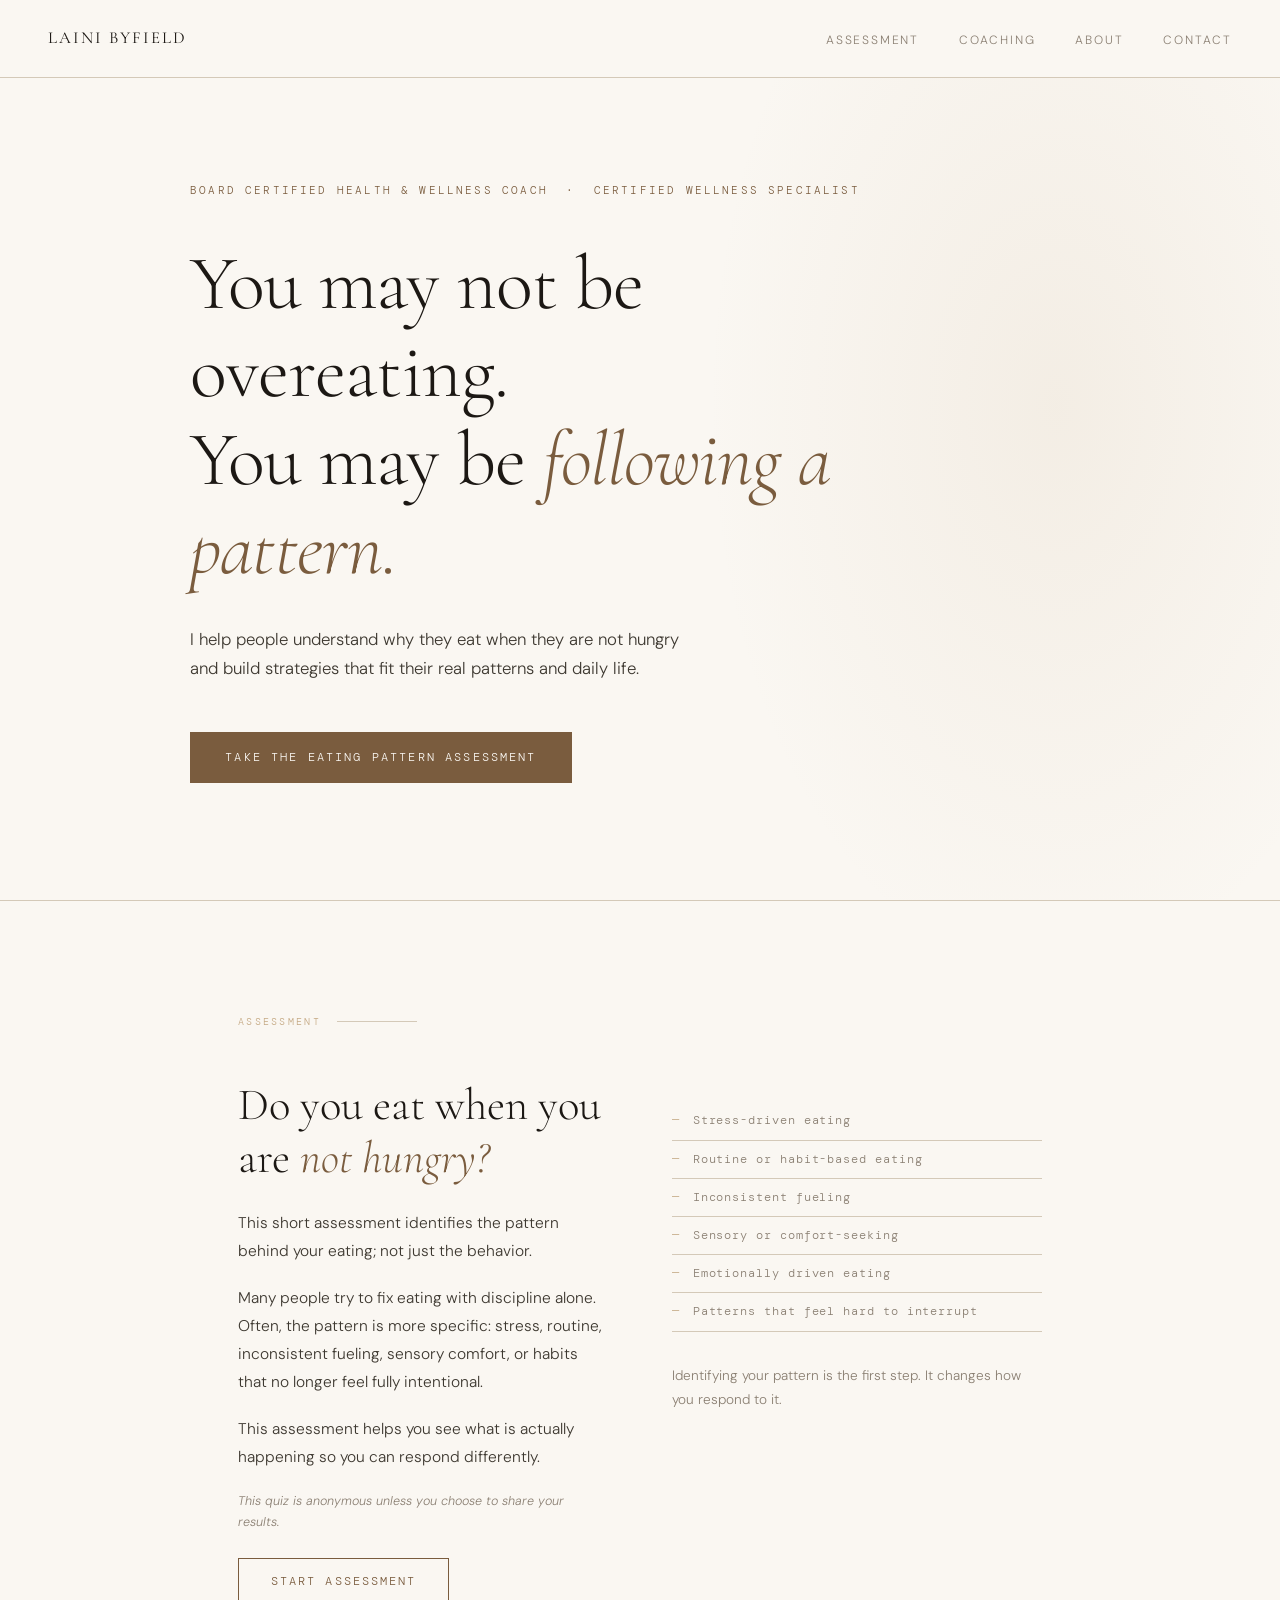
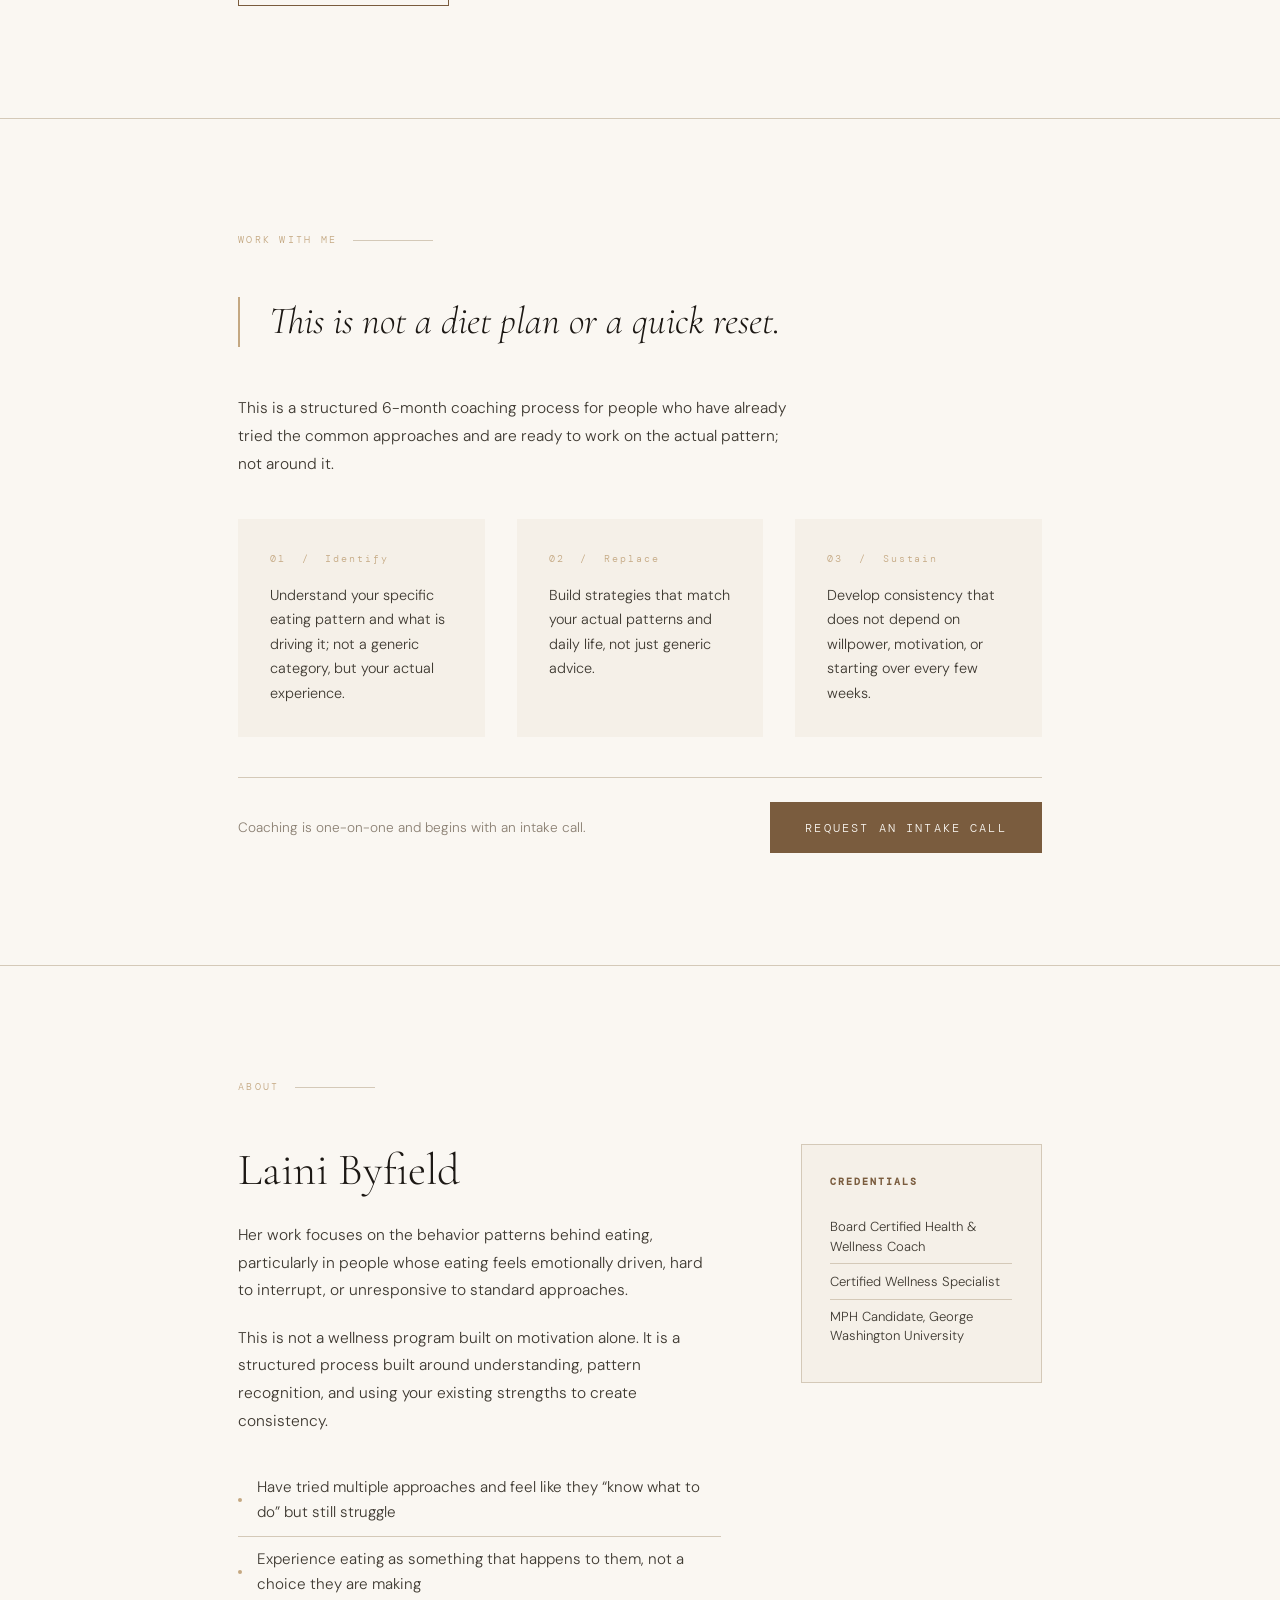
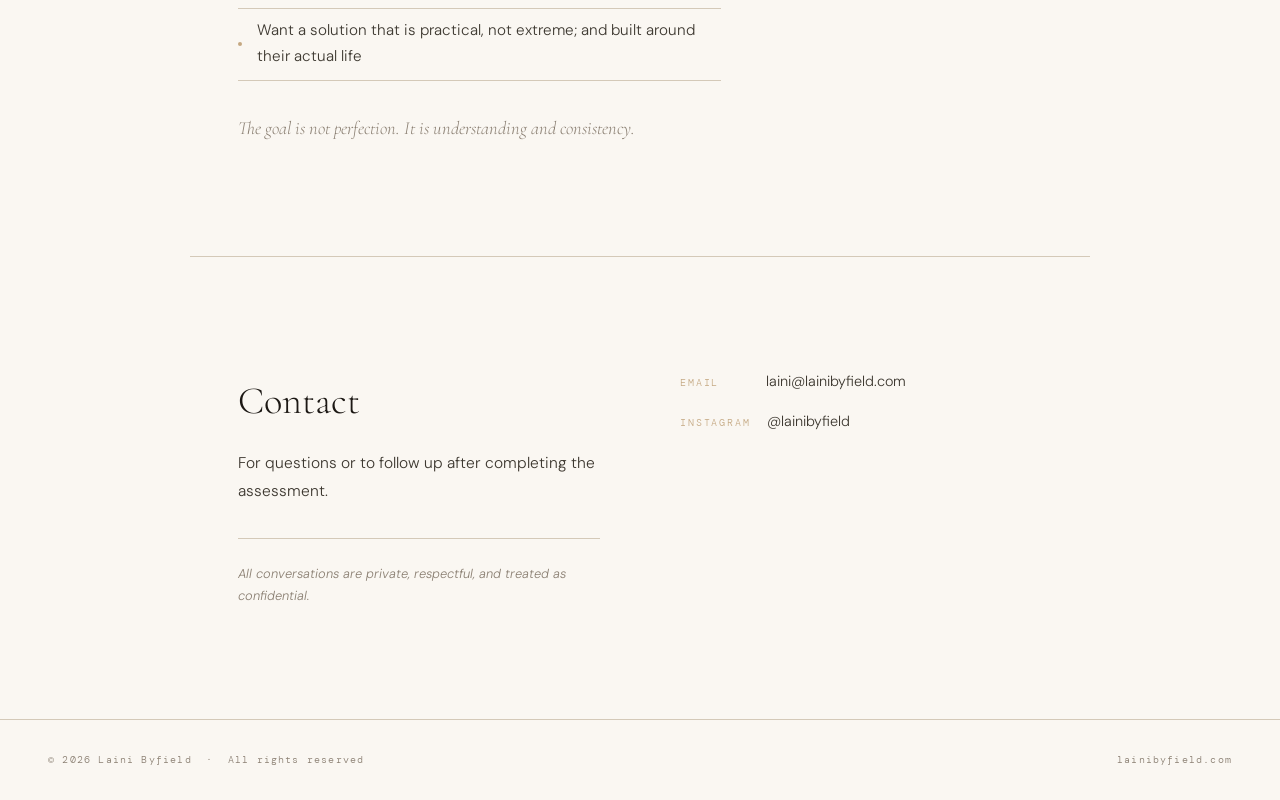
==== index.html @ c66b99de "Add files via upload" ====
<!DOCTYPE html>
<html lang="en">
<head>
  <meta charset="UTF-8" />
  <meta name="viewport" content="width=device-width, initial-scale=1.0" />
  <title>Laini Byfield | Health & Wellness Coaching</title>

  <link rel="preconnect" href="https://fonts.googleapis.com" />
  <link rel="preconnect" href="https://fonts.gstatic.com" crossorigin />
  <link href="https://fonts.googleapis.com/css2?family=Cormorant+Garamond:ital,wght@0,300;0,400;0,500;1,300;1,400&family=DM+Mono:wght@300;400&family=DM+Sans:wght@300;400;500&display=swap" rel="stylesheet" />

  <style>
    :root {
      --cream: #f5f0e8;
      --warm-white: #faf7f2;
      --ink: #1c1814;
      --ink-light: #3d3830;
      --muted: #8a7f72;
      --accent: #7a5c3e;
      --accent-light: #c4a882;
      --rule: #d4c9b8;
      --section-gap: 7rem;
    }

    *,
    *::before,
    *::after {
      box-sizing: border-box;
      margin: 0;
      padding: 0;
    }

    html {
      scroll-behavior: smooth;
    }

    body {
      background: var(--warm-white);
      color: var(--ink);
      font-family: 'DM Sans', sans-serif;
      font-weight: 300;
      line-height: 1.7;
      font-size: 16px;
      -webkit-font-smoothing: antialiased;
    }

    /* == NAV == */
    nav {
      position: fixed;
      top: 0;
      left: 0;
      right: 0;
      z-index: 100;
      padding: 1.5rem 3rem;
      display: flex;
      justify-content: space-between;
      align-items: center;
      background: var(--warm-white);
      border-bottom: 1px solid var(--rule);
      opacity: 0;
      animation: fadeDown 0.8s ease 0.2s forwards;
    }

    .nav-name {
      font-family: 'Cormorant Garamond', serif;
      font-size: 1.05rem;
      font-weight: 400;
      letter-spacing: 0.12em;
      text-transform: uppercase;
      color: var(--ink);
      text-decoration: none;
    }

    .nav-links {
      display: flex;
      gap: 2.5rem;
      list-style: none;
    }

    .nav-links a {
      font-size: 0.75rem;
      letter-spacing: 0.15em;
      text-transform: uppercase;
      color: var(--muted);
      text-decoration: none;
      transition: color 0.2s;
    }

    .nav-links a:hover {
      color: var(--ink);
    }

    /* == HERO == */
    .hero {
      min-height: 100vh;
      display: flex;
      align-items: center;
      padding: 10rem 3rem 6rem;
      position: relative;
      overflow: hidden;
    }

    .hero::before {
      content: '';
      position: absolute;
      top: -20%;
      right: -10%;
      width: 55%;
      height: 130%;
      background: radial-gradient(ellipse at center, rgba(196, 168, 130, 0.12) 0%, transparent 70%);
      pointer-events: none;
    }

    .hero-inner {
      max-width: 900px;
      margin: 0 auto;
      width: 100%;
    }

    .eyebrow {
      font-family: 'DM Mono', monospace;
      font-size: 0.68rem;
      letter-spacing: 0.2em;
      text-transform: uppercase;
      color: var(--accent);
      margin-bottom: 2.5rem;
      opacity: 0;
      animation: fadeUp 0.8s ease 0.4s forwards;
    }

    .hero h1 {
      font-family: 'Cormorant Garamond', serif;
      font-size: clamp(2.6rem, 6vw, 5rem);
      font-weight: 300;
      line-height: 1.15;
      letter-spacing: -0.01em;
      color: var(--ink);
      margin-bottom: 2rem;
      max-width: 680px;
      opacity: 0;
      animation: fadeUp 0.9s ease 0.55s forwards;
    }

    .hero h1 em {
      font-style: italic;
      color: var(--accent);
    }

    .hero-sub {
      font-size: 1.05rem;
      color: var(--ink-light);
      max-width: 520px;
      line-height: 1.75;
      margin-bottom: 3rem;
      opacity: 0;
      animation: fadeUp 0.9s ease 0.7s forwards;
    }

    .btn-primary {
      display: inline-block;
      padding: 0.95rem 2.2rem;
      background: var(--accent);
      color: var(--warm-white);
      text-decoration: none;
      font-size: 0.75rem;
      letter-spacing: 0.18em;
      text-transform: uppercase;
      font-family: 'DM Mono', monospace;
      transition: background 0.25s, transform 0.2s;
      opacity: 0;
      animation: fadeUp 0.9s ease 0.85s forwards;
    }

    .btn-primary:hover {
      background: var(--ink);
      transform: translateY(-1px);
    }

    /* == DIVIDER == */
    .rule {
      width: 100%;
      height: 1px;
      background: var(--rule);
    }

    /* == SECTIONS == */
    section {
      padding: var(--section-gap) 3rem;
      max-width: 900px;
      margin: 0 auto;
    }

    .section-label {
      font-family: 'DM Mono', monospace;
      font-size: 0.65rem;
      letter-spacing: 0.22em;
      text-transform: uppercase;
      color: var(--accent-light);
      margin-bottom: 3rem;
      display: flex;
      align-items: center;
      gap: 1rem;
    }

    .section-label::after {
      content: '';
      flex: 1;
      height: 1px;
      background: var(--rule);
      max-width: 80px;
    }

    /* == ASSESSMENT == */
    .assessment-grid {
      display: grid;
      grid-template-columns: 1fr 1fr;
      gap: 4rem;
      align-items: start;
    }

    .assessment-heading {
      font-family: 'Cormorant Garamond', serif;
      font-size: clamp(1.8rem, 3.5vw, 2.8rem);
      font-weight: 300;
      line-height: 1.2;
      color: var(--ink);
      margin-bottom: 1.5rem;
    }

    .assessment-heading em {
      font-style: italic;
      color: var(--accent);
    }

    .body-text {
      color: var(--ink-light);
      font-size: 0.97rem;
      line-height: 1.8;
      margin-bottom: 1.2rem;
    }

    .pattern-list {
      list-style: none;
      margin: 1.5rem 0 2rem;
    }

    .pattern-list li {
      font-family: 'DM Mono', monospace;
      font-size: 0.72rem;
      color: var(--muted);
      letter-spacing: 0.08em;
      padding: 0.55rem 0;
      border-bottom: 1px solid var(--rule);
      display: flex;
      align-items: center;
      gap: 0.8rem;
    }

    .pattern-list li::before {
      content: '—';
      color: var(--accent-light);
    }

    .note-small {
      font-size: 0.78rem;
      color: var(--muted);
      font-style: italic;
      margin-top: 1rem;
    }

    .btn-secondary {
      display: inline-block;
      padding: 0.85rem 2rem;
      border: 1px solid var(--accent);
      color: var(--accent);
      text-decoration: none;
      font-size: 0.72rem;
      letter-spacing: 0.18em;
      text-transform: uppercase;
      font-family: 'DM Mono', monospace;
      transition: all 0.25s;
      margin-top: 1.5rem;
    }

    .btn-secondary:hover {
      background: var(--accent);
      color: var(--warm-white);
    }

    /* == COACHING == */
    .coaching-intro {
      font-family: 'Cormorant Garamond', serif;
      font-size: clamp(1.6rem, 3vw, 2.4rem);
      font-weight: 300;
      font-style: italic;
      color: var(--ink);
      line-height: 1.3;
      margin-bottom: 3rem;
      max-width: 560px;
      border-left: 2px solid var(--accent-light);
      padding-left: 1.8rem;
    }

    .coaching-pillars {
      display: grid;
      grid-template-columns: repeat(3, 1fr);
      gap: 2rem;
      margin: 2.5rem 0;
    }

    .pillar {
      padding: 2rem;
      background: var(--cream);
      position: relative;
    }

    .pillar-num {
      font-family: 'DM Mono', monospace;
      font-size: 0.6rem;
      letter-spacing: 0.2em;
      color: var(--accent-light);
      margin-bottom: 1rem;
      display: block;
    }

    .pillar p {
      font-size: 0.9rem;
      color: var(--ink-light);
      line-height: 1.7;
    }

    .coaching-note {
      font-size: 0.85rem;
      color: var(--muted);
      border-top: 1px solid var(--rule);
      padding-top: 1.5rem;
      margin-top: 2.5rem;
      display: flex;
      justify-content: space-between;
      align-items: center;
      flex-wrap: wrap;
      gap: 1rem;
    }

    /* == ABOUT == */
    .about-grid {
      display: grid;
      grid-template-columns: 2fr 1fr;
      gap: 5rem;
      align-items: start;
    }

    .about-heading {
      font-family: 'Cormorant Garamond', serif;
      font-size: clamp(1.8rem, 3.5vw, 2.8rem);
      font-weight: 300;
      color: var(--ink);
      margin-bottom: 1.5rem;
      line-height: 1.2;
    }

    .credential-block {
      border: 1px solid var(--rule);
      padding: 1.8rem;
      background: var(--cream);
    }

    .credential-block h4 {
      font-family: 'DM Mono', monospace;
      font-size: 0.62rem;
      letter-spacing: 0.2em;
      text-transform: uppercase;
      color: var(--accent);
      margin-bottom: 1.2rem;
    }

    .credential-block ul {
      list-style: none;
    }

    .credential-block li {
      font-size: 0.82rem;
      color: var(--ink-light);
      padding: 0.45rem 0;
      border-bottom: 1px solid var(--rule);
      line-height: 1.5;
    }

    .credential-block li:last-child {
      border: none;
    }

    .who-list {
      margin: 1.8rem 0;
      list-style: none;
    }

    .who-list li {
      font-size: 0.95rem;
      color: var(--ink-light);
      padding: 0.6rem 0;
      border-bottom: 1px solid var(--rule);
      padding-left: 1.2rem;
      position: relative;
    }

    .who-list li::before {
      content: '';
      position: absolute;
      left: 0;
      top: 50%;
      transform: translateY(-50%);
      width: 4px;
      height: 4px;
      border-radius: 50%;
      background: var(--accent-light);
    }

    .closing-line {
      font-family: 'Cormorant Garamond', serif;
      font-size: 1.15rem;
      font-style: italic;
      color: var(--muted);
      margin-top: 2rem;
    }

    /* == CONTACT == */
    .contact-wrapper {
      max-width: 900px;
      margin: 0 auto;
      padding: var(--section-gap) 3rem;
      border-top: 1px solid var(--rule);
    }

    .contact-inner {
      display: grid;
      grid-template-columns: 1fr 1fr;
      gap: 5rem;
      align-items: start;
    }

    .contact-heading {
      font-family: 'Cormorant Garamond', serif;
      font-size: clamp(1.6rem, 3vw, 2.4rem);
      font-weight: 300;
      color: var(--ink);
      margin-bottom: 1rem;
    }

    .contact-links {
      display: flex;
      flex-direction: column;
      gap: 1rem;
    }

    .contact-item {
      display: flex;
      gap: 1rem;
      align-items: baseline;
    }

    .contact-label {
      font-family: 'DM Mono', monospace;
      font-size: 0.65rem;
      letter-spacing: 0.18em;
      color: var(--accent-light);
      min-width: 70px;
      text-transform: uppercase;
    }

    .contact-value {
      font-size: 0.9rem;
      color: var(--ink-light);
      text-decoration: none;
      transition: color 0.2s;
    }

    .contact-value:hover {
      color: var(--accent);
    }

    .privacy-note {
      font-size: 0.8rem;
      color: var(--muted);
      font-style: italic;
      margin-top: 2rem;
      padding-top: 1.5rem;
      border-top: 1px solid var(--rule);
    }

    /* == FOOTER == */
    footer {
      padding: 2rem 3rem;
      border-top: 1px solid var(--rule);
      display: flex;
      justify-content: space-between;
      align-items: center;
      max-width: 100%;
    }

    footer p {
      font-family: 'DM Mono', monospace;
      font-size: 0.62rem;
      letter-spacing: 0.12em;
      color: var(--muted);
    }

    /* == ANIMATIONS == */
    @keyframes fadeUp {
      from {
        opacity: 0;
        transform: translateY(18px);
      }
      to {
        opacity: 1;
        transform: translateY(0);
      }
    }

    @keyframes fadeDown {
      from {
        opacity: 0;
        transform: translateY(-8px);
      }
      to {
        opacity: 1;
        transform: translateY(0);
      }
    }

    .reveal {
      opacity: 0;
      transform: translateY(20px);
      transition: opacity 0.7s ease, transform 0.7s ease;
    }

    .reveal.visible {
      opacity: 1;
      transform: translateY(0);
    }

    /* == RESPONSIVE == */
    @media (max-width: 768px) {
      nav {
        padding: 1.2rem 1.5rem;
      }

      .nav-links {
        display: none;
      }

      .hero,
      section,
      .contact-wrapper {
        padding-left: 1.5rem;
        padding-right: 1.5rem;
      }

      .assessment-grid,
      .about-grid,
      .contact-inner {
        grid-template-columns: 1fr;
        gap: 2.5rem;
      }

      .coaching-pillars {
        grid-template-columns: 1fr;
      }

      footer {
        padding: 1.5rem;
        flex-direction: column;
        gap: 0.5rem;
        text-align: center;
      }
    }
  </style>
</head>
<body>
  <!-- NAV -->
  <nav>
    <a href="#" class="nav-name">Laini Byfield</a>
    <ul class="nav-links">
      <li><a href="#assessment">Assessment</a></li>
      <li><a href="#coaching">Coaching</a></li>
      <li><a href="#about">About</a></li>
      <li><a href="#contact">Contact</a></li>
    </ul>
  </nav>

  <!-- HERO -->
  <div class="hero">
    <div class="hero-inner">
      <p class="eyebrow">Board Certified Health &amp; Wellness Coach &nbsp;·&nbsp; Certified Wellness Specialist</p>
      <h1>You may not be overeating.<br />You may be <em>following a pattern.</em></h1>
      <p class="hero-sub">I help people understand why they eat when they are not hungry and build strategies that fit their real patterns and daily life.</p>
      <a href="/assessment.html" class="btn-primary">Take the Eating Pattern Assessment</a>
    </div>
  </div>

  <div class="rule"></div>

  <!-- ASSESSMENT -->
  <section id="assessment">
    <p class="section-label reveal">Assessment</p>
    <div class="assessment-grid">
      <div class="reveal">
        <h2 class="assessment-heading">Do you eat when you are <em>not hungry?</em></h2>
        <p class="body-text">This short assessment identifies the pattern behind your eating; not just the behavior.</p>
        <p class="body-text">Many people try to fix eating with discipline alone. Often, the pattern is more specific: stress, routine, inconsistent fueling, sensory comfort, or habits that no longer feel fully intentional.</p>
        <p class="body-text">This assessment helps you see what is actually happening so you can respond differently.</p>
        <p class="note-small">This quiz is anonymous unless you choose to share your results.</p>
        <a href="/assessment.html" class="btn-secondary">Start Assessment</a>
      </div>

      <div class="reveal">
        <ul class="pattern-list">
          <li>Stress-driven eating</li>
          <li>Routine or habit-based eating</li>
          <li>Inconsistent fueling</li>
          <li>Sensory or comfort-seeking</li>
          <li>Emotionally driven eating</li>
          <li>Patterns that feel hard to interrupt</li>
        </ul>
        <p class="body-text" style="font-size: 0.85rem; color: var(--muted);">
          Identifying your pattern is the first step. It changes how you respond to it.
        </p>
      </div>
    </div>
  </section>

  <div class="rule"></div>

  <!-- COACHING -->
  <section id="coaching">
    <p class="section-label reveal">Work With Me</p>
    <p class="coaching-intro reveal">This is not a diet plan or a quick reset.</p>
    <p class="body-text reveal" style="max-width: 560px;">
      This is a structured 6-month coaching process for people who have already tried the common approaches and are ready to work on the actual pattern; not around it.
    </p>

    <div class="coaching-pillars reveal">
      <div class="pillar">
        <span class="pillar-num">01 &nbsp;/&nbsp; Identify</span>
        <p>Understand your specific eating pattern and what is driving it; not a generic category, but your actual experience.</p>
      </div>
      <div class="pillar">
        <span class="pillar-num">02 &nbsp;/&nbsp; Replace</span>
        <p>Build strategies that match your actual patterns and daily life, not just generic advice.</p>
      </div>
      <div class="pillar">
        <span class="pillar-num">03 &nbsp;/&nbsp; Sustain</span>
        <p>Develop consistency that does not depend on willpower, motivation, or starting over every few weeks.</p>
      </div>
    </div>

    <div class="coaching-note reveal">
      <span>Coaching is one-on-one and begins with an intake call.</span>
      <a href="#contact" class="btn-primary" style="opacity: 1; animation: none;">Request an Intake Call</a>
    </div>
  </section>

  <div class="rule"></div>

  <!-- ABOUT -->
  <section id="about">
    <p class="section-label reveal">About</p>
    <div class="about-grid">
      <div class="reveal">
        <h2 class="about-heading">Laini Byfield</h2>
        <p class="body-text">
          Her work focuses on the behavior patterns behind eating, particularly in people whose eating feels emotionally driven, hard to interrupt, or unresponsive to standard approaches.
        </p>
        <p class="body-text">
          This is not a wellness program built on motivation alone. It is a structured process built around understanding, pattern recognition, and using your existing strengths to create consistency.
        </p>

        <ul class="who-list">
          <li>Have tried multiple approaches and feel like they &ldquo;know what to do&rdquo; but still struggle</li>
          <li>Experience eating as something that happens to them, not a choice they are making</li>
          <li>Want a solution that is practical, not extreme; and built around their actual life</li>
        </ul>

        <p class="closing-line">The goal is not perfection. It is understanding and consistency.</p>
      </div>

      <div class="reveal">
        <div class="credential-block">
          <h4>Credentials</h4>
          <ul>
            <li>Board Certified Health &amp; Wellness Coach</li>
            <li>Certified Wellness Specialist</li>
            <li>MPH Candidate, George Washington University</li>
          </ul>
        </div>
      </div>
    </div>
  </section>

  <!-- CONTACT -->
  <div class="contact-wrapper" id="contact">
    <div class="contact-inner">
      <div class="reveal">
        <h2 class="contact-heading">Contact</h2>
        <p class="body-text">For questions or to follow up after completing the assessment.</p>
        <p class="privacy-note">All conversations are private, respectful, and treated as confidential.</p>
      </div>

      <div class="reveal">
        <div class="contact-links">
          <div class="contact-item">
            <span class="contact-label">Email</span>
            <a href="mailto:laini@lainibyfield.com" class="contact-value">laini@lainibyfield.com</a>
          </div>
          <div class="contact-item">
            <span class="contact-label">Instagram</span>
            <a href="#" class="contact-value">@lainibyfield</a>
          </div>
        </div>
      </div>
    </div>
  </div>

  <!-- FOOTER -->
  <footer>
    <p>&copy; 2026 Laini Byfield &nbsp;·&nbsp; All rights reserved</p>
    <p>lainibyfield.com</p>
  </footer>

  <script>
    // Scroll reveal with fallback
    try {
      const observer = new IntersectionObserver(
        (entries) => {
          entries.forEach((entry) => {
            if (entry.isIntersecting) {
              entry.target.classList.add('visible');
              observer.unobserve(entry.target);
            }
          });
        },
        { threshold: 0.08, rootMargin: '0px 0px -40px 0px' }
      );

      document.querySelectorAll('.reveal').forEach((el) => observer.observe(el));

      setTimeout(() => {
        document.querySelectorAll('.reveal:not(.visible)').forEach((el) => {
          el.classList.add('visible');
        });
      }, 1000);
    } catch (e) {
      document.querySelectorAll('.reveal').forEach((el) => el.classList.add('visible'));
    }
  </script>
</body>
</html>
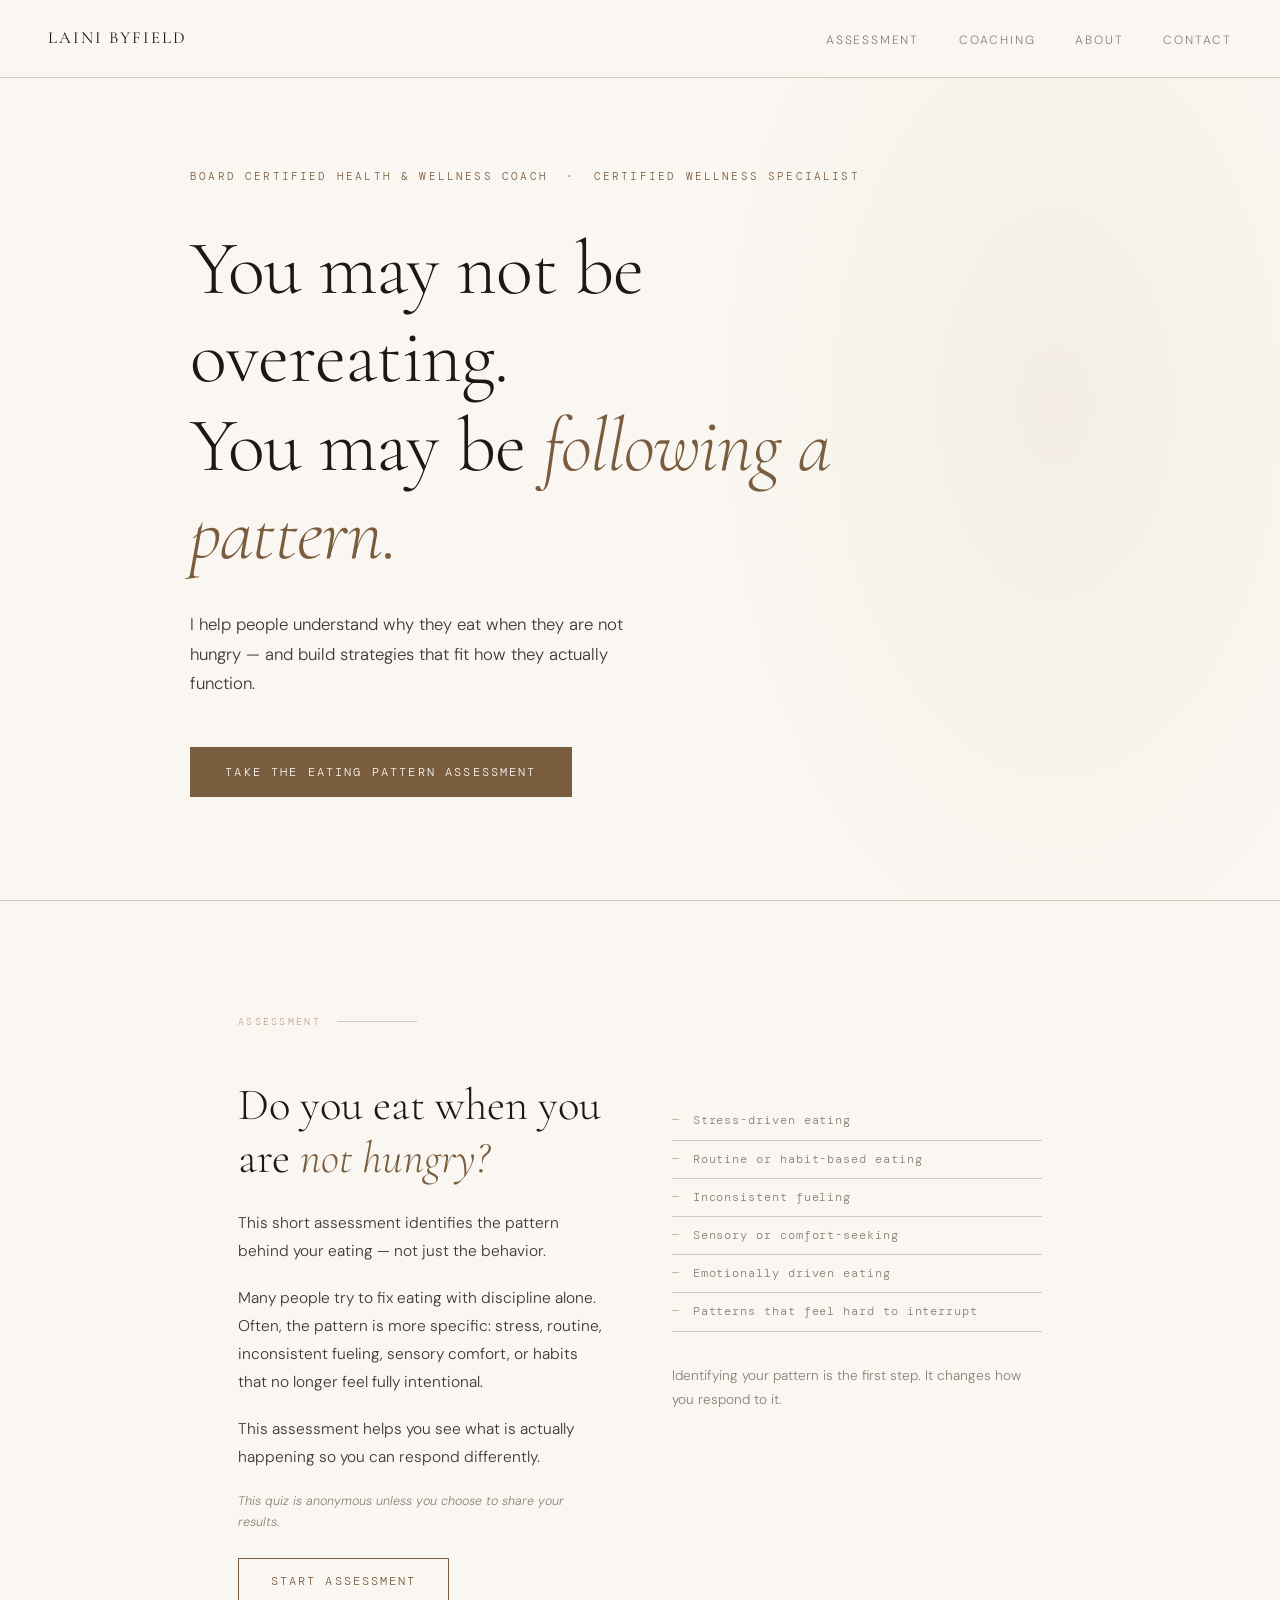
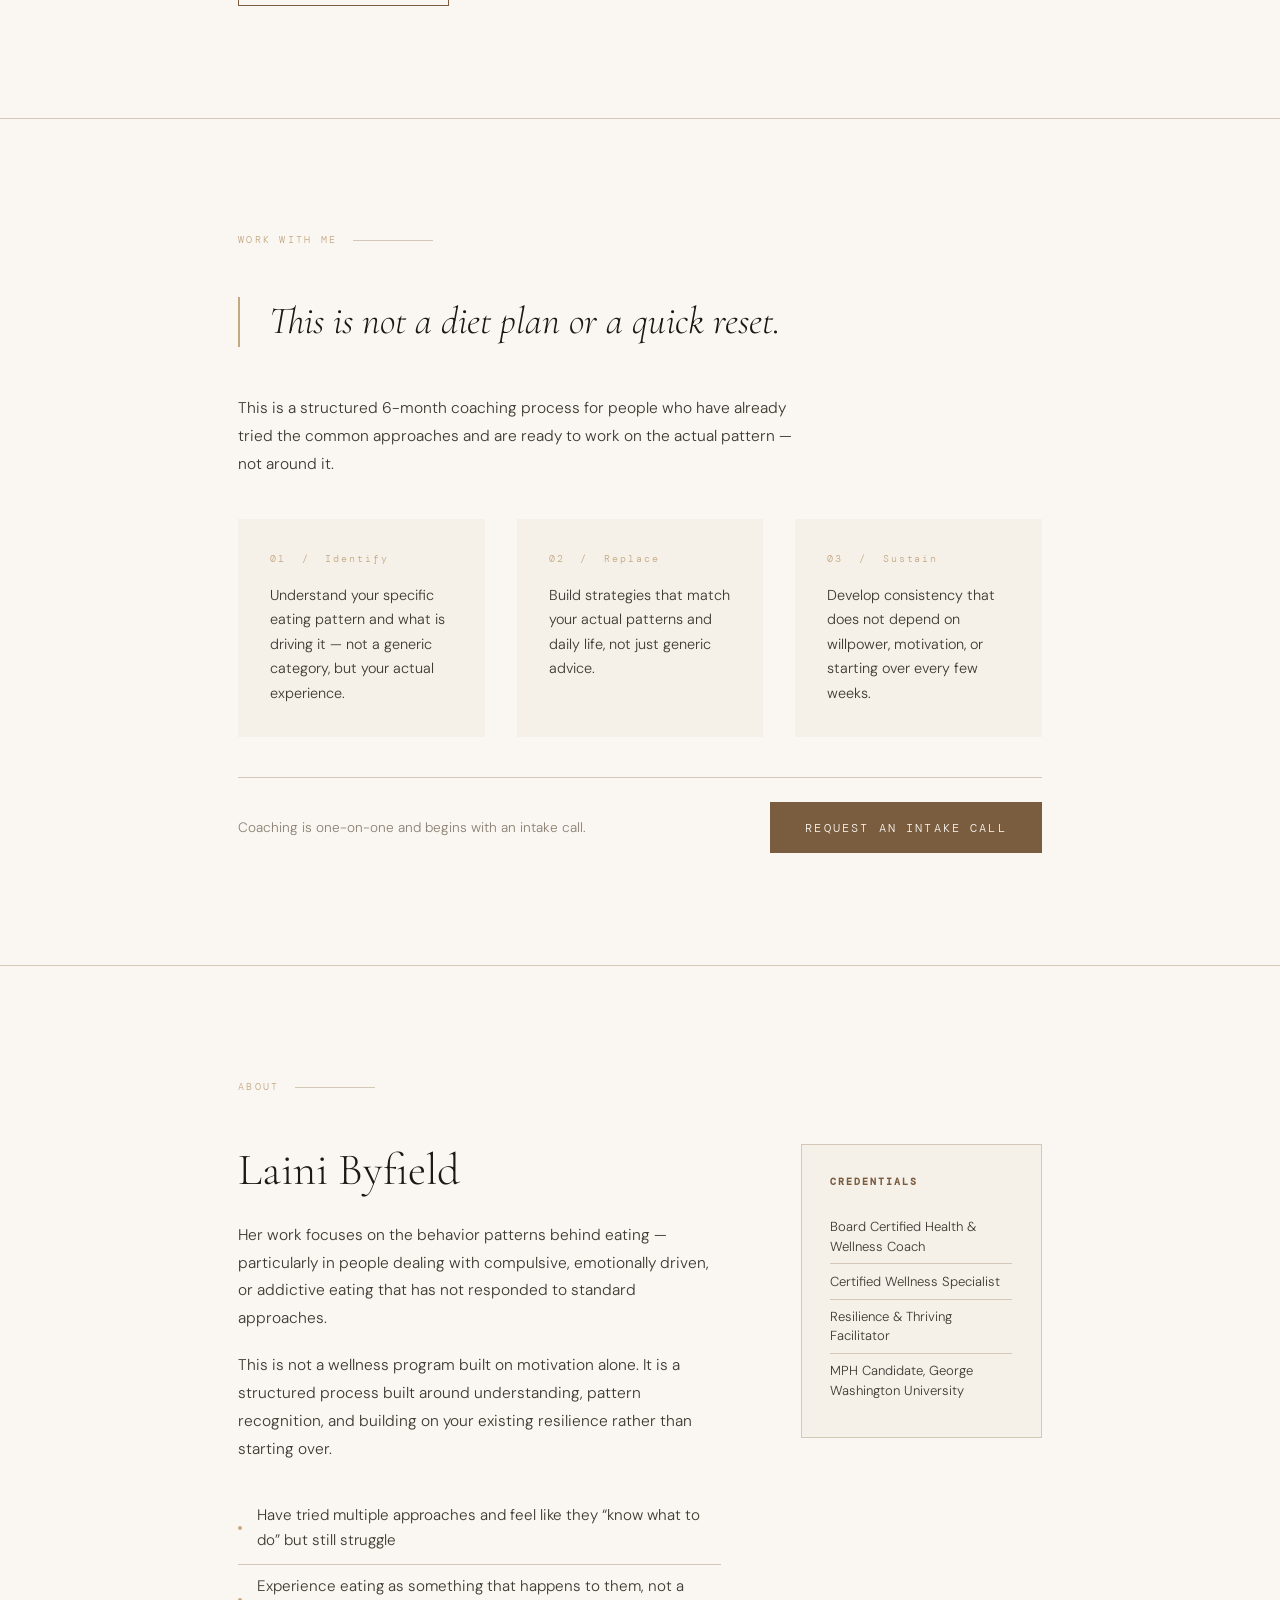
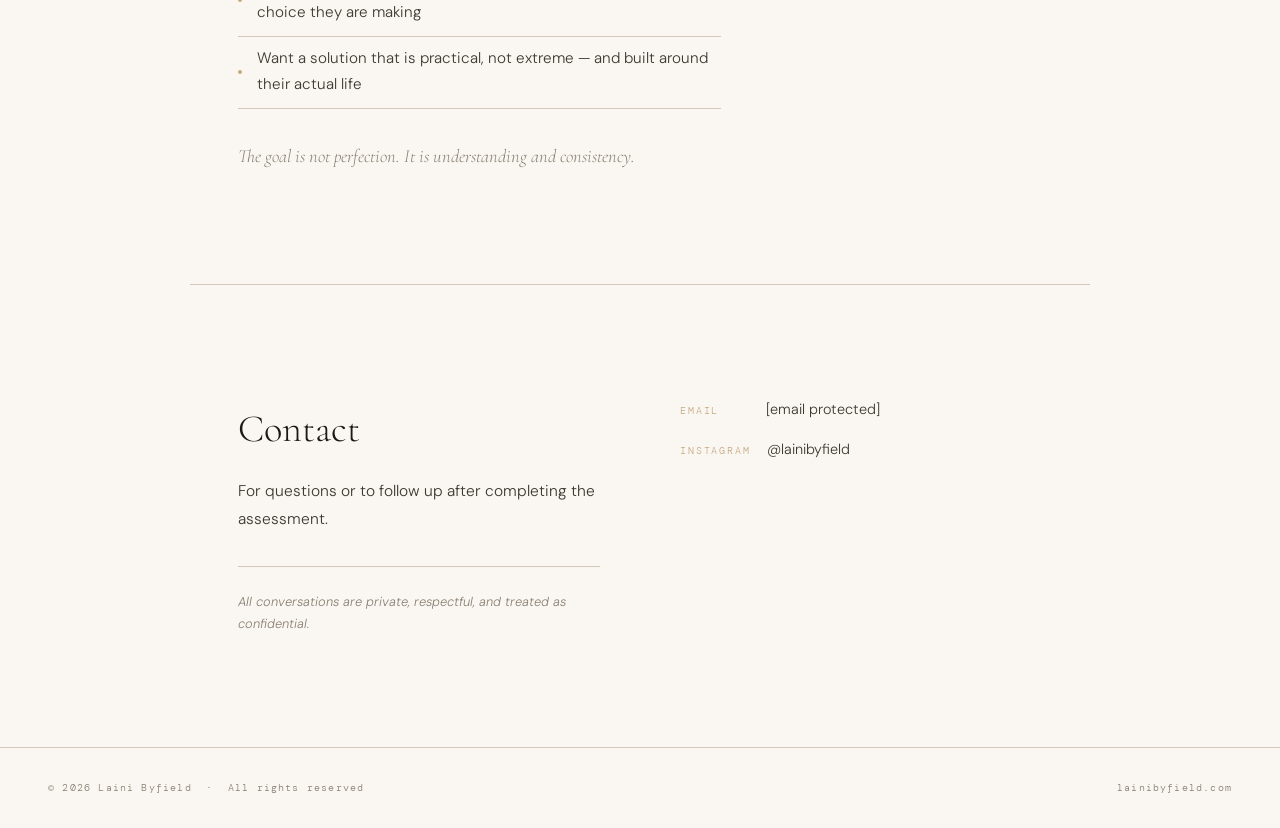
==== commit b6dede37: "Add files via upload" ====
--- a/index.html
+++ b/index.html
@@ -1,757 +1,684 @@
 <!DOCTYPE html>
 <html lang="en">
 <head>
-  <meta charset="UTF-8" />
-  <meta name="viewport" content="width=device-width, initial-scale=1.0" />
-  <title>Laini Byfield | Health & Wellness Coaching</title>
-
-  <link rel="preconnect" href="https://fonts.googleapis.com" />
-  <link rel="preconnect" href="https://fonts.gstatic.com" crossorigin />
-  <link href="https://fonts.googleapis.com/css2?family=Cormorant+Garamond:ital,wght@0,300;0,400;0,500;1,300;1,400&family=DM+Mono:wght@300;400&family=DM+Sans:wght@300;400;500&display=swap" rel="stylesheet" />
-
-  <style>
-    :root {
-      --cream: #f5f0e8;
-      --warm-white: #faf7f2;
-      --ink: #1c1814;
-      --ink-light: #3d3830;
-      --muted: #8a7f72;
-      --accent: #7a5c3e;
-      --accent-light: #c4a882;
-      --rule: #d4c9b8;
-      --section-gap: 7rem;
-    }
-
-    *,
-    *::before,
-    *::after {
-      box-sizing: border-box;
-      margin: 0;
-      padding: 0;
-    }
-
-    html {
-      scroll-behavior: smooth;
-    }
-
-    body {
-      background: var(--warm-white);
-      color: var(--ink);
-      font-family: 'DM Sans', sans-serif;
-      font-weight: 300;
-      line-height: 1.7;
-      font-size: 16px;
-      -webkit-font-smoothing: antialiased;
-    }
-
-    /* == NAV == */
-    nav {
-      position: fixed;
-      top: 0;
-      left: 0;
-      right: 0;
-      z-index: 100;
-      padding: 1.5rem 3rem;
-      display: flex;
-      justify-content: space-between;
-      align-items: center;
-      background: var(--warm-white);
-      border-bottom: 1px solid var(--rule);
-      opacity: 0;
-      animation: fadeDown 0.8s ease 0.2s forwards;
-    }
-
-    .nav-name {
-      font-family: 'Cormorant Garamond', serif;
-      font-size: 1.05rem;
-      font-weight: 400;
-      letter-spacing: 0.12em;
-      text-transform: uppercase;
-      color: var(--ink);
-      text-decoration: none;
-    }
-
-    .nav-links {
-      display: flex;
-      gap: 2.5rem;
-      list-style: none;
-    }
-
-    .nav-links a {
-      font-size: 0.75rem;
-      letter-spacing: 0.15em;
-      text-transform: uppercase;
-      color: var(--muted);
-      text-decoration: none;
-      transition: color 0.2s;
-    }
-
-    .nav-links a:hover {
-      color: var(--ink);
-    }
-
-    /* == HERO == */
-    .hero {
-      min-height: 100vh;
-      display: flex;
-      align-items: center;
-      padding: 10rem 3rem 6rem;
-      position: relative;
-      overflow: hidden;
-    }
-
-    .hero::before {
-      content: '';
-      position: absolute;
-      top: -20%;
-      right: -10%;
-      width: 55%;
-      height: 130%;
-      background: radial-gradient(ellipse at center, rgba(196, 168, 130, 0.12) 0%, transparent 70%);
-      pointer-events: none;
-    }
-
-    .hero-inner {
-      max-width: 900px;
-      margin: 0 auto;
-      width: 100%;
-    }
-
-    .eyebrow {
-      font-family: 'DM Mono', monospace;
-      font-size: 0.68rem;
-      letter-spacing: 0.2em;
-      text-transform: uppercase;
-      color: var(--accent);
-      margin-bottom: 2.5rem;
-      opacity: 0;
-      animation: fadeUp 0.8s ease 0.4s forwards;
-    }
-
-    .hero h1 {
-      font-family: 'Cormorant Garamond', serif;
-      font-size: clamp(2.6rem, 6vw, 5rem);
-      font-weight: 300;
-      line-height: 1.15;
-      letter-spacing: -0.01em;
-      color: var(--ink);
-      margin-bottom: 2rem;
-      max-width: 680px;
-      opacity: 0;
-      animation: fadeUp 0.9s ease 0.55s forwards;
-    }
-
-    .hero h1 em {
-      font-style: italic;
-      color: var(--accent);
-    }
-
-    .hero-sub {
-      font-size: 1.05rem;
-      color: var(--ink-light);
-      max-width: 520px;
-      line-height: 1.75;
-      margin-bottom: 3rem;
-      opacity: 0;
-      animation: fadeUp 0.9s ease 0.7s forwards;
-    }
-
-    .btn-primary {
-      display: inline-block;
-      padding: 0.95rem 2.2rem;
-      background: var(--accent);
-      color: var(--warm-white);
-      text-decoration: none;
-      font-size: 0.75rem;
-      letter-spacing: 0.18em;
-      text-transform: uppercase;
-      font-family: 'DM Mono', monospace;
-      transition: background 0.25s, transform 0.2s;
-      opacity: 0;
-      animation: fadeUp 0.9s ease 0.85s forwards;
-    }
-
-    .btn-primary:hover {
-      background: var(--ink);
-      transform: translateY(-1px);
-    }
-
-    /* == DIVIDER == */
-    .rule {
-      width: 100%;
-      height: 1px;
-      background: var(--rule);
-    }
-
-    /* == SECTIONS == */
-    section {
-      padding: var(--section-gap) 3rem;
-      max-width: 900px;
-      margin: 0 auto;
-    }
-
-    .section-label {
-      font-family: 'DM Mono', monospace;
-      font-size: 0.65rem;
-      letter-spacing: 0.22em;
-      text-transform: uppercase;
-      color: var(--accent-light);
-      margin-bottom: 3rem;
-      display: flex;
-      align-items: center;
-      gap: 1rem;
-    }
-
-    .section-label::after {
-      content: '';
-      flex: 1;
-      height: 1px;
-      background: var(--rule);
-      max-width: 80px;
-    }
-
-    /* == ASSESSMENT == */
-    .assessment-grid {
-      display: grid;
-      grid-template-columns: 1fr 1fr;
-      gap: 4rem;
-      align-items: start;
-    }
-
-    .assessment-heading {
-      font-family: 'Cormorant Garamond', serif;
-      font-size: clamp(1.8rem, 3.5vw, 2.8rem);
-      font-weight: 300;
-      line-height: 1.2;
-      color: var(--ink);
-      margin-bottom: 1.5rem;
-    }
-
-    .assessment-heading em {
-      font-style: italic;
-      color: var(--accent);
-    }
-
-    .body-text {
-      color: var(--ink-light);
-      font-size: 0.97rem;
-      line-height: 1.8;
-      margin-bottom: 1.2rem;
-    }
-
-    .pattern-list {
-      list-style: none;
-      margin: 1.5rem 0 2rem;
-    }
-
-    .pattern-list li {
-      font-family: 'DM Mono', monospace;
-      font-size: 0.72rem;
-      color: var(--muted);
-      letter-spacing: 0.08em;
-      padding: 0.55rem 0;
-      border-bottom: 1px solid var(--rule);
-      display: flex;
-      align-items: center;
-      gap: 0.8rem;
-    }
-
-    .pattern-list li::before {
-      content: '—';
-      color: var(--accent-light);
-    }
-
-    .note-small {
-      font-size: 0.78rem;
-      color: var(--muted);
-      font-style: italic;
-      margin-top: 1rem;
-    }
-
-    .btn-secondary {
-      display: inline-block;
-      padding: 0.85rem 2rem;
-      border: 1px solid var(--accent);
-      color: var(--accent);
-      text-decoration: none;
-      font-size: 0.72rem;
-      letter-spacing: 0.18em;
-      text-transform: uppercase;
-      font-family: 'DM Mono', monospace;
-      transition: all 0.25s;
-      margin-top: 1.5rem;
-    }
-
-    .btn-secondary:hover {
-      background: var(--accent);
-      color: var(--warm-white);
-    }
-
-    /* == COACHING == */
-    .coaching-intro {
-      font-family: 'Cormorant Garamond', serif;
-      font-size: clamp(1.6rem, 3vw, 2.4rem);
-      font-weight: 300;
-      font-style: italic;
-      color: var(--ink);
-      line-height: 1.3;
-      margin-bottom: 3rem;
-      max-width: 560px;
-      border-left: 2px solid var(--accent-light);
-      padding-left: 1.8rem;
-    }
-
-    .coaching-pillars {
-      display: grid;
-      grid-template-columns: repeat(3, 1fr);
-      gap: 2rem;
-      margin: 2.5rem 0;
-    }
-
-    .pillar {
-      padding: 2rem;
-      background: var(--cream);
-      position: relative;
-    }
-
-    .pillar-num {
-      font-family: 'DM Mono', monospace;
-      font-size: 0.6rem;
-      letter-spacing: 0.2em;
-      color: var(--accent-light);
-      margin-bottom: 1rem;
-      display: block;
-    }
-
-    .pillar p {
-      font-size: 0.9rem;
-      color: var(--ink-light);
-      line-height: 1.7;
-    }
-
-    .coaching-note {
-      font-size: 0.85rem;
-      color: var(--muted);
-      border-top: 1px solid var(--rule);
-      padding-top: 1.5rem;
-      margin-top: 2.5rem;
-      display: flex;
-      justify-content: space-between;
-      align-items: center;
-      flex-wrap: wrap;
-      gap: 1rem;
-    }
-
-    /* == ABOUT == */
-    .about-grid {
-      display: grid;
-      grid-template-columns: 2fr 1fr;
-      gap: 5rem;
-      align-items: start;
-    }
-
-    .about-heading {
-      font-family: 'Cormorant Garamond', serif;
-      font-size: clamp(1.8rem, 3.5vw, 2.8rem);
-      font-weight: 300;
-      color: var(--ink);
-      margin-bottom: 1.5rem;
-      line-height: 1.2;
-    }
-
-    .credential-block {
-      border: 1px solid var(--rule);
-      padding: 1.8rem;
-      background: var(--cream);
-    }
-
-    .credential-block h4 {
-      font-family: 'DM Mono', monospace;
-      font-size: 0.62rem;
-      letter-spacing: 0.2em;
-      text-transform: uppercase;
-      color: var(--accent);
-      margin-bottom: 1.2rem;
-    }
-
-    .credential-block ul {
-      list-style: none;
-    }
-
-    .credential-block li {
-      font-size: 0.82rem;
-      color: var(--ink-light);
-      padding: 0.45rem 0;
-      border-bottom: 1px solid var(--rule);
-      line-height: 1.5;
-    }
-
-    .credential-block li:last-child {
-      border: none;
-    }
-
-    .who-list {
-      margin: 1.8rem 0;
-      list-style: none;
-    }
-
-    .who-list li {
-      font-size: 0.95rem;
-      color: var(--ink-light);
-      padding: 0.6rem 0;
-      border-bottom: 1px solid var(--rule);
-      padding-left: 1.2rem;
-      position: relative;
-    }
-
-    .who-list li::before {
-      content: '';
-      position: absolute;
-      left: 0;
-      top: 50%;
-      transform: translateY(-50%);
-      width: 4px;
-      height: 4px;
-      border-radius: 50%;
-      background: var(--accent-light);
-    }
-
-    .closing-line {
-      font-family: 'Cormorant Garamond', serif;
-      font-size: 1.15rem;
-      font-style: italic;
-      color: var(--muted);
-      margin-top: 2rem;
-    }
-
-    /* == CONTACT == */
-    .contact-wrapper {
-      max-width: 900px;
-      margin: 0 auto;
-      padding: var(--section-gap) 3rem;
-      border-top: 1px solid var(--rule);
-    }
-
-    .contact-inner {
-      display: grid;
-      grid-template-columns: 1fr 1fr;
-      gap: 5rem;
-      align-items: start;
-    }
-
-    .contact-heading {
-      font-family: 'Cormorant Garamond', serif;
-      font-size: clamp(1.6rem, 3vw, 2.4rem);
-      font-weight: 300;
-      color: var(--ink);
-      margin-bottom: 1rem;
-    }
-
-    .contact-links {
-      display: flex;
-      flex-direction: column;
-      gap: 1rem;
-    }
-
-    .contact-item {
-      display: flex;
-      gap: 1rem;
-      align-items: baseline;
-    }
-
-    .contact-label {
-      font-family: 'DM Mono', monospace;
-      font-size: 0.65rem;
-      letter-spacing: 0.18em;
-      color: var(--accent-light);
-      min-width: 70px;
-      text-transform: uppercase;
-    }
-
-    .contact-value {
-      font-size: 0.9rem;
-      color: var(--ink-light);
-      text-decoration: none;
-      transition: color 0.2s;
-    }
-
-    .contact-value:hover {
-      color: var(--accent);
-    }
-
-    .privacy-note {
-      font-size: 0.8rem;
-      color: var(--muted);
-      font-style: italic;
-      margin-top: 2rem;
-      padding-top: 1.5rem;
-      border-top: 1px solid var(--rule);
-    }
-
-    /* == FOOTER == */
-    footer {
-      padding: 2rem 3rem;
-      border-top: 1px solid var(--rule);
-      display: flex;
-      justify-content: space-between;
-      align-items: center;
-      max-width: 100%;
-    }
-
-    footer p {
-      font-family: 'DM Mono', monospace;
-      font-size: 0.62rem;
-      letter-spacing: 0.12em;
-      color: var(--muted);
-    }
-
-    /* == ANIMATIONS == */
-    @keyframes fadeUp {
-      from {
-        opacity: 0;
-        transform: translateY(18px);
-      }
-      to {
-        opacity: 1;
-        transform: translateY(0);
-      }
-    }
-
-    @keyframes fadeDown {
-      from {
-        opacity: 0;
-        transform: translateY(-8px);
-      }
-      to {
-        opacity: 1;
-        transform: translateY(0);
-      }
-    }
-
-    .reveal {
-      opacity: 0;
-      transform: translateY(20px);
-      transition: opacity 0.7s ease, transform 0.7s ease;
-    }
-
-    .reveal.visible {
-      opacity: 1;
-      transform: translateY(0);
-    }
-
-    /* == RESPONSIVE == */
-    @media (max-width: 768px) {
-      nav {
-        padding: 1.2rem 1.5rem;
-      }
-
-      .nav-links {
-        display: none;
-      }
-
-      .hero,
-      section,
-      .contact-wrapper {
-        padding-left: 1.5rem;
-        padding-right: 1.5rem;
-      }
-
-      .assessment-grid,
-      .about-grid,
-      .contact-inner {
-        grid-template-columns: 1fr;
-        gap: 2.5rem;
-      }
-
-      .coaching-pillars {
-        grid-template-columns: 1fr;
-      }
-
-      footer {
-        padding: 1.5rem;
-        flex-direction: column;
-        gap: 0.5rem;
-        text-align: center;
-      }
-    }
-  </style>
+<meta charset="UTF-8">
+<meta name="viewport" content="width=device-width, initial-scale=1.0">
+<title>Laini Byfield | Health & Wellness Coaching</title>
+<link rel="preconnect" href="https://fonts.googleapis.com">
+<link rel="preconnect" href="https://fonts.gstatic.com" crossorigin>
+<link href="https://fonts.googleapis.com/css2?family=Cormorant+Garamond:ital,wght@0,300;0,400;0,500;1,300;1,400&family=DM+Mono:wght@300;400&family=DM+Sans:wght@300;400;500&display=swap" rel="stylesheet">
+<style>
+  :root {
+    --cream: #f5f0e8;
+    --warm-white: #faf7f2;
+    --ink: #1c1814;
+    --ink-light: #3d3830;
+    --muted: #8a7f72;
+    --accent: #7a5c3e;
+    --accent-light: #c4a882;
+    --rule: #d4c9b8;
+    --section-gap: 7rem;
+  }
+
+  *, *::before, *::after { box-sizing: border-box; margin: 0; padding: 0; }
+
+  html { scroll-behavior: smooth; }
+
+  body {
+    background: var(--warm-white);
+    color: var(--ink);
+    font-family: 'DM Sans', sans-serif;
+    font-weight: 300;
+    line-height: 1.7;
+    font-size: 16px;
+    -webkit-font-smoothing: antialiased;
+  }
+
+  /* == NAV == */
+  nav {
+    position: fixed;
+    top: 0; left: 0; right: 0;
+    z-index: 100;
+    padding: 1.5rem 3rem;
+    display: flex;
+    justify-content: space-between;
+    align-items: center;
+    background: var(--warm-white);
+    border-bottom: 1px solid var(--rule);
+    opacity: 0;
+    animation: fadeDown 0.8s ease 0.2s forwards;
+  }
+
+  .nav-name {
+    font-family: 'Cormorant Garamond', serif;
+    font-size: 1.05rem;
+    font-weight: 400;
+    letter-spacing: 0.12em;
+    text-transform: uppercase;
+    color: var(--ink);
+    text-decoration: none;
+  }
+
+  .nav-links {
+    display: flex;
+    gap: 2.5rem;
+    list-style: none;
+  }
+
+  .nav-links a {
+    font-size: 0.75rem;
+    letter-spacing: 0.15em;
+    text-transform: uppercase;
+    color: var(--muted);
+    text-decoration: none;
+    transition: color 0.2s;
+  }
+
+  .nav-links a:hover { color: var(--ink); }
+
+  /* == HERO == */
+  .hero {
+    min-height: 100vh;
+    display: flex;
+    align-items: center;
+    padding: 10rem 3rem 6rem;
+    position: relative;
+    overflow: hidden;
+  }
+
+  .hero::before {
+    content: '';
+    position: absolute;
+    top: -20%; right: -10%;
+    width: 55%;
+    height: 130%;
+    background: radial-gradient(ellipse at center, rgba(196,168,130,0.12) 0%, transparent 70%);
+    pointer-events: none;
+  }
+
+  .hero-inner {
+    max-width: 900px;
+    margin: 0 auto;
+    width: 100%;
+  }
+
+  .eyebrow {
+    font-family: 'DM Mono', monospace;
+    font-size: 0.68rem;
+    letter-spacing: 0.2em;
+    text-transform: uppercase;
+    color: var(--accent);
+    margin-bottom: 2.5rem;
+    opacity: 0;
+    animation: fadeUp 0.8s ease 0.4s forwards;
+  }
+
+  .hero h1 {
+    font-family: 'Cormorant Garamond', serif;
+    font-size: clamp(2.6rem, 6vw, 5rem);
+    font-weight: 300;
+    line-height: 1.15;
+    letter-spacing: -0.01em;
+    color: var(--ink);
+    margin-bottom: 2rem;
+    max-width: 680px;
+    opacity: 0;
+    animation: fadeUp 0.9s ease 0.55s forwards;
+  }
+
+  .hero h1 em {
+    font-style: italic;
+    color: var(--accent);
+  }
+
+  .hero-sub {
+    font-size: 1.05rem;
+    color: var(--ink-light);
+    max-width: 480px;
+    line-height: 1.75;
+    margin-bottom: 3rem;
+    opacity: 0;
+    animation: fadeUp 0.9s ease 0.7s forwards;
+  }
+
+  .btn-primary {
+    display: inline-block;
+    padding: 0.95rem 2.2rem;
+    background: var(--accent);
+    color: var(--warm-white);
+    text-decoration: none;
+    font-size: 0.75rem;
+    letter-spacing: 0.18em;
+    text-transform: uppercase;
+    font-family: 'DM Mono', monospace;
+    transition: background 0.25s, transform 0.2s;
+    opacity: 0;
+    animation: fadeUp 0.9s ease 0.85s forwards;
+  }
+
+  .btn-primary:hover {
+    background: var(--ink);
+    transform: translateY(-1px);
+  }
+
+  /* == DIVIDER == */
+  .rule {
+    width: 100%;
+    height: 1px;
+    background: var(--rule);
+  }
+
+  /* == SECTIONS == */
+  section {
+    padding: var(--section-gap) 3rem;
+    max-width: 900px;
+    margin: 0 auto;
+  }
+
+  .section-label {
+    font-family: 'DM Mono', monospace;
+    font-size: 0.65rem;
+    letter-spacing: 0.22em;
+    text-transform: uppercase;
+    color: var(--accent-light);
+    margin-bottom: 3rem;
+    display: flex;
+    align-items: center;
+    gap: 1rem;
+  }
+
+  .section-label::after {
+    content: '';
+    flex: 1;
+    height: 1px;
+    background: var(--rule);
+    max-width: 80px;
+  }
+
+  /* == ASSESSMENT == */
+  .assessment-grid {
+    display: grid;
+    grid-template-columns: 1fr 1fr;
+    gap: 4rem;
+    align-items: start;
+  }
+
+  .assessment-heading {
+    font-family: 'Cormorant Garamond', serif;
+    font-size: clamp(1.8rem, 3.5vw, 2.8rem);
+    font-weight: 300;
+    line-height: 1.2;
+    color: var(--ink);
+    margin-bottom: 1.5rem;
+  }
+
+  .assessment-heading em {
+    font-style: italic;
+    color: var(--accent);
+  }
+
+  .body-text {
+    color: var(--ink-light);
+    font-size: 0.97rem;
+    line-height: 1.8;
+    margin-bottom: 1.2rem;
+  }
+
+  .pattern-list {
+    list-style: none;
+    margin: 1.5rem 0 2rem;
+  }
+
+  .pattern-list li {
+    font-family: 'DM Mono', monospace;
+    font-size: 0.72rem;
+    color: var(--muted);
+    letter-spacing: 0.08em;
+    padding: 0.55rem 0;
+    border-bottom: 1px solid var(--rule);
+    display: flex;
+    align-items: center;
+    gap: 0.8rem;
+  }
+
+  .pattern-list li::before {
+    content: '—';
+    color: var(--accent-light);
+  }
+
+  .note-small {
+    font-size: 0.78rem;
+    color: var(--muted);
+    font-style: italic;
+    margin-top: 1rem;
+  }
+
+  .btn-secondary {
+    display: inline-block;
+    padding: 0.85rem 2rem;
+    border: 1px solid var(--accent);
+    color: var(--accent);
+    text-decoration: none;
+    font-size: 0.72rem;
+    letter-spacing: 0.18em;
+    text-transform: uppercase;
+    font-family: 'DM Mono', monospace;
+    transition: all 0.25s;
+    margin-top: 1.5rem;
+  }
+
+  .btn-secondary:hover {
+    background: var(--accent);
+    color: var(--warm-white);
+  }
+
+  /* == COACHING == */
+  .coaching-intro {
+    font-family: 'Cormorant Garamond', serif;
+    font-size: clamp(1.6rem, 3vw, 2.4rem);
+    font-weight: 300;
+    font-style: italic;
+    color: var(--ink);
+    line-height: 1.3;
+    margin-bottom: 3rem;
+    max-width: 560px;
+    border-left: 2px solid var(--accent-light);
+    padding-left: 1.8rem;
+  }
+
+  .coaching-pillars {
+    display: grid;
+    grid-template-columns: repeat(3, 1fr);
+    gap: 2rem;
+    margin: 2.5rem 0;
+  }
+
+  .pillar {
+    padding: 2rem;
+    background: var(--cream);
+    position: relative;
+  }
+
+  .pillar-num {
+    font-family: 'DM Mono', monospace;
+    font-size: 0.6rem;
+    letter-spacing: 0.2em;
+    color: var(--accent-light);
+    margin-bottom: 1rem;
+    display: block;
+  }
+
+  .pillar p {
+    font-size: 0.9rem;
+    color: var(--ink-light);
+    line-height: 1.7;
+  }
+
+  .coaching-note {
+    font-size: 0.85rem;
+    color: var(--muted);
+    border-top: 1px solid var(--rule);
+    padding-top: 1.5rem;
+    margin-top: 2.5rem;
+    display: flex;
+    justify-content: space-between;
+    align-items: center;
+    flex-wrap: wrap;
+    gap: 1rem;
+  }
+
+  /* == ABOUT == */
+  .about-grid {
+    display: grid;
+    grid-template-columns: 2fr 1fr;
+    gap: 5rem;
+    align-items: start;
+  }
+
+  .about-heading {
+    font-family: 'Cormorant Garamond', serif;
+    font-size: clamp(1.8rem, 3.5vw, 2.8rem);
+    font-weight: 300;
+    color: var(--ink);
+    margin-bottom: 1.5rem;
+    line-height: 1.2;
+  }
+
+  .credential-block {
+    border: 1px solid var(--rule);
+    padding: 1.8rem;
+    background: var(--cream);
+  }
+
+  .credential-block h4 {
+    font-family: 'DM Mono', monospace;
+    font-size: 0.62rem;
+    letter-spacing: 0.2em;
+    text-transform: uppercase;
+    color: var(--accent);
+    margin-bottom: 1.2rem;
+  }
+
+  .credential-block ul {
+    list-style: none;
+  }
+
+  .credential-block li {
+    font-size: 0.82rem;
+    color: var(--ink-light);
+    padding: 0.45rem 0;
+    border-bottom: 1px solid var(--rule);
+    line-height: 1.5;
+  }
+
+  .credential-block li:last-child { border: none; }
+
+  .who-list {
+    margin: 1.8rem 0;
+    list-style: none;
+  }
+
+  .who-list li {
+    font-size: 0.95rem;
+    color: var(--ink-light);
+    padding: 0.6rem 0;
+    border-bottom: 1px solid var(--rule);
+    padding-left: 1.2rem;
+    position: relative;
+  }
+
+  .who-list li::before {
+    content: '';
+    position: absolute;
+    left: 0; top: 50%;
+    transform: translateY(-50%);
+    width: 4px; height: 4px;
+    border-radius: 50%;
+    background: var(--accent-light);
+  }
+
+  .closing-line {
+    font-family: 'Cormorant Garamond', serif;
+    font-size: 1.15rem;
+    font-style: italic;
+    color: var(--muted);
+    margin-top: 2rem;
+  }
+
+  /* == CONTACT == */
+  .contact-wrapper {
+    max-width: 900px;
+    margin: 0 auto;
+    padding: var(--section-gap) 3rem;
+    border-top: 1px solid var(--rule);
+  }
+
+  .contact-inner {
+    display: grid;
+    grid-template-columns: 1fr 1fr;
+    gap: 5rem;
+    align-items: start;
+  }
+
+  .contact-heading {
+    font-family: 'Cormorant Garamond', serif;
+    font-size: clamp(1.6rem, 3vw, 2.4rem);
+    font-weight: 300;
+    color: var(--ink);
+    margin-bottom: 1rem;
+  }
+
+  .contact-links {
+    display: flex;
+    flex-direction: column;
+    gap: 1rem;
+  }
+
+  .contact-item {
+    display: flex;
+    gap: 1rem;
+    align-items: baseline;
+  }
+
+  .contact-label {
+    font-family: 'DM Mono', monospace;
+    font-size: 0.65rem;
+    letter-spacing: 0.18em;
+    color: var(--accent-light);
+    min-width: 70px;
+    text-transform: uppercase;
+  }
+
+  .contact-value {
+    font-size: 0.9rem;
+    color: var(--ink-light);
+    text-decoration: none;
+    transition: color 0.2s;
+  }
+
+  .contact-value:hover { color: var(--accent); }
+
+  .privacy-note {
+    font-size: 0.8rem;
+    color: var(--muted);
+    font-style: italic;
+    margin-top: 2rem;
+    padding-top: 1.5rem;
+    border-top: 1px solid var(--rule);
+  }
+
+  /* == FOOTER == */
+  footer {
+    padding: 2rem 3rem;
+    border-top: 1px solid var(--rule);
+    display: flex;
+    justify-content: space-between;
+    align-items: center;
+    max-width: 100%;
+  }
+
+  footer p {
+    font-family: 'DM Mono', monospace;
+    font-size: 0.62rem;
+    letter-spacing: 0.12em;
+    color: var(--muted);
+  }
+
+  /* == ANIMATIONS == */
+  @keyframes fadeUp {
+    from { opacity: 0; transform: translateY(18px); }
+    to   { opacity: 1; transform: translateY(0); }
+  }
+
+  @keyframes fadeDown {
+    from { opacity: 0; transform: translateY(-8px); }
+    to   { opacity: 1; transform: translateY(0); }
+  }
+
+  .reveal {
+    opacity: 0;
+    transform: translateY(20px);
+    transition: opacity 0.7s ease, transform 0.7s ease;
+  }
+
+  .reveal.visible {
+    opacity: 1;
+    transform: translateY(0);
+  }
+
+  /* == RESPONSIVE == */
+  @media (max-width: 768px) {
+    nav { padding: 1.2rem 1.5rem; }
+    .nav-links { display: none; }
+    .hero, section, .contact-wrapper { padding-left: 1.5rem; padding-right: 1.5rem; }
+    .assessment-grid, .about-grid, .contact-inner { grid-template-columns: 1fr; gap: 2.5rem; }
+    .coaching-pillars { grid-template-columns: 1fr; }
+    footer { padding: 1.5rem; flex-direction: column; gap: 0.5rem; text-align: center; }
+  }
+</style>
 </head>
 <body>
-  <!-- NAV -->
-  <nav>
-    <a href="#" class="nav-name">Laini Byfield</a>
-    <ul class="nav-links">
-      <li><a href="#assessment">Assessment</a></li>
-      <li><a href="#coaching">Coaching</a></li>
-      <li><a href="#about">About</a></li>
-      <li><a href="#contact">Contact</a></li>
-    </ul>
-  </nav>
-
-  <!-- HERO -->
-  <div class="hero">
-    <div class="hero-inner">
-      <p class="eyebrow">Board Certified Health &amp; Wellness Coach &nbsp;·&nbsp; Certified Wellness Specialist</p>
-      <h1>You may not be overeating.<br />You may be <em>following a pattern.</em></h1>
-      <p class="hero-sub">I help people understand why they eat when they are not hungry and build strategies that fit their real patterns and daily life.</p>
-      <a href="/assessment.html" class="btn-primary">Take the Eating Pattern Assessment</a>
-    </div>
+
+<!-- NAV -->
+<nav>
+  <a href="#" class="nav-name">Laini Byfield</a>
+  <ul class="nav-links">
+    <li><a href="#assessment">Assessment</a></li>
+    <li><a href="#coaching">Coaching</a></li>
+    <li><a href="#about">About</a></li>
+    <li><a href="#contact">Contact</a></li>
+  </ul>
+</nav>
+
+<!-- HERO -->
+<div class="hero">
+  <div class="hero-inner">
+    <p class="eyebrow">Board Certified Health & Wellness Coach &nbsp;·&nbsp; Certified Wellness Specialist</p>
+    <h1>You may not be overeating.<br>You may be <em>following a pattern.</em></h1>
+    <p class="hero-sub">I help people understand why they eat when they are not hungry — and build strategies that fit how they actually function.</p>
+    <a href="#assessment" class="btn-primary">Take the Eating Pattern Assessment</a>
   </div>
-
-  <div class="rule"></div>
-
-  <!-- ASSESSMENT -->
-  <section id="assessment">
-    <p class="section-label reveal">Assessment</p>
-    <div class="assessment-grid">
-      <div class="reveal">
-        <h2 class="assessment-heading">Do you eat when you are <em>not hungry?</em></h2>
-        <p class="body-text">This short assessment identifies the pattern behind your eating; not just the behavior.</p>
-        <p class="body-text">Many people try to fix eating with discipline alone. Often, the pattern is more specific: stress, routine, inconsistent fueling, sensory comfort, or habits that no longer feel fully intentional.</p>
-        <p class="body-text">This assessment helps you see what is actually happening so you can respond differently.</p>
-        <p class="note-small">This quiz is anonymous unless you choose to share your results.</p>
-        <a href="/assessment.html" class="btn-secondary">Start Assessment</a>
+</div>
+
+<div class="rule"></div>
+
+<!-- ASSESSMENT -->
+<section id="assessment">
+  <p class="section-label reveal">Assessment</p>
+  <div class="assessment-grid">
+    <div class="reveal">
+      <h2 class="assessment-heading">Do you eat when you are <em>not hungry?</em></h2>
+      <p class="body-text">This short assessment identifies the pattern behind your eating — not just the behavior.</p>
+      <p class="body-text">Many people try to fix eating with discipline alone. Often, the pattern is more specific: stress, routine, inconsistent fueling, sensory comfort, or habits that no longer feel fully intentional.</p>
+      <p class="body-text">This assessment helps you see what is actually happening so you can respond differently.</p>
+      <p class="note-small">This quiz is anonymous unless you choose to share your results.</p>
+      <a href="#" class="btn-secondary">Start Assessment</a>
+    </div>
+    <div class="reveal">
+      <ul class="pattern-list">
+        <li>Stress-driven eating</li>
+        <li>Routine or habit-based eating</li>
+        <li>Inconsistent fueling</li>
+        <li>Sensory or comfort-seeking</li>
+        <li>Emotionally driven eating</li>
+        <li>Patterns that feel hard to interrupt</li>
+      </ul>
+      <p class="body-text" style="font-size:0.85rem; color: var(--muted);">Identifying your pattern is the first step. It changes how you respond to it.</p>
+    </div>
+  </div>
+</section>
+
+<div class="rule"></div>
+
+<!-- COACHING -->
+<section id="coaching">
+  <p class="section-label reveal">Work With Me</p>
+  <p class="coaching-intro reveal">This is not a diet plan or a quick reset.</p>
+  <p class="body-text reveal" style="max-width: 560px;">This is a structured 6-month coaching process for people who have already tried the common approaches and are ready to work on the actual pattern — not around it.</p>
+  <div class="coaching-pillars reveal">
+    <div class="pillar">
+      <span class="pillar-num">01 &nbsp;/&nbsp; Identify</span>
+      <p>Understand your specific eating pattern and what is driving it — not a generic category, but your actual experience.</p>
+    </div>
+    <div class="pillar">
+      <span class="pillar-num">02 &nbsp;/&nbsp; Replace</span>
+      <p>Build strategies that match your actual patterns and daily life, not just generic advice.</p>
+    </div>
+    <div class="pillar">
+      <span class="pillar-num">03 &nbsp;/&nbsp; Sustain</span>
+      <p>Develop consistency that does not depend on willpower, motivation, or starting over every few weeks.</p>
+    </div>
+  </div>
+  <div class="coaching-note reveal">
+    <span>Coaching is one-on-one and begins with an intake call.</span>
+    <a href="#contact" class="btn-primary" style="opacity:1; animation:none;">Request an Intake Call</a>
+  </div>
+</section>
+
+<div class="rule"></div>
+
+<!-- ABOUT -->
+<section id="about">
+  <p class="section-label reveal">About</p>
+  <div class="about-grid">
+    <div class="reveal">
+      <h2 class="about-heading">Laini Byfield</h2>
+      <p class="body-text">Her work focuses on the behavior patterns behind eating — particularly in people dealing with compulsive, emotionally driven, or addictive eating that has not responded to standard approaches.</p>
+      <p class="body-text">This is not a wellness program built on motivation alone. It is a structured process built around understanding, pattern recognition, and building on your existing resilience rather than starting over.</p>
+      <ul class="who-list">
+        <li>Have tried multiple approaches and feel like they &ldquo;know what to do&rdquo; but still struggle</li>
+        <li>Experience eating as something that happens to them, not a choice they are making</li>
+        <li>Want a solution that is practical, not extreme — and built around their actual life</li>
+      </ul>
+      <p class="closing-line">The goal is not perfection. It is understanding and consistency.</p>
+    </div>
+    <div class="reveal">
+      <div class="credential-block">
+        <h4>Credentials</h4>
+        <ul>
+          <li>Board Certified Health &amp; Wellness Coach</li>
+          <li>Certified Wellness Specialist</li>
+          <li>Resilience &amp; Thriving Facilitator</li>
+          <li>MPH Candidate, George Washington University</li>
+        </ul>
       </div>
-
-      <div class="reveal">
-        <ul class="pattern-list">
-          <li>Stress-driven eating</li>
-          <li>Routine or habit-based eating</li>
-          <li>Inconsistent fueling</li>
-          <li>Sensory or comfort-seeking</li>
-          <li>Emotionally driven eating</li>
-          <li>Patterns that feel hard to interrupt</li>
-        </ul>
-        <p class="body-text" style="font-size: 0.85rem; color: var(--muted);">
-          Identifying your pattern is the first step. It changes how you respond to it.
-        </p>
-      </div>
-    </div>
-  </section>
-
-  <div class="rule"></div>
-
-  <!-- COACHING -->
-  <section id="coaching">
-    <p class="section-label reveal">Work With Me</p>
-    <p class="coaching-intro reveal">This is not a diet plan or a quick reset.</p>
-    <p class="body-text reveal" style="max-width: 560px;">
-      This is a structured 6-month coaching process for people who have already tried the common approaches and are ready to work on the actual pattern; not around it.
-    </p>
-
-    <div class="coaching-pillars reveal">
-      <div class="pillar">
-        <span class="pillar-num">01 &nbsp;/&nbsp; Identify</span>
-        <p>Understand your specific eating pattern and what is driving it; not a generic category, but your actual experience.</p>
-      </div>
-      <div class="pillar">
-        <span class="pillar-num">02 &nbsp;/&nbsp; Replace</span>
-        <p>Build strategies that match your actual patterns and daily life, not just generic advice.</p>
-      </div>
-      <div class="pillar">
-        <span class="pillar-num">03 &nbsp;/&nbsp; Sustain</span>
-        <p>Develop consistency that does not depend on willpower, motivation, or starting over every few weeks.</p>
-      </div>
-    </div>
-
-    <div class="coaching-note reveal">
-      <span>Coaching is one-on-one and begins with an intake call.</span>
-      <a href="#contact" class="btn-primary" style="opacity: 1; animation: none;">Request an Intake Call</a>
-    </div>
-  </section>
-
-  <div class="rule"></div>
-
-  <!-- ABOUT -->
-  <section id="about">
-    <p class="section-label reveal">About</p>
-    <div class="about-grid">
-      <div class="reveal">
-        <h2 class="about-heading">Laini Byfield</h2>
-        <p class="body-text">
-          Her work focuses on the behavior patterns behind eating, particularly in people whose eating feels emotionally driven, hard to interrupt, or unresponsive to standard approaches.
-        </p>
-        <p class="body-text">
-          This is not a wellness program built on motivation alone. It is a structured process built around understanding, pattern recognition, and using your existing strengths to create consistency.
-        </p>
-
-        <ul class="who-list">
-          <li>Have tried multiple approaches and feel like they &ldquo;know what to do&rdquo; but still struggle</li>
-          <li>Experience eating as something that happens to them, not a choice they are making</li>
-          <li>Want a solution that is practical, not extreme; and built around their actual life</li>
-        </ul>
-
-        <p class="closing-line">The goal is not perfection. It is understanding and consistency.</p>
-      </div>
-
-      <div class="reveal">
-        <div class="credential-block">
-          <h4>Credentials</h4>
-          <ul>
-            <li>Board Certified Health &amp; Wellness Coach</li>
-            <li>Certified Wellness Specialist</li>
-            <li>MPH Candidate, George Washington University</li>
-          </ul>
+    </div>
+  </div>
+</section>
+
+<!-- CONTACT -->
+<div class="contact-wrapper" id="contact">
+  <div class="contact-inner">
+    <div class="reveal">
+      <h2 class="contact-heading">Contact</h2>
+      <p class="body-text">For questions or to follow up after completing the assessment.</p>
+      <p class="privacy-note">All conversations are private, respectful, and treated as confidential.</p>
+    </div>
+    <div class="reveal">
+      <div class="contact-links">
+        <div class="contact-item">
+          <span class="contact-label">Email</span>
+          <a href="/cdn-cgi/l/email-protection#81ede0e8efe8c1ede0e8efe8e3f8e7e8e4ede5afe2eeec" class="contact-value"><span class="__cf_email__" data-cfemail="6408050d0a0d2408050d0a0d061d020d0108004a070b09">[email&#160;protected]</span></a>
+        </div>
+        <div class="contact-item">
+          <span class="contact-label">Instagram</span>
+          <a href="#" class="contact-value">@lainibyfield</a>
         </div>
       </div>
     </div>
-  </section>
-
-  <!-- CONTACT -->
-  <div class="contact-wrapper" id="contact">
-    <div class="contact-inner">
-      <div class="reveal">
-        <h2 class="contact-heading">Contact</h2>
-        <p class="body-text">For questions or to follow up after completing the assessment.</p>
-        <p class="privacy-note">All conversations are private, respectful, and treated as confidential.</p>
-      </div>
-
-      <div class="reveal">
-        <div class="contact-links">
-          <div class="contact-item">
-            <span class="contact-label">Email</span>
-            <a href="mailto:laini@lainibyfield.com" class="contact-value">laini@lainibyfield.com</a>
-          </div>
-          <div class="contact-item">
-            <span class="contact-label">Instagram</span>
-            <a href="#" class="contact-value">@lainibyfield</a>
-          </div>
-        </div>
-      </div>
-    </div>
   </div>
-
-  <!-- FOOTER -->
-  <footer>
-    <p>&copy; 2026 Laini Byfield &nbsp;·&nbsp; All rights reserved</p>
-    <p>lainibyfield.com</p>
-  </footer>
-
-  <script>
-    // Scroll reveal with fallback
-    try {
-      const observer = new IntersectionObserver(
-        (entries) => {
-          entries.forEach((entry) => {
-            if (entry.isIntersecting) {
-              entry.target.classList.add('visible');
-              observer.unobserve(entry.target);
-            }
-          });
-        },
-        { threshold: 0.08, rootMargin: '0px 0px -40px 0px' }
-      );
-
-      document.querySelectorAll('.reveal').forEach((el) => observer.observe(el));
-
-      setTimeout(() => {
-        document.querySelectorAll('.reveal:not(.visible)').forEach((el) => {
-          el.classList.add('visible');
-        });
-      }, 1000);
-    } catch (e) {
-      document.querySelectorAll('.reveal').forEach((el) => el.classList.add('visible'));
-    }
-  </script>
+</div>
+
+<!-- FOOTER -->
+<footer>
+  <p>&copy; 2026 Laini Byfield &nbsp;·&nbsp; All rights reserved</p>
+  <p>lainibyfield.com</p>
+</footer>
+
+<script>
+  // Scroll reveal - with fallback to show all if observer fails
+  try {
+    const observer = new IntersectionObserver((entries) => {
+      entries.forEach(e => {
+        if (e.isIntersecting) {
+          e.target.classList.add('visible');
+          observer.unobserve(e.target);
+        }
+      });
+    }, { threshold: 0.08, rootMargin: '0px 0px -40px 0px' });
+
+    document.querySelectorAll('.reveal').forEach(el => observer.observe(el));
+
+    // Fallback: if nothing becomes visible within 1s, show everything
+    setTimeout(() => {
+      document.querySelectorAll('.reveal:not(.visible)').forEach(el => {
+        el.classList.add('visible');
+      });
+    }, 1000);
+  } catch(e) {
+    // If IntersectionObserver fails entirely, just show all sections
+    document.querySelectorAll('.reveal').forEach(el => el.classList.add('visible'));
+  }
+</script>
 </body>
 </html>
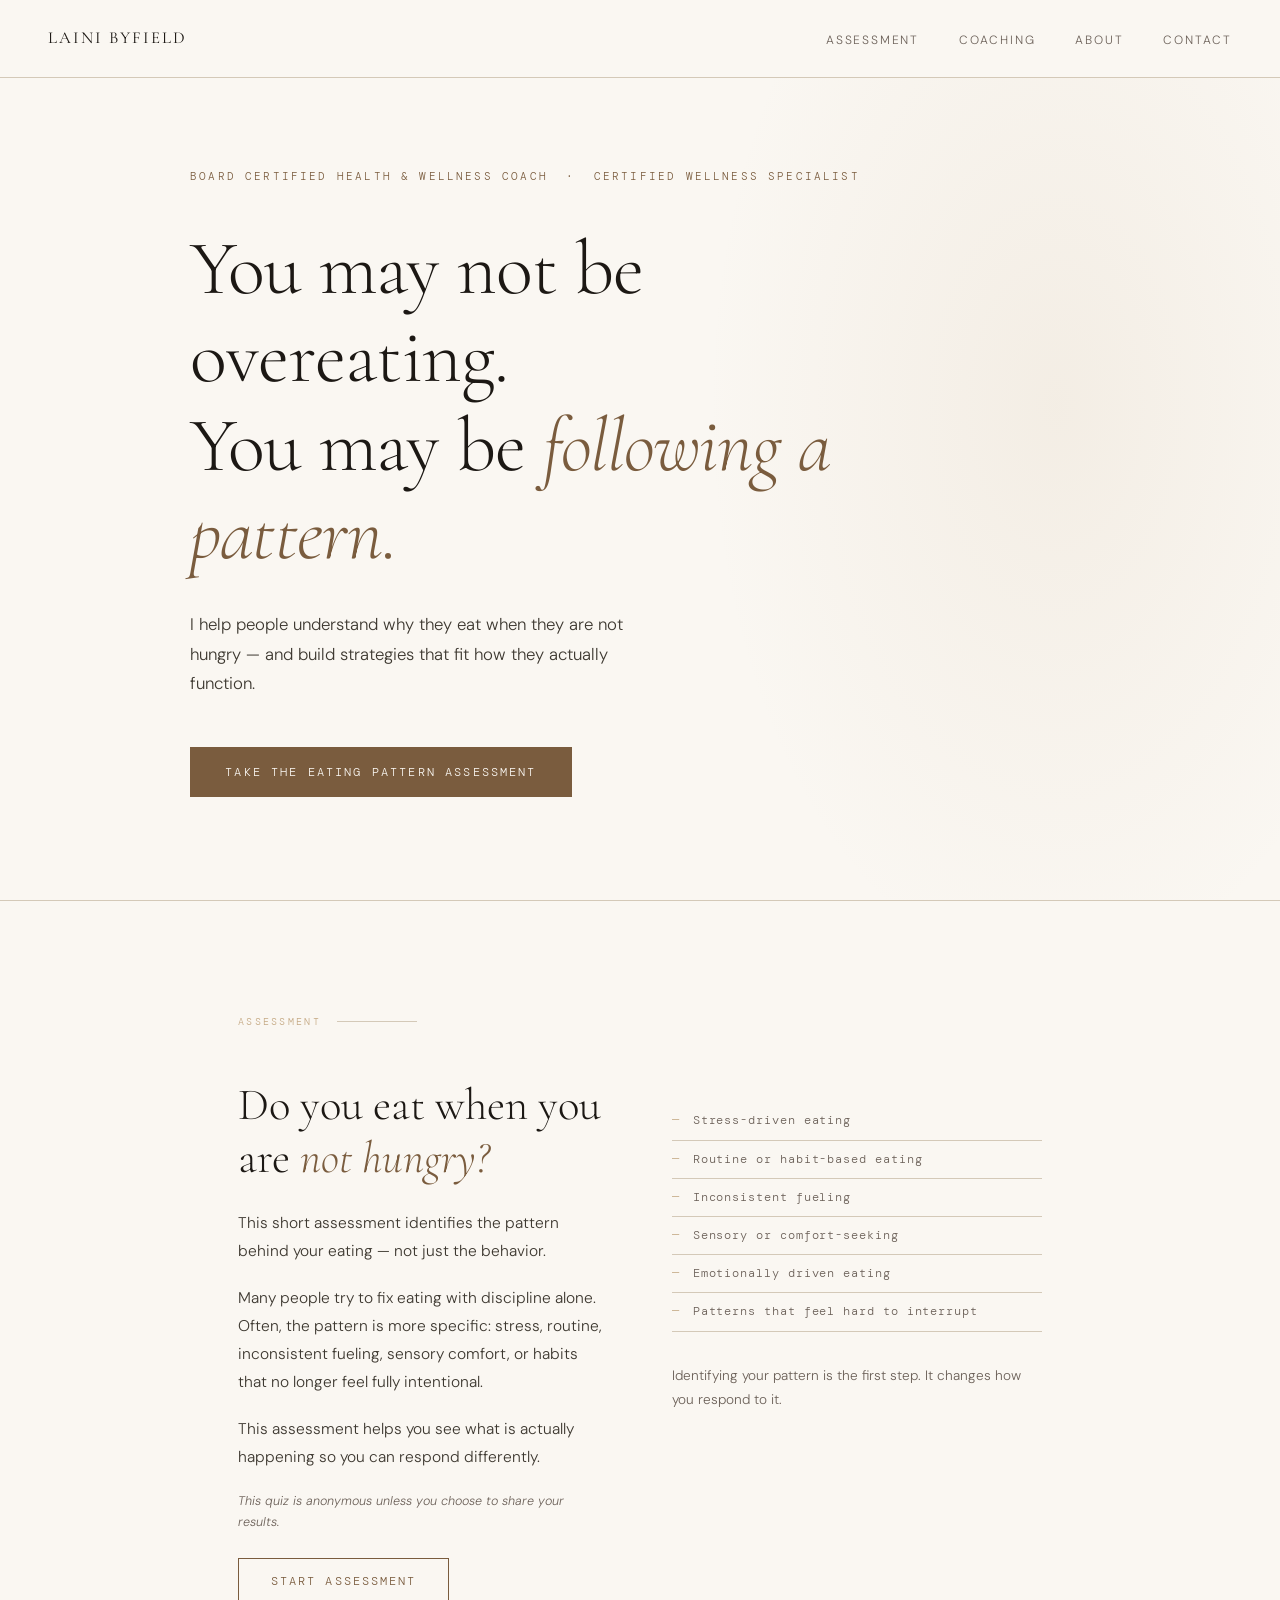
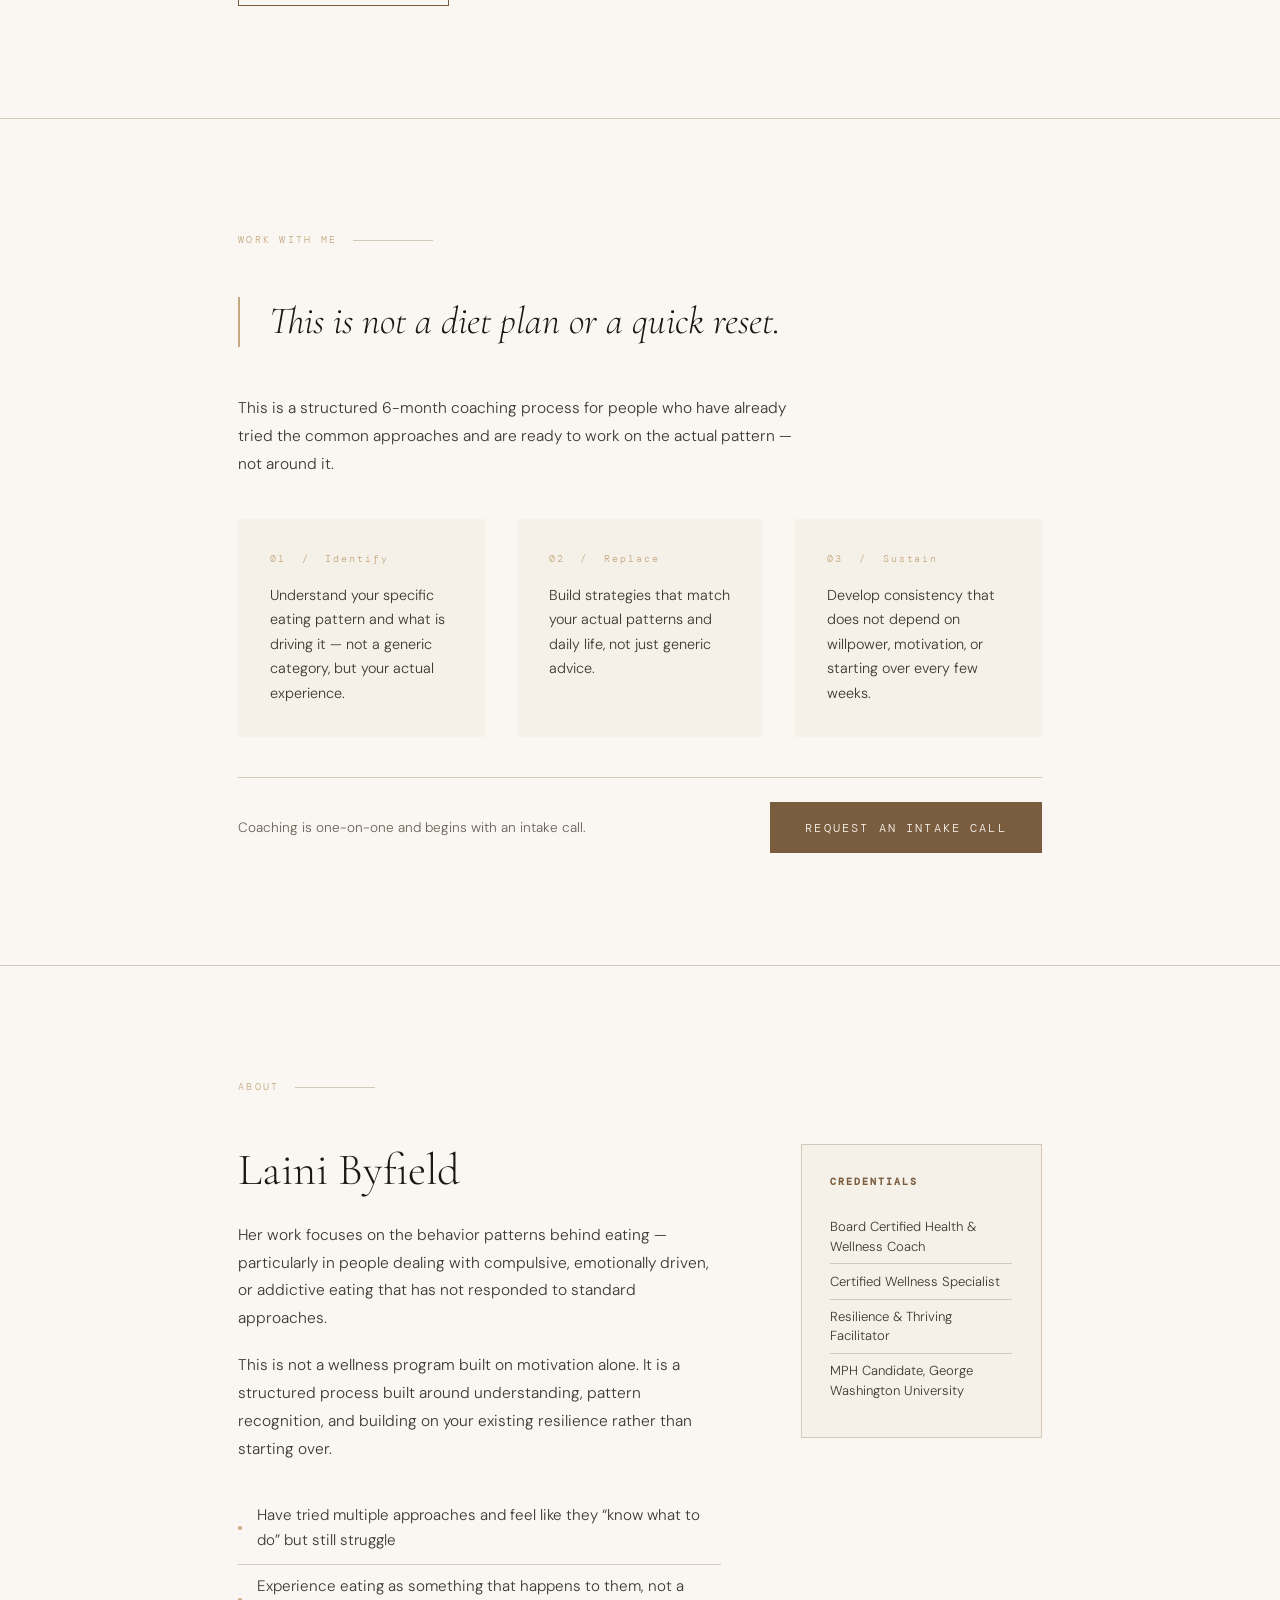
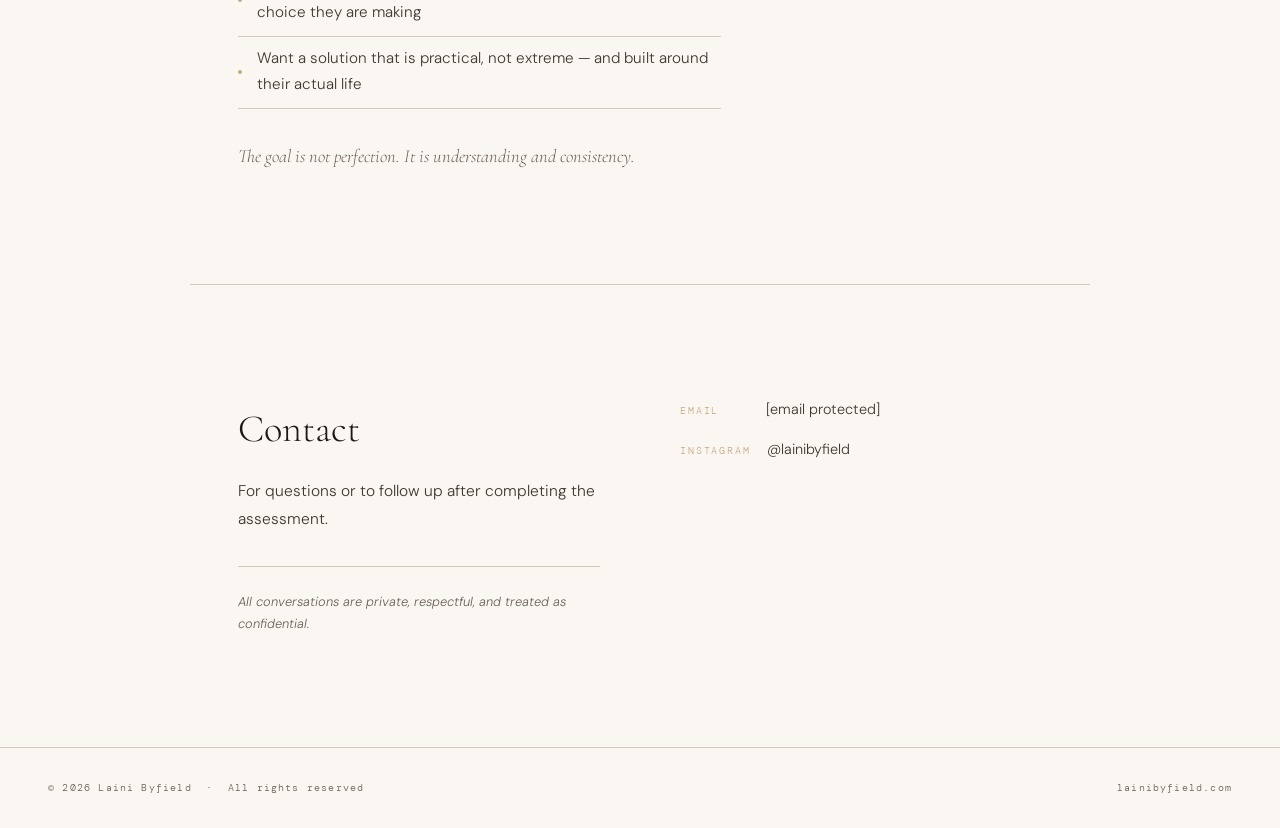
==== commit e8f6f68b: "Add files via upload" ====
--- a/index.html
+++ b/index.html
@@ -13,7 +13,7 @@
     --warm-white: #faf7f2;
     --ink: #1c1814;
     --ink-light: #3d3830;
-    --muted: #8a7f72;
+    --muted: #6b6058;
     --accent: #7a5c3e;
     --accent-light: #c4a882;
     --rule: #d4c9b8;
@@ -523,7 +523,7 @@
 <nav>
   <a href="#" class="nav-name">Laini Byfield</a>
   <ul class="nav-links">
-    <li><a href="#assessment">Assessment</a></li>
+    <li><a href="assessment.html">Assessment</a></li>
     <li><a href="#coaching">Coaching</a></li>
     <li><a href="#about">About</a></li>
     <li><a href="#contact">Contact</a></li>
@@ -536,7 +536,7 @@
     <p class="eyebrow">Board Certified Health & Wellness Coach &nbsp;·&nbsp; Certified Wellness Specialist</p>
     <h1>You may not be overeating.<br>You may be <em>following a pattern.</em></h1>
     <p class="hero-sub">I help people understand why they eat when they are not hungry — and build strategies that fit how they actually function.</p>
-    <a href="#assessment" class="btn-primary">Take the Eating Pattern Assessment</a>
+    <a href="assessment.html" class="btn-primary">Take the Eating Pattern Assessment</a>
   </div>
 </div>
 
@@ -552,7 +552,7 @@
       <p class="body-text">Many people try to fix eating with discipline alone. Often, the pattern is more specific: stress, routine, inconsistent fueling, sensory comfort, or habits that no longer feel fully intentional.</p>
       <p class="body-text">This assessment helps you see what is actually happening so you can respond differently.</p>
       <p class="note-small">This quiz is anonymous unless you choose to share your results.</p>
-      <a href="#" class="btn-secondary">Start Assessment</a>
+      <a href="assessment.html" class="btn-secondary">Start Assessment</a>
     </div>
     <div class="reveal">
       <ul class="pattern-list">
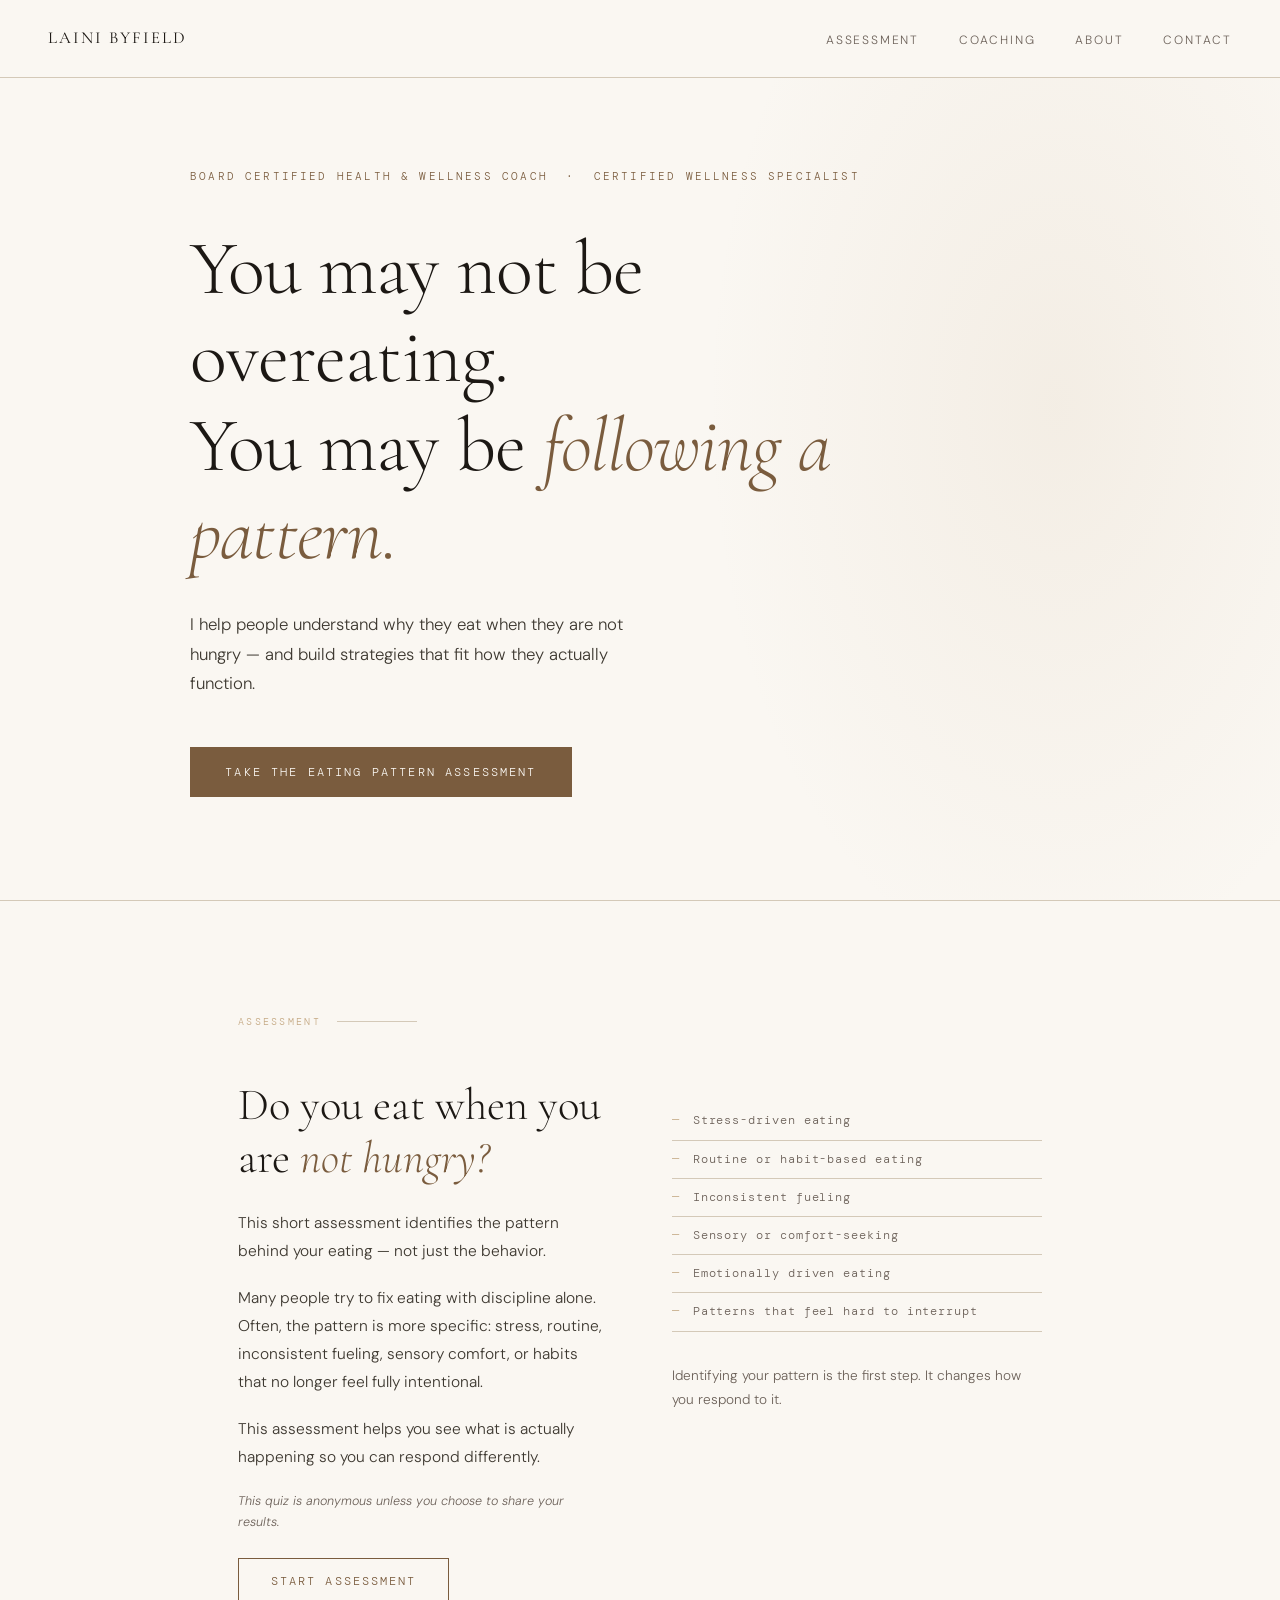
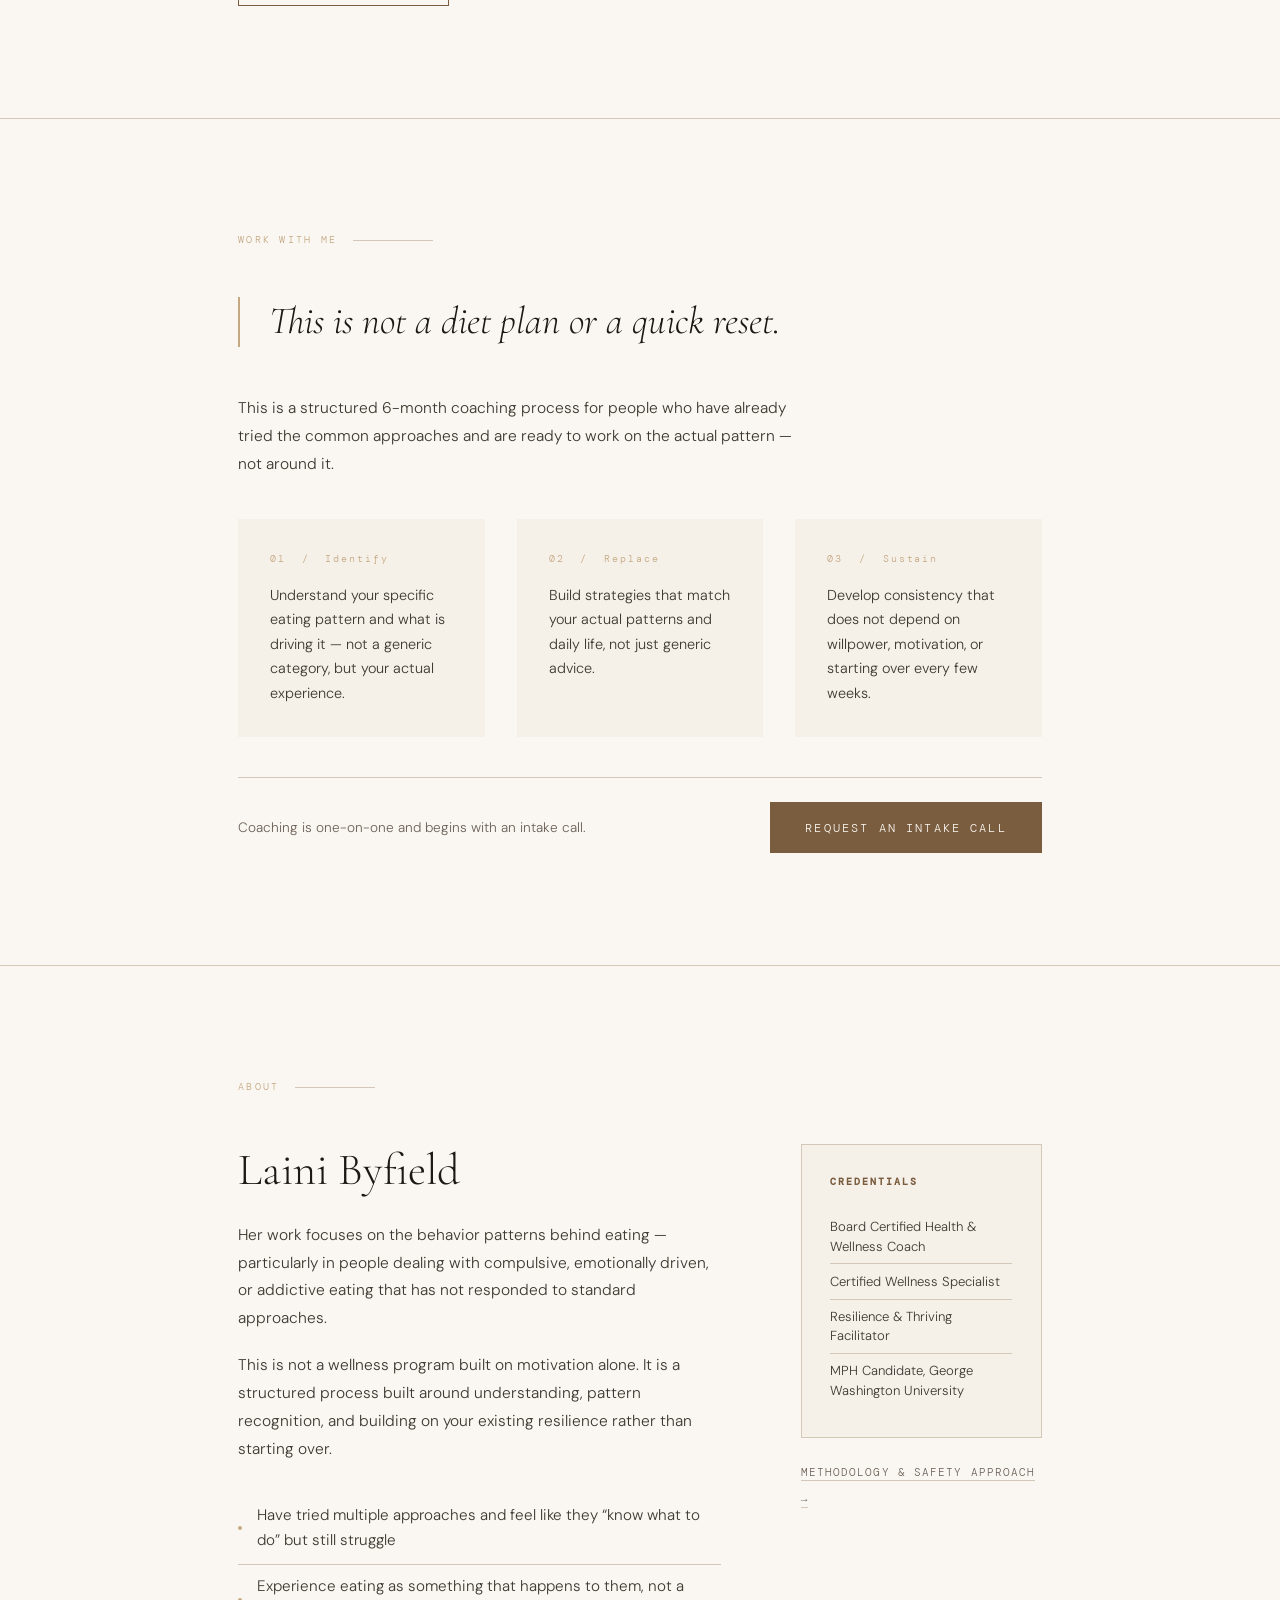
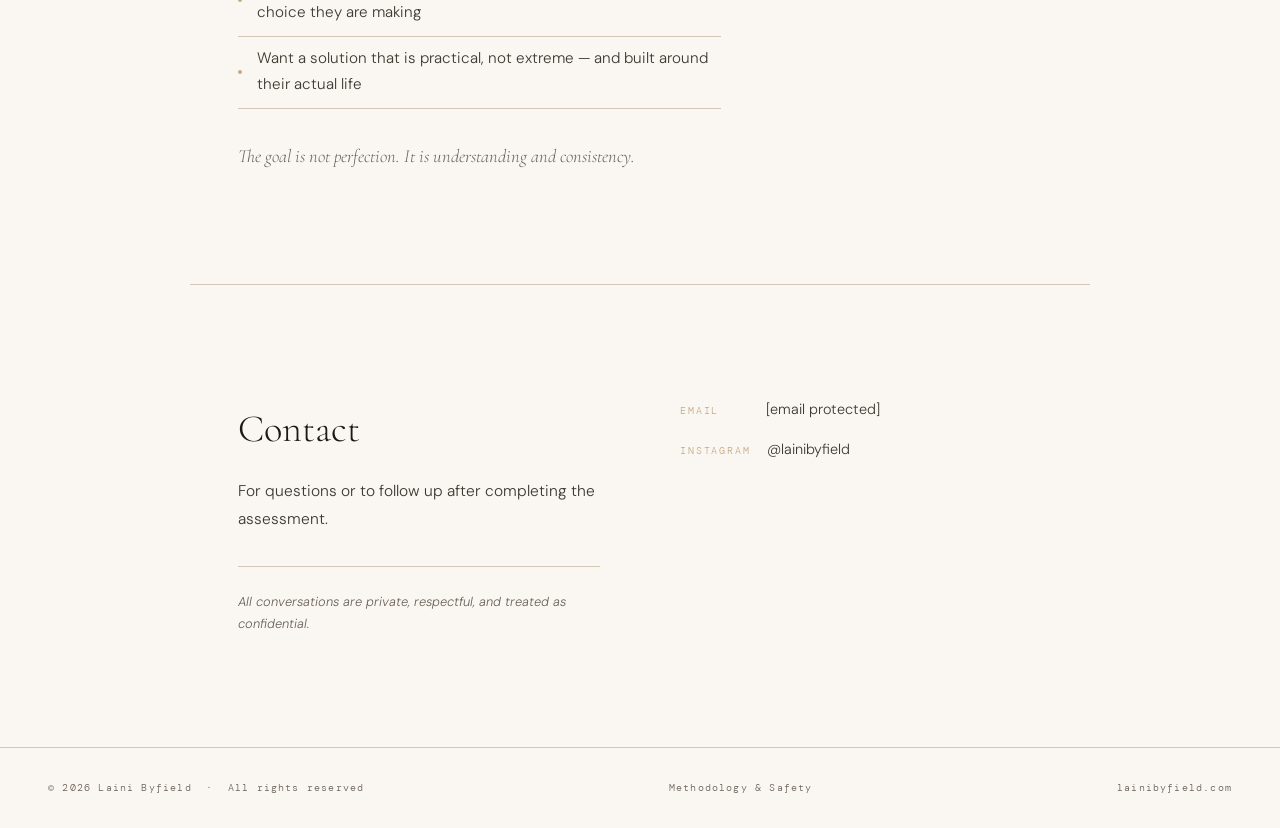
==== commit 235fc25c: "Add files via upload" ====
--- a/index.html
+++ b/index.html
@@ -1,7 +1,10 @@
 <!DOCTYPE html>
 <html lang="en">
 <head>
-<meta charset="UTF-8">
+  <link rel="icon" type="image/x-icon" href="[data-uri]">
+  <link rel="icon" type="image/png" sizes="32x32" href="[data-uri]">
+  <link rel="apple-touch-icon" href="[data-uri]">
+  <meta charset="UTF-8">
 <meta name="viewport" content="width=device-width, initial-scale=1.0">
 <title>Laini Byfield | Health & Wellness Coaching</title>
 <link rel="preconnect" href="https://fonts.googleapis.com">
@@ -622,6 +625,9 @@
           <li>MPH Candidate, George Washington University</li>
         </ul>
       </div>
+      <p style="margin-top:1.2rem;">
+        <a href="methodology.html" style="font-family:'DM Mono',monospace;font-size:0.68rem;letter-spacing:0.1em;text-transform:uppercase;color:var(--muted);text-decoration:none;border-bottom:1px solid var(--rule);padding-bottom:1px;">Methodology &amp; Safety Approach &rarr;</a>
+      </p>
     </div>
   </div>
 </section>
@@ -652,6 +658,7 @@
 <!-- FOOTER -->
 <footer>
   <p>&copy; 2026 Laini Byfield &nbsp;·&nbsp; All rights reserved</p>
+  <p><a href="methodology.html" style="font-family:'DM Mono',monospace;font-size:0.62rem;letter-spacing:0.12em;color:var(--muted);text-decoration:none;">Methodology &amp; Safety</a></p>
   <p>lainibyfield.com</p>
 </footer>
 
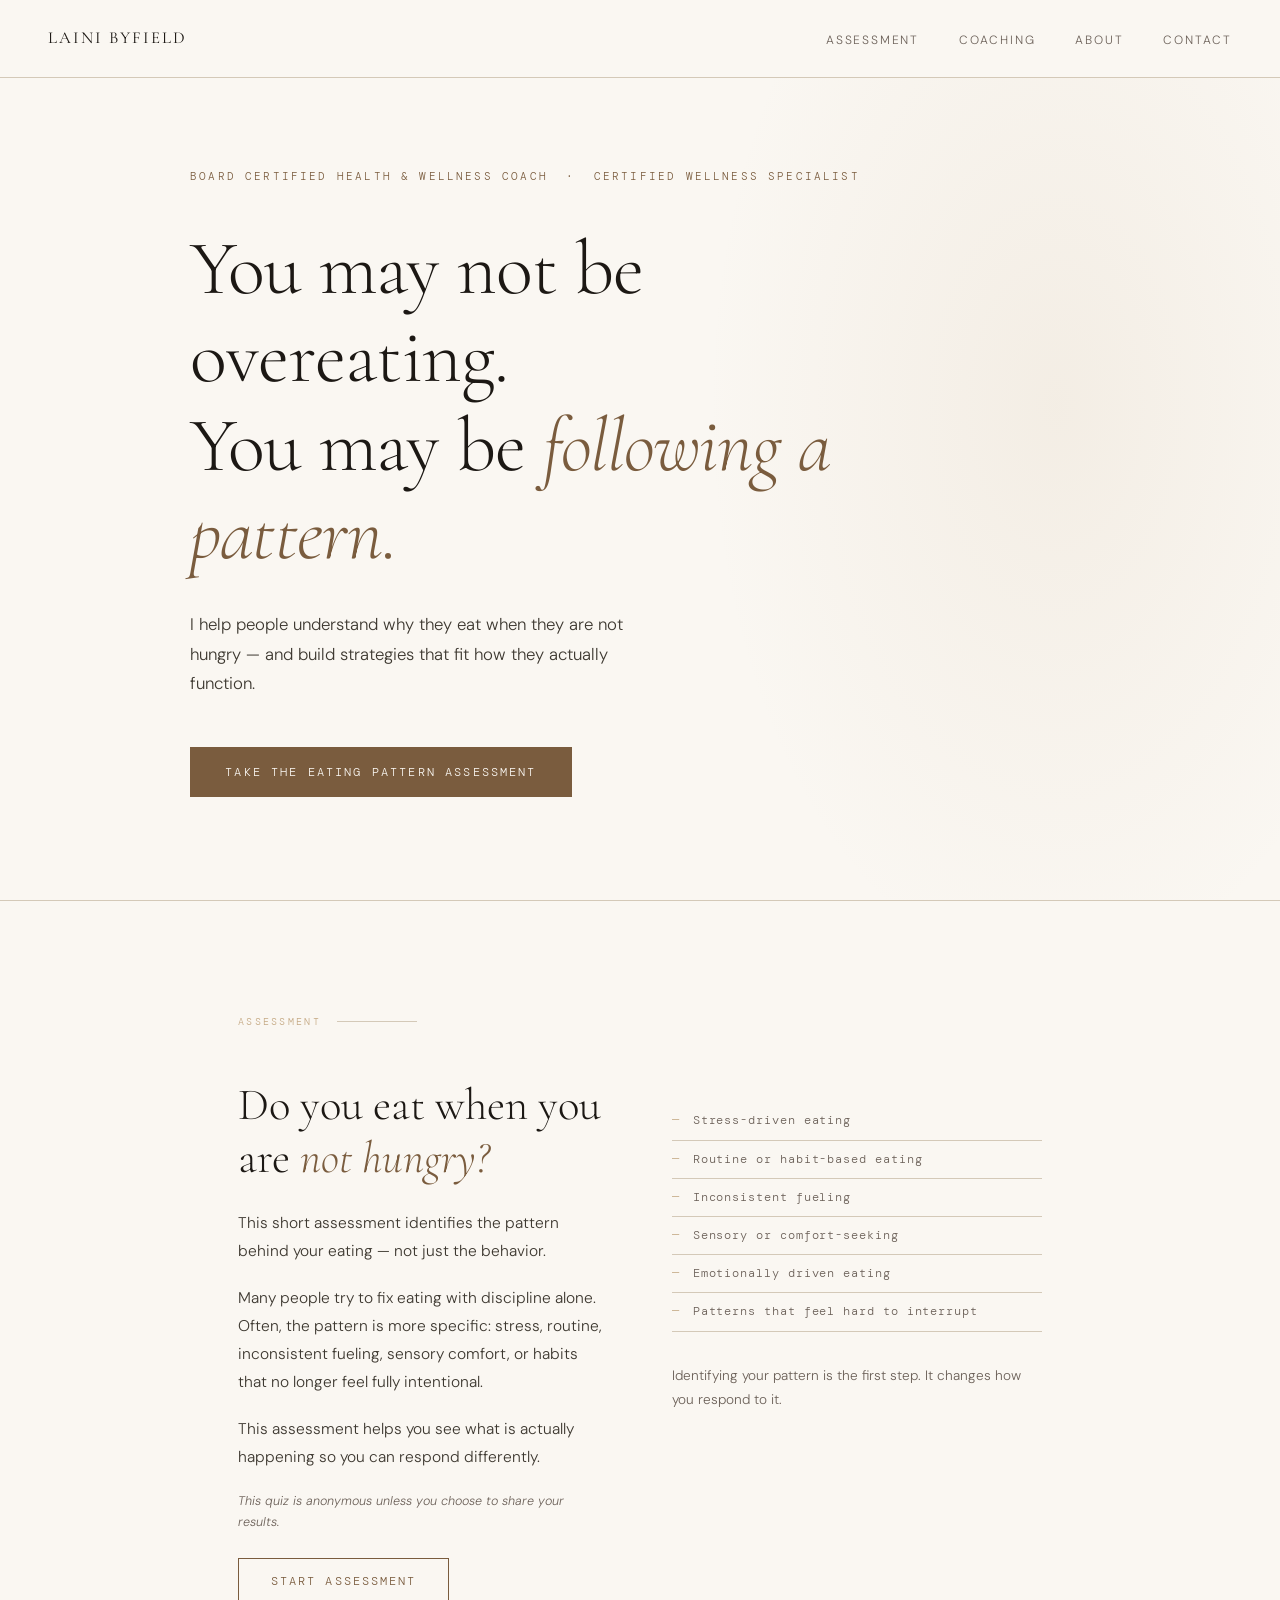
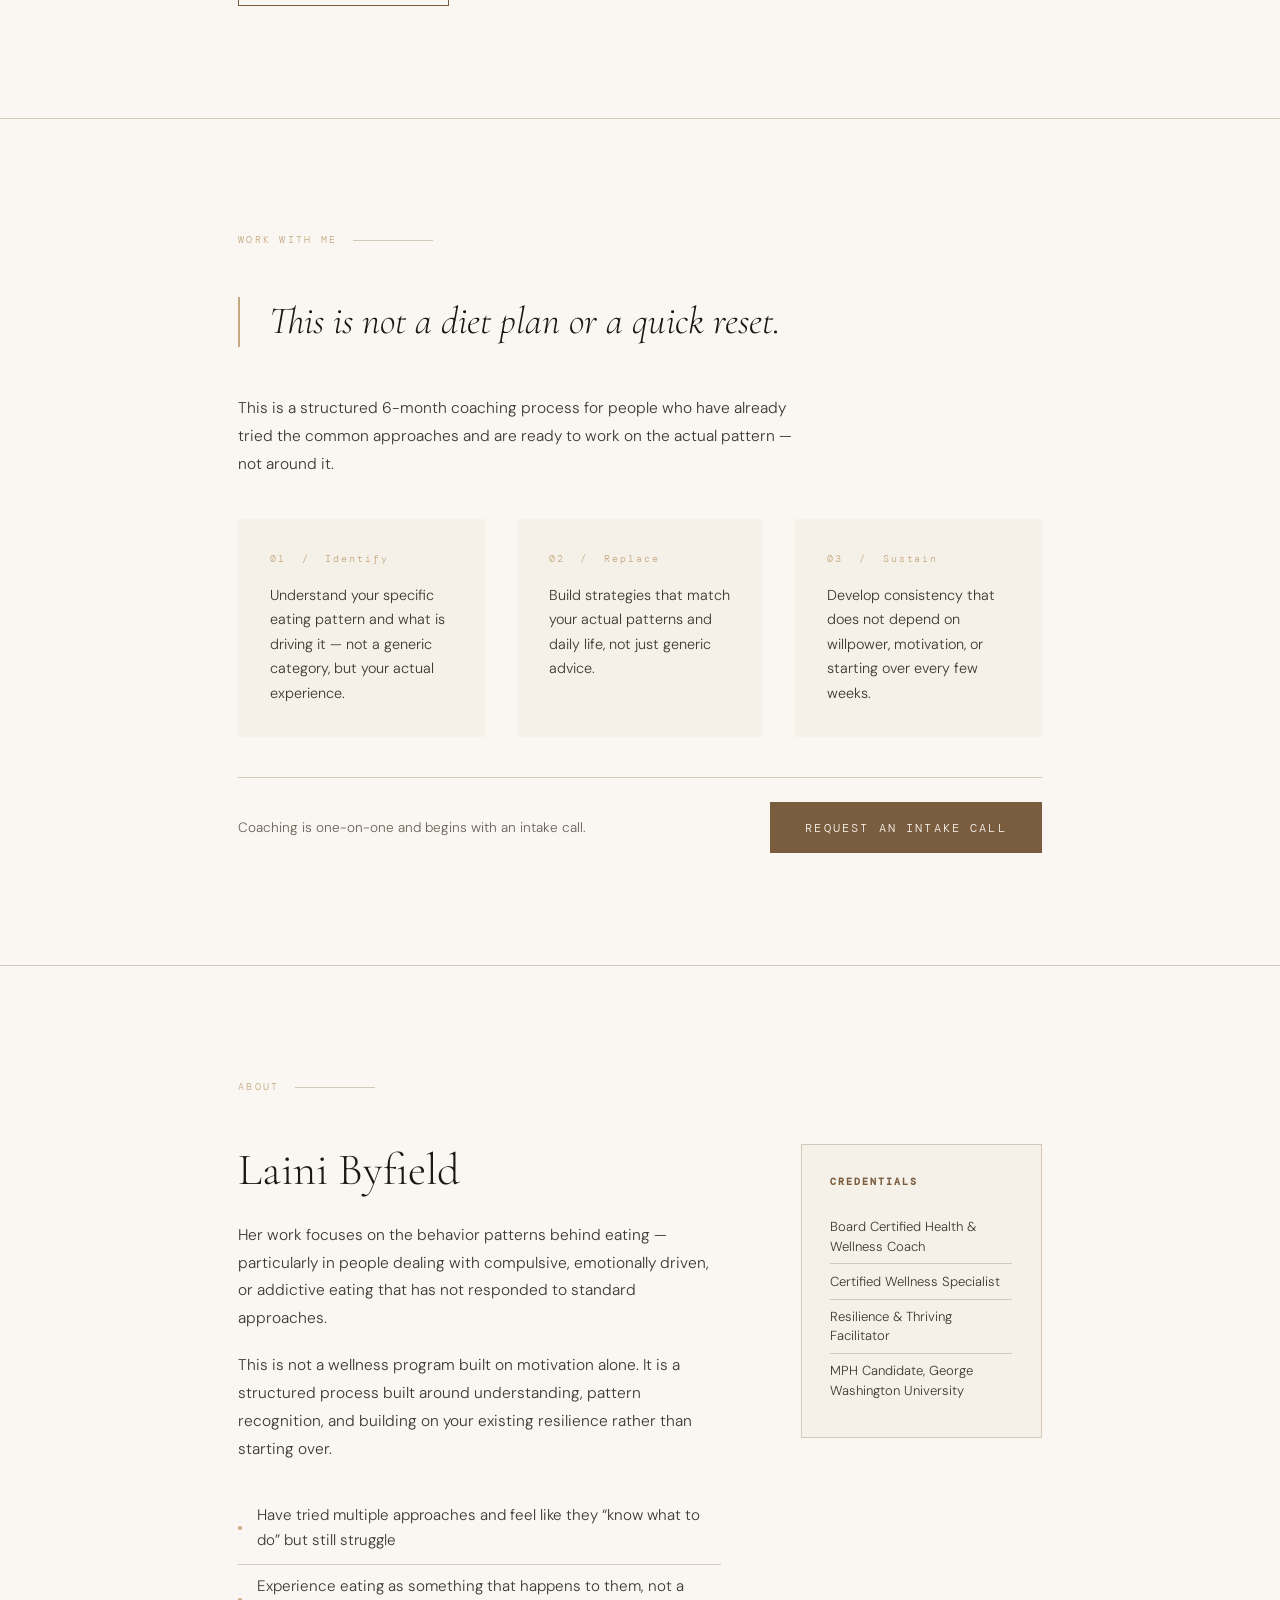
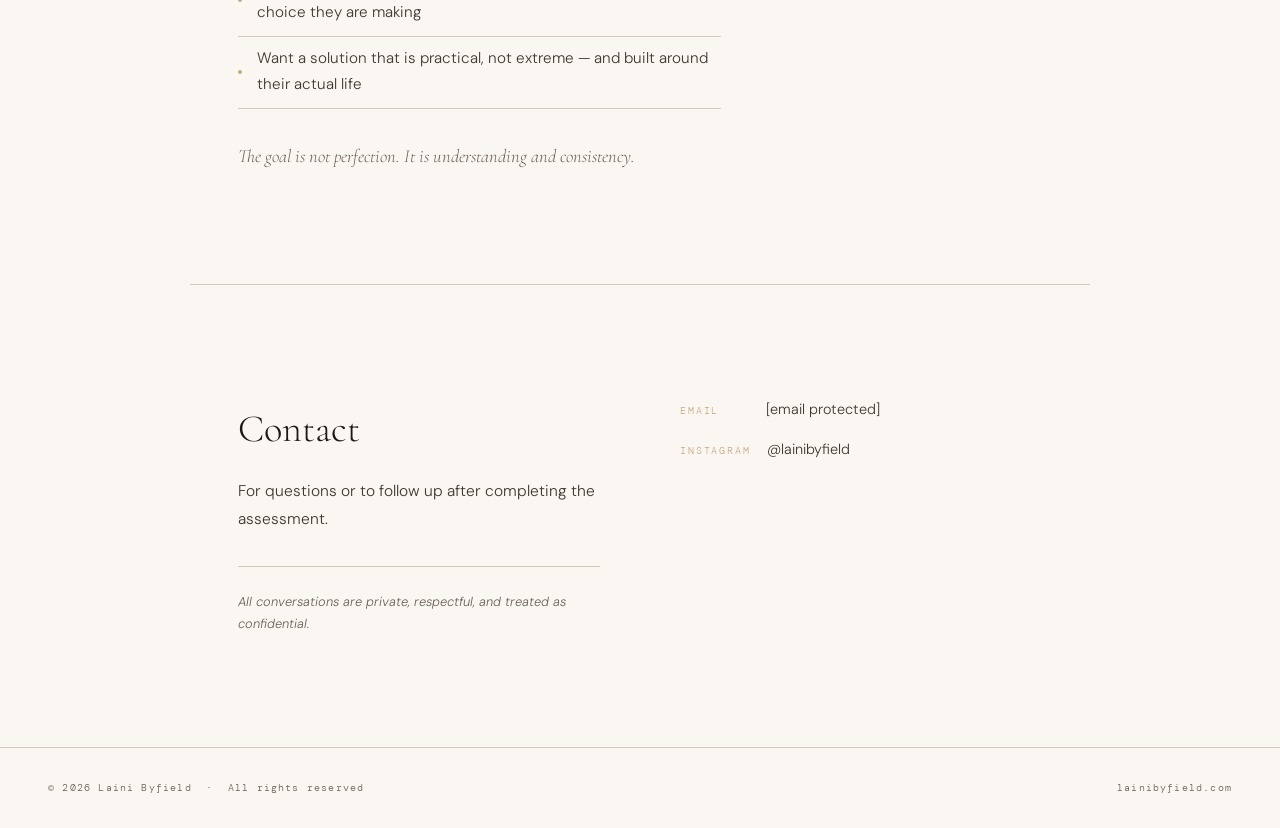
==== commit 0776f0d8: "Add files via upload" ====
--- a/index.html
+++ b/index.html
@@ -625,9 +625,7 @@
           <li>MPH Candidate, George Washington University</li>
         </ul>
       </div>
-      <p style="margin-top:1.2rem;">
-        <a href="methodology.html" style="font-family:'DM Mono',monospace;font-size:0.68rem;letter-spacing:0.1em;text-transform:uppercase;color:var(--muted);text-decoration:none;border-bottom:1px solid var(--rule);padding-bottom:1px;">Methodology &amp; Safety Approach &rarr;</a>
-      </p>
+
     </div>
   </div>
 </section>
@@ -658,7 +656,7 @@
 <!-- FOOTER -->
 <footer>
   <p>&copy; 2026 Laini Byfield &nbsp;·&nbsp; All rights reserved</p>
-  <p><a href="methodology.html" style="font-family:'DM Mono',monospace;font-size:0.62rem;letter-spacing:0.12em;color:var(--muted);text-decoration:none;">Methodology &amp; Safety</a></p>
+
   <p>lainibyfield.com</p>
 </footer>
 
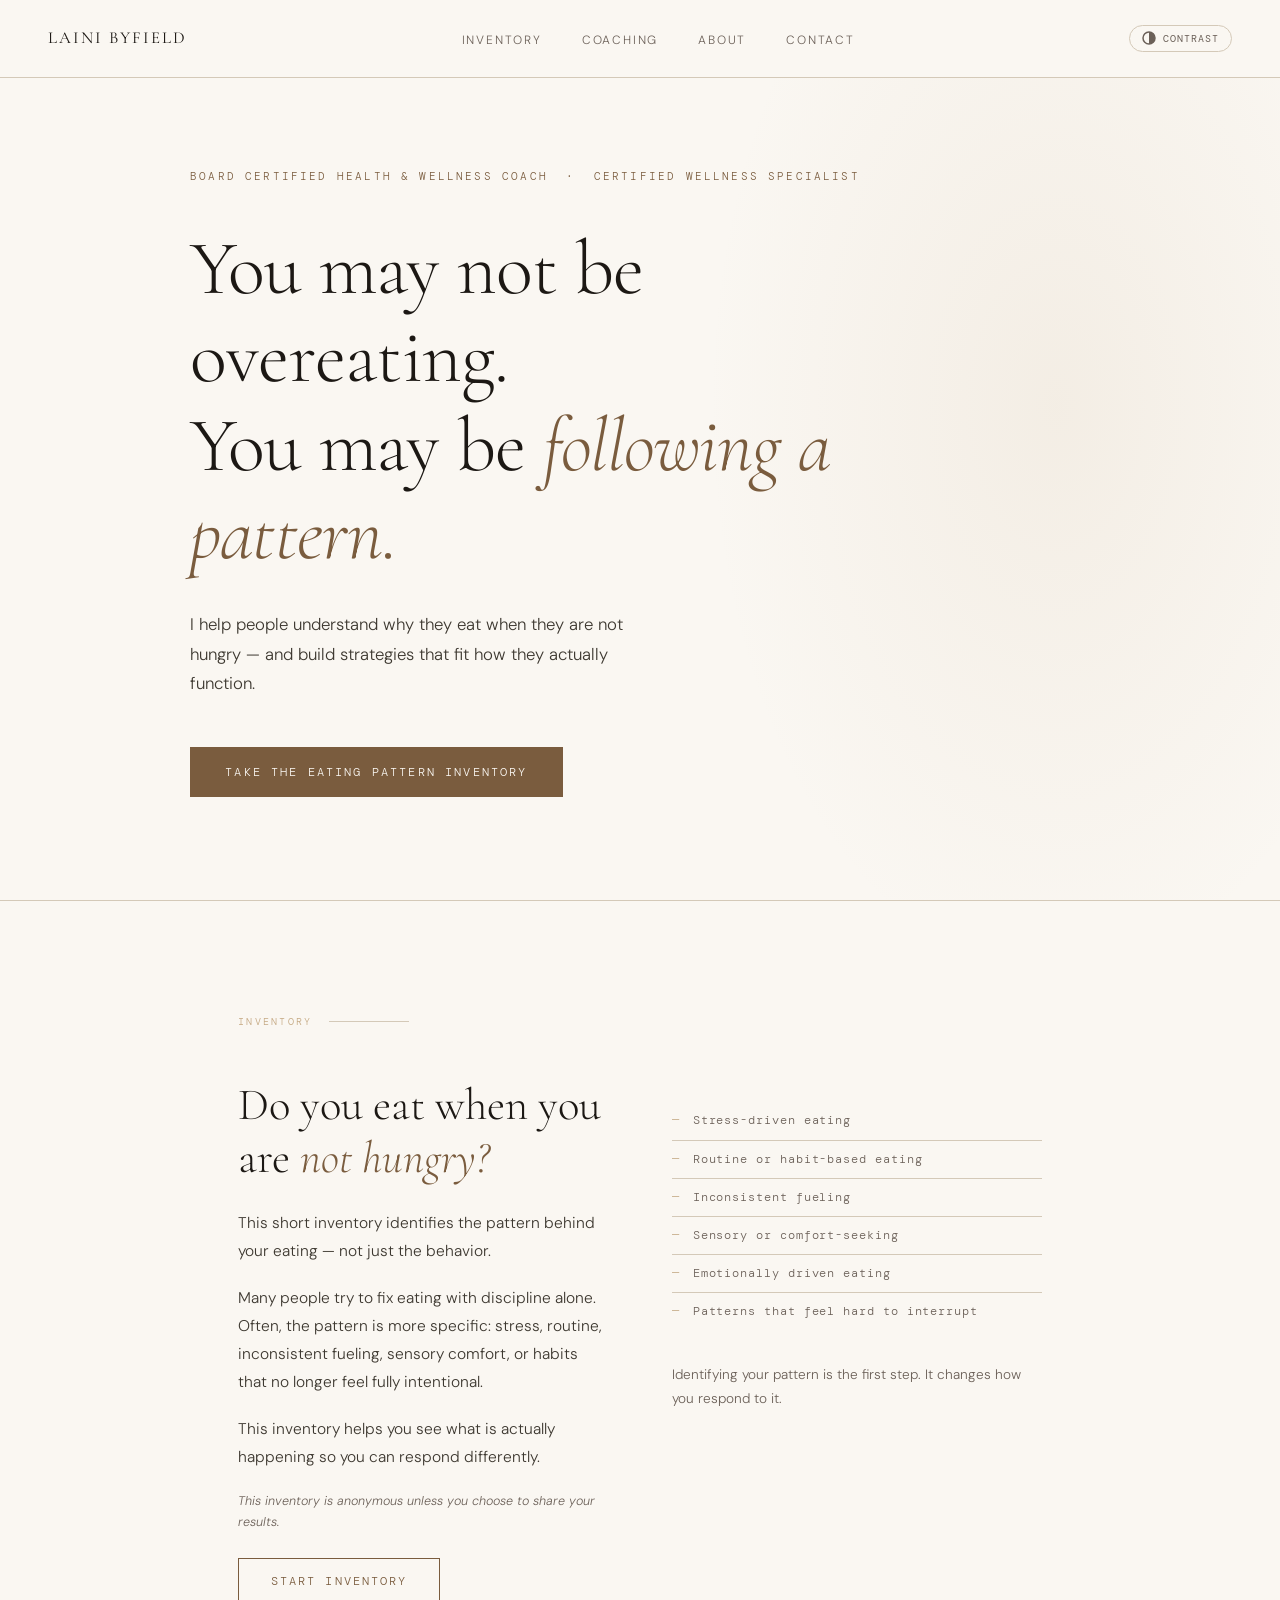
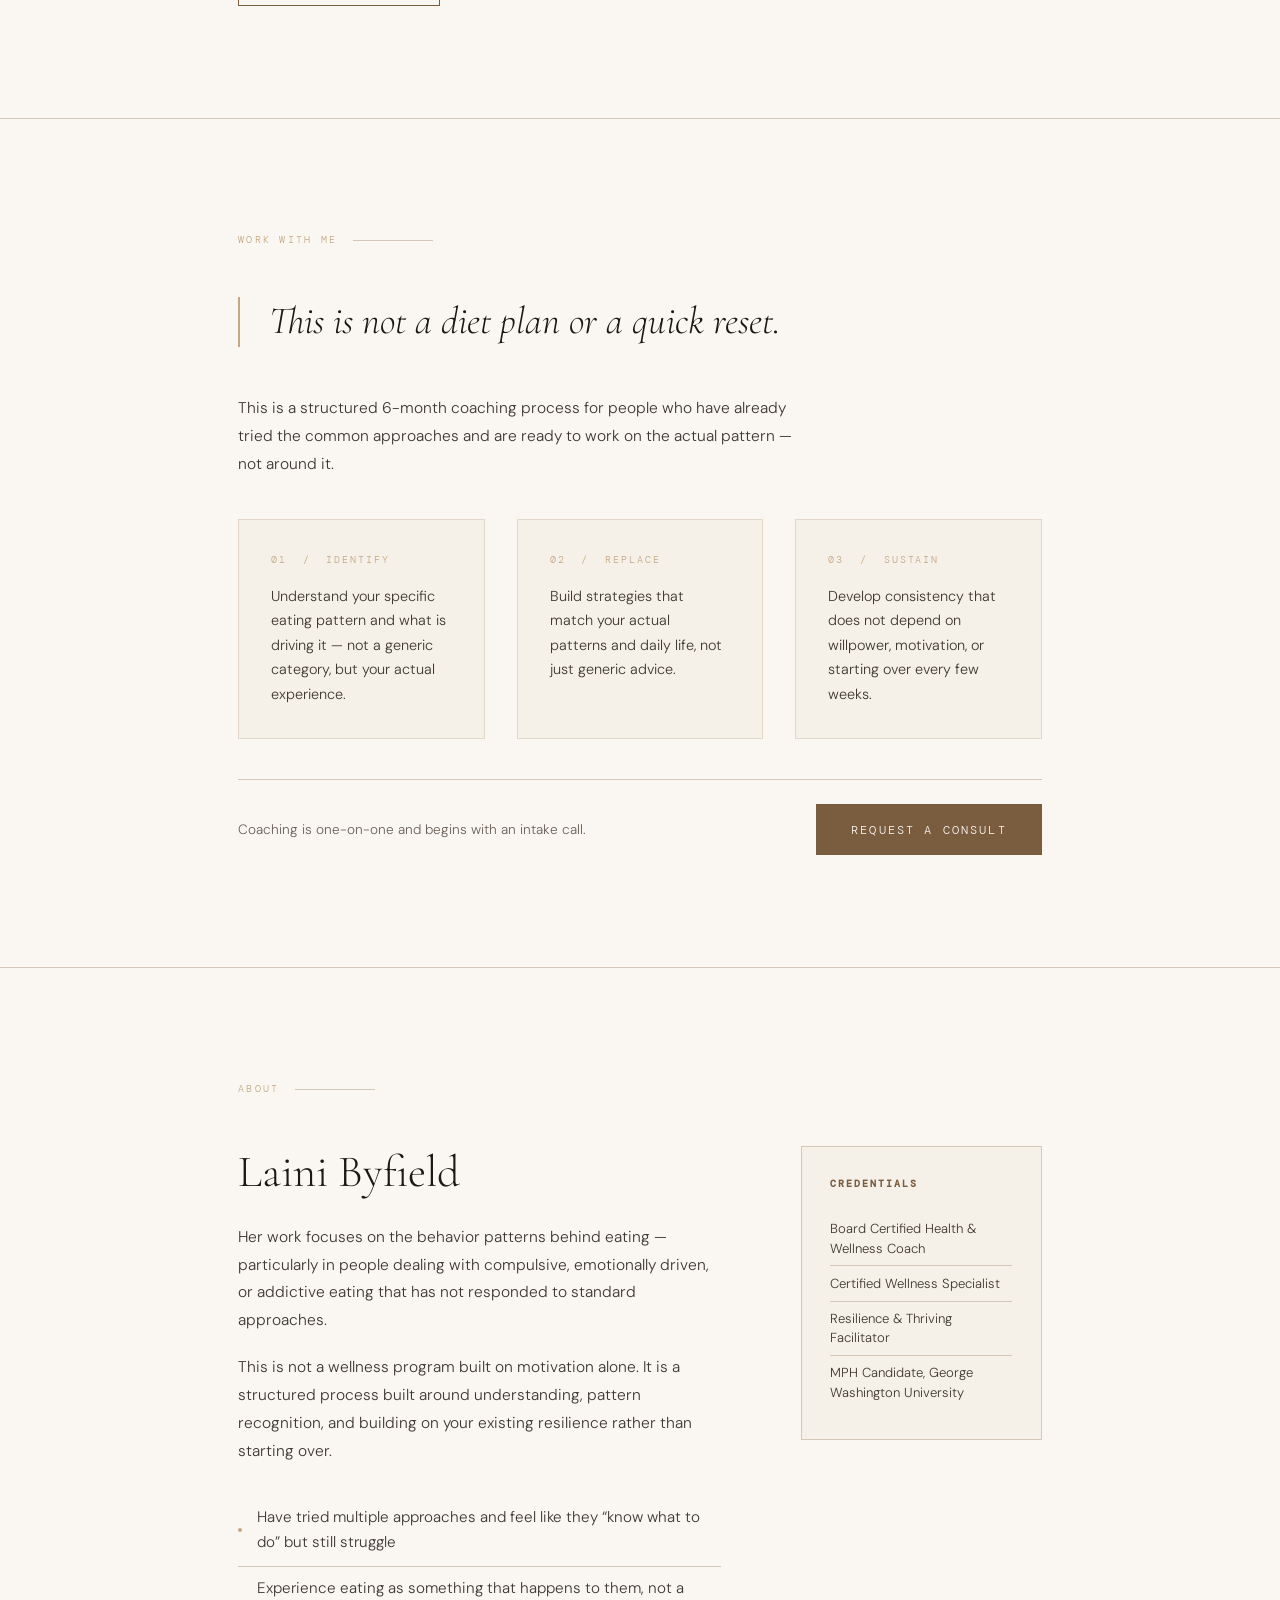
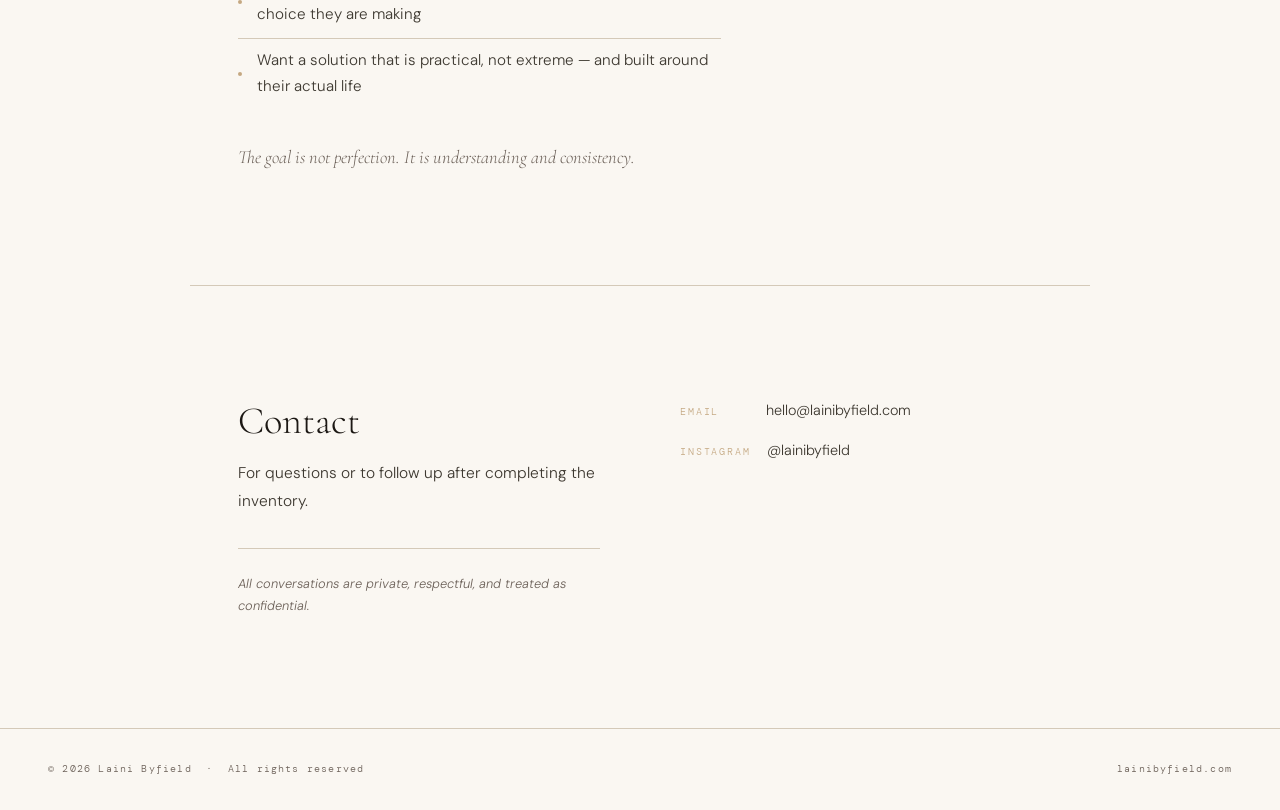
==== commit 4b658695: "Add files via upload" ====
--- a/index.html
+++ b/index.html
@@ -1,561 +1,604 @@
 <!DOCTYPE html>
 <html lang="en">
 <head>
-  <link rel="icon" type="image/x-icon" href="[data-uri]">
-  <link rel="icon" type="image/png" sizes="32x32" href="[data-uri]">
-  <link rel="apple-touch-icon" href="[data-uri]">
-  <meta charset="UTF-8">
+<link rel="icon" type="image/x-icon" href="[data-uri]">
+
+<link rel="icon" type="image/png" sizes="32x32" href="[data-uri]">
+
+<link rel="apple-touch-icon" href="[data-uri]">
+
+<meta charset="UTF-8">
 <meta name="viewport" content="width=device-width, initial-scale=1.0">
 <title>Laini Byfield | Health & Wellness Coaching</title>
 <link rel="preconnect" href="https://fonts.googleapis.com">
 <link rel="preconnect" href="https://fonts.gstatic.com" crossorigin>
 <link href="https://fonts.googleapis.com/css2?family=Cormorant+Garamond:ital,wght@0,300;0,400;0,500;1,300;1,400&family=DM+Mono:wght@300;400&family=DM+Sans:wght@300;400;500&display=swap" rel="stylesheet">
+<link rel="stylesheet" href="assets/css/site.css">
+
 <style>
-  :root {
-    --cream: #f5f0e8;
-    --warm-white: #faf7f2;
-    --ink: #1c1814;
-    --ink-light: #3d3830;
-    --muted: #6b6058;
-    --accent: #7a5c3e;
-    --accent-light: #c4a882;
-    --rule: #d4c9b8;
-    --section-gap: 7rem;
-  }
-
-  *, *::before, *::after { box-sizing: border-box; margin: 0; padding: 0; }
-
-  html { scroll-behavior: smooth; }
-
-  body {
-    background: var(--warm-white);
-    color: var(--ink);
-    font-family: 'DM Sans', sans-serif;
-    font-weight: 300;
-    line-height: 1.7;
-    font-size: 16px;
-    -webkit-font-smoothing: antialiased;
-  }
-
-  /* == NAV == */
-  nav {
-    position: fixed;
-    top: 0; left: 0; right: 0;
-    z-index: 100;
-    padding: 1.5rem 3rem;
-    display: flex;
-    justify-content: space-between;
-    align-items: center;
-    background: var(--warm-white);
-    border-bottom: 1px solid var(--rule);
-    opacity: 0;
-    animation: fadeDown 0.8s ease 0.2s forwards;
-  }
-
-  .nav-name {
-    font-family: 'Cormorant Garamond', serif;
-    font-size: 1.05rem;
-    font-weight: 400;
-    letter-spacing: 0.12em;
-    text-transform: uppercase;
-    color: var(--ink);
-    text-decoration: none;
-  }
-
-  .nav-links {
-    display: flex;
-    gap: 2.5rem;
-    list-style: none;
-  }
-
-  .nav-links a {
-    font-size: 0.75rem;
-    letter-spacing: 0.15em;
-    text-transform: uppercase;
-    color: var(--muted);
-    text-decoration: none;
-    transition: color 0.2s;
-  }
-
-  .nav-links a:hover { color: var(--ink); }
-
-  /* == HERO == */
-  .hero {
-    min-height: 100vh;
-    display: flex;
-    align-items: center;
-    padding: 10rem 3rem 6rem;
-    position: relative;
-    overflow: hidden;
-  }
-
-  .hero::before {
-    content: '';
-    position: absolute;
-    top: -20%; right: -10%;
-    width: 55%;
-    height: 130%;
-    background: radial-gradient(ellipse at center, rgba(196,168,130,0.12) 0%, transparent 70%);
-    pointer-events: none;
-  }
-
-  .hero-inner {
-    max-width: 900px;
-    margin: 0 auto;
-    width: 100%;
-  }
-
-  .eyebrow {
-    font-family: 'DM Mono', monospace;
-    font-size: 0.68rem;
-    letter-spacing: 0.2em;
-    text-transform: uppercase;
-    color: var(--accent);
-    margin-bottom: 2.5rem;
-    opacity: 0;
-    animation: fadeUp 0.8s ease 0.4s forwards;
-  }
-
-  .hero h1 {
-    font-family: 'Cormorant Garamond', serif;
-    font-size: clamp(2.6rem, 6vw, 5rem);
-    font-weight: 300;
-    line-height: 1.15;
-    letter-spacing: -0.01em;
-    color: var(--ink);
-    margin-bottom: 2rem;
-    max-width: 680px;
-    opacity: 0;
-    animation: fadeUp 0.9s ease 0.55s forwards;
-  }
-
-  .hero h1 em {
-    font-style: italic;
-    color: var(--accent);
-  }
-
-  .hero-sub {
-    font-size: 1.05rem;
-    color: var(--ink-light);
-    max-width: 480px;
-    line-height: 1.75;
-    margin-bottom: 3rem;
-    opacity: 0;
-    animation: fadeUp 0.9s ease 0.7s forwards;
-  }
-
-  .btn-primary {
-    display: inline-block;
-    padding: 0.95rem 2.2rem;
-    background: var(--accent);
-    color: var(--warm-white);
-    text-decoration: none;
-    font-size: 0.75rem;
-    letter-spacing: 0.18em;
-    text-transform: uppercase;
-    font-family: 'DM Mono', monospace;
-    transition: background 0.25s, transform 0.2s;
-    opacity: 0;
-    animation: fadeUp 0.9s ease 0.85s forwards;
-  }
-
-  .btn-primary:hover {
-    background: var(--ink);
-    transform: translateY(-1px);
-  }
-
-  /* == DIVIDER == */
-  .rule {
-    width: 100%;
-    height: 1px;
-    background: var(--rule);
-  }
-
-  /* == SECTIONS == */
-  section {
-    padding: var(--section-gap) 3rem;
-    max-width: 900px;
-    margin: 0 auto;
-  }
-
-  .section-label {
-    font-family: 'DM Mono', monospace;
-    font-size: 0.65rem;
-    letter-spacing: 0.22em;
-    text-transform: uppercase;
-    color: var(--accent-light);
-    margin-bottom: 3rem;
-    display: flex;
-    align-items: center;
-    gap: 1rem;
-  }
-
-  .section-label::after {
-    content: '';
-    flex: 1;
-    height: 1px;
-    background: var(--rule);
-    max-width: 80px;
-  }
-
-  /* == ASSESSMENT == */
-  .assessment-grid {
-    display: grid;
-    grid-template-columns: 1fr 1fr;
-    gap: 4rem;
-    align-items: start;
-  }
-
-  .assessment-heading {
-    font-family: 'Cormorant Garamond', serif;
-    font-size: clamp(1.8rem, 3.5vw, 2.8rem);
-    font-weight: 300;
-    line-height: 1.2;
-    color: var(--ink);
-    margin-bottom: 1.5rem;
-  }
-
-  .assessment-heading em {
-    font-style: italic;
-    color: var(--accent);
-  }
-
-  .body-text {
-    color: var(--ink-light);
-    font-size: 0.97rem;
-    line-height: 1.8;
-    margin-bottom: 1.2rem;
-  }
-
-  .pattern-list {
-    list-style: none;
-    margin: 1.5rem 0 2rem;
-  }
-
-  .pattern-list li {
-    font-family: 'DM Mono', monospace;
-    font-size: 0.72rem;
-    color: var(--muted);
-    letter-spacing: 0.08em;
-    padding: 0.55rem 0;
-    border-bottom: 1px solid var(--rule);
-    display: flex;
-    align-items: center;
-    gap: 0.8rem;
-  }
-
-  .pattern-list li::before {
-    content: '—';
-    color: var(--accent-light);
-  }
-
-  .note-small {
-    font-size: 0.78rem;
-    color: var(--muted);
-    font-style: italic;
-    margin-top: 1rem;
-  }
-
-  .btn-secondary {
-    display: inline-block;
-    padding: 0.85rem 2rem;
-    border: 1px solid var(--accent);
-    color: var(--accent);
-    text-decoration: none;
-    font-size: 0.72rem;
-    letter-spacing: 0.18em;
-    text-transform: uppercase;
-    font-family: 'DM Mono', monospace;
-    transition: all 0.25s;
-    margin-top: 1.5rem;
-  }
-
-  .btn-secondary:hover {
-    background: var(--accent);
-    color: var(--warm-white);
-  }
-
-  /* == COACHING == */
-  .coaching-intro {
-    font-family: 'Cormorant Garamond', serif;
-    font-size: clamp(1.6rem, 3vw, 2.4rem);
-    font-weight: 300;
-    font-style: italic;
-    color: var(--ink);
-    line-height: 1.3;
-    margin-bottom: 3rem;
-    max-width: 560px;
-    border-left: 2px solid var(--accent-light);
-    padding-left: 1.8rem;
-  }
-
-  .coaching-pillars {
-    display: grid;
-    grid-template-columns: repeat(3, 1fr);
-    gap: 2rem;
-    margin: 2.5rem 0;
-  }
-
-  .pillar {
-    padding: 2rem;
-    background: var(--cream);
-    position: relative;
-  }
-
-  .pillar-num {
-    font-family: 'DM Mono', monospace;
-    font-size: 0.6rem;
-    letter-spacing: 0.2em;
-    color: var(--accent-light);
-    margin-bottom: 1rem;
-    display: block;
-  }
-
-  .pillar p {
-    font-size: 0.9rem;
-    color: var(--ink-light);
-    line-height: 1.7;
-  }
-
-  .coaching-note {
-    font-size: 0.85rem;
-    color: var(--muted);
-    border-top: 1px solid var(--rule);
-    padding-top: 1.5rem;
-    margin-top: 2.5rem;
-    display: flex;
-    justify-content: space-between;
-    align-items: center;
-    flex-wrap: wrap;
-    gap: 1rem;
-  }
-
-  /* == ABOUT == */
-  .about-grid {
-    display: grid;
-    grid-template-columns: 2fr 1fr;
-    gap: 5rem;
-    align-items: start;
-  }
-
-  .about-heading {
-    font-family: 'Cormorant Garamond', serif;
-    font-size: clamp(1.8rem, 3.5vw, 2.8rem);
-    font-weight: 300;
-    color: var(--ink);
-    margin-bottom: 1.5rem;
-    line-height: 1.2;
-  }
-
-  .credential-block {
-    border: 1px solid var(--rule);
-    padding: 1.8rem;
-    background: var(--cream);
-  }
-
-  .credential-block h4 {
-    font-family: 'DM Mono', monospace;
-    font-size: 0.62rem;
-    letter-spacing: 0.2em;
-    text-transform: uppercase;
-    color: var(--accent);
-    margin-bottom: 1.2rem;
-  }
-
-  .credential-block ul {
-    list-style: none;
-  }
-
-  .credential-block li {
-    font-size: 0.82rem;
-    color: var(--ink-light);
-    padding: 0.45rem 0;
-    border-bottom: 1px solid var(--rule);
-    line-height: 1.5;
-  }
-
-  .credential-block li:last-child { border: none; }
-
-  .who-list {
-    margin: 1.8rem 0;
-    list-style: none;
-  }
-
-  .who-list li {
-    font-size: 0.95rem;
-    color: var(--ink-light);
-    padding: 0.6rem 0;
-    border-bottom: 1px solid var(--rule);
-    padding-left: 1.2rem;
-    position: relative;
-  }
-
-  .who-list li::before {
-    content: '';
-    position: absolute;
-    left: 0; top: 50%;
-    transform: translateY(-50%);
-    width: 4px; height: 4px;
-    border-radius: 50%;
-    background: var(--accent-light);
-  }
-
-  .closing-line {
-    font-family: 'Cormorant Garamond', serif;
-    font-size: 1.15rem;
-    font-style: italic;
-    color: var(--muted);
-    margin-top: 2rem;
-  }
-
-  /* == CONTACT == */
-  .contact-wrapper {
-    max-width: 900px;
-    margin: 0 auto;
-    padding: var(--section-gap) 3rem;
-    border-top: 1px solid var(--rule);
-  }
-
-  .contact-inner {
-    display: grid;
-    grid-template-columns: 1fr 1fr;
-    gap: 5rem;
-    align-items: start;
-  }
-
-  .contact-heading {
-    font-family: 'Cormorant Garamond', serif;
-    font-size: clamp(1.6rem, 3vw, 2.4rem);
-    font-weight: 300;
-    color: var(--ink);
-    margin-bottom: 1rem;
-  }
-
-  .contact-links {
-    display: flex;
-    flex-direction: column;
-    gap: 1rem;
-  }
-
-  .contact-item {
-    display: flex;
-    gap: 1rem;
-    align-items: baseline;
-  }
-
-  .contact-label {
-    font-family: 'DM Mono', monospace;
-    font-size: 0.65rem;
-    letter-spacing: 0.18em;
-    color: var(--accent-light);
-    min-width: 70px;
-    text-transform: uppercase;
-  }
-
-  .contact-value {
-    font-size: 0.9rem;
-    color: var(--ink-light);
-    text-decoration: none;
-    transition: color 0.2s;
-  }
-
-  .contact-value:hover { color: var(--accent); }
-
-  .privacy-note {
-    font-size: 0.8rem;
-    color: var(--muted);
-    font-style: italic;
-    margin-top: 2rem;
-    padding-top: 1.5rem;
-    border-top: 1px solid var(--rule);
-  }
-
-  /* == FOOTER == */
-  footer {
-    padding: 2rem 3rem;
-    border-top: 1px solid var(--rule);
-    display: flex;
-    justify-content: space-between;
-    align-items: center;
-    max-width: 100%;
-  }
-
-  footer p {
-    font-family: 'DM Mono', monospace;
-    font-size: 0.62rem;
-    letter-spacing: 0.12em;
-    color: var(--muted);
-  }
-
-  /* == ANIMATIONS == */
-  @keyframes fadeUp {
-    from { opacity: 0; transform: translateY(18px); }
-    to   { opacity: 1; transform: translateY(0); }
-  }
-
-  @keyframes fadeDown {
-    from { opacity: 0; transform: translateY(-8px); }
-    to   { opacity: 1; transform: translateY(0); }
-  }
-
-  .reveal {
-    opacity: 0;
-    transform: translateY(20px);
-    transition: opacity 0.7s ease, transform 0.7s ease;
-  }
-
-  .reveal.visible {
-    opacity: 1;
-    transform: translateY(0);
-  }
-
-  /* == RESPONSIVE == */
-  @media (max-width: 768px) {
-    nav { padding: 1.2rem 1.5rem; }
-    .nav-links { display: none; }
-    .hero, section, .contact-wrapper { padding-left: 1.5rem; padding-right: 1.5rem; }
-    .assessment-grid, .about-grid, .contact-inner { grid-template-columns: 1fr; gap: 2.5rem; }
-    .coaching-pillars { grid-template-columns: 1fr; }
-    footer { padding: 1.5rem; flex-direction: column; gap: 0.5rem; text-align: center; }
-  }
+:root {
+  --cream: #f5f0e8;
+  --warm-white: #faf7f2;
+  --ink: #1c1814;
+  --ink-light: #3d3830;
+  --muted: #6b6058;
+  --accent: #7a5c3e;
+  --accent-light: #c4a882;
+  --rule: #d4c9b8;
+  --section-gap: 7rem;
+}
+
+*, *::before, *::after { box-sizing: border-box; margin: 0; padding: 0; }
+html { scroll-behavior: smooth; }
+body {
+  background: var(--warm-white);
+  color: var(--ink);
+  font-family: 'DM Sans', sans-serif;
+  font-weight: 300;
+  line-height: 1.7;
+  font-size: 16px;
+  -webkit-font-smoothing: antialiased;
+}
+
+/* == NAV == */
+nav {
+  position: fixed;
+  top: 0; left: 0; right: 0;
+  z-index: 100;
+  padding: 1.5rem 3rem;
+  display: flex;
+  justify-content: space-between;
+  align-items: center;
+  background: var(--warm-white);
+  border-bottom: 1px solid var(--rule);
+  opacity: 0;
+  animation: fadeDown 0.8s ease 0.2s forwards;
+}
+
+.nav-name {
+  font-family: 'Cormorant Garamond', serif;
+  font-size: 1.05rem;
+  font-weight: 400;
+  letter-spacing: 0.12em;
+  text-transform: uppercase;
+  color: var(--ink);
+  text-decoration: none;
+}
+
+.nav-links {
+  display: flex;
+  gap: 2.5rem;
+  list-style: none;
+}
+
+.nav-links a {
+  font-size: 0.75rem;
+  letter-spacing: 0.15em;
+  text-transform: uppercase;
+  color: var(--muted);
+  text-decoration: none;
+  transition: color 0.2s;
+}
+
+.nav-links a:hover { color: var(--ink); }
+
+/* Contrast toggle button */
+.contrast-control {
+  display: flex;
+  align-items: center;
+  gap: 0.4rem;
+  background: none;
+  border: 1px solid var(--rule);
+  border-radius: 999px;
+  padding: 0.35rem 0.75rem;
+  cursor: pointer;
+  color: var(--muted);
+  font-family: 'DM Mono', monospace;
+  font-size: 0.65rem;
+  letter-spacing: 0.1em;
+  text-transform: uppercase;
+  transition: color 0.2s, border-color 0.2s;
+  white-space: nowrap;
+}
+
+.contrast-control:hover {
+  color: var(--ink);
+  border-color: var(--accent-light);
+}
+
+.contrast-label {
+  display: inline;
+}
+
+@media (max-width: 768px) {
+  .contrast-label { display: none; }
+}
+
+/* == HERO == */
+.hero {
+  min-height: 100vh;
+  display: flex;
+  align-items: center;
+  padding: 10rem 3rem 6rem;
+  position: relative;
+  overflow: hidden;
+}
+
+.hero::before {
+  content: '';
+  position: absolute;
+  top: -20%; right: -10%;
+  width: 55%;
+  height: 130%;
+  background: radial-gradient(ellipse at center, rgba(196,168,130,0.12) 0%, transparent 70%);
+  pointer-events: none;
+}
+
+.hero-inner {
+  max-width: 900px;
+  margin: 0 auto;
+  width: 100%;
+}
+
+.eyebrow {
+  font-family: 'DM Mono', monospace;
+  font-size: 0.68rem;
+  letter-spacing: 0.2em;
+  text-transform: uppercase;
+  color: var(--accent);
+  margin-bottom: 2.5rem;
+  opacity: 0;
+  animation: fadeUp 0.8s ease 0.4s forwards;
+}
+
+.hero h1 {
+  font-family: 'Cormorant Garamond', serif;
+  font-size: clamp(2.6rem, 6vw, 5rem);
+  font-weight: 300;
+  line-height: 1.15;
+  letter-spacing: -0.01em;
+  color: var(--ink);
+  margin-bottom: 2rem;
+  max-width: 680px;
+  opacity: 0;
+  animation: fadeUp 0.9s ease 0.55s forwards;
+}
+
+.hero h1 em {
+  font-style: italic;
+  color: var(--accent);
+}
+
+.hero-sub {
+  font-size: 1.05rem;
+  color: var(--ink-light);
+  max-width: 480px;
+  line-height: 1.75;
+  margin-bottom: 3rem;
+  opacity: 0;
+  animation: fadeUp 0.9s ease 0.7s forwards;
+}
+
+.btn-primary {
+  display: inline-block;
+  padding: 0.95rem 2.2rem;
+  background: var(--accent);
+  color: var(--warm-white);
+  text-decoration: none;
+  font-size: 0.75rem;
+  letter-spacing: 0.18em;
+  text-transform: uppercase;
+  font-family: 'DM Mono', monospace;
+  transition: background 0.25s, transform 0.2s;
+  opacity: 0;
+  animation: fadeUp 0.9s ease 0.85s forwards;
+}
+
+.btn-primary:hover {
+  background: var(--ink);
+  transform: translateY(-1px);
+}
+
+/* == DIVIDER == */
+.rule {
+  width: 100%;
+  height: 1px;
+  background: var(--rule);
+}
+
+/* == SECTIONS == */
+section {
+  padding: var(--section-gap) 3rem;
+  max-width: 900px;
+  margin: 0 auto;
+}
+
+.section-label {
+  font-family: 'DM Mono', monospace;
+  font-size: 0.65rem;
+  letter-spacing: 0.22em;
+  text-transform: uppercase;
+  color: var(--accent-light);
+  margin-bottom: 3rem;
+  display: flex;
+  align-items: center;
+  gap: 1rem;
+}
+
+.section-label::after {
+  content: '';
+  flex: 1;
+  height: 1px;
+  background: var(--rule);
+  max-width: 80px;
+}
+
+/* == INVENTORY == */
+.assessment-grid {
+  display: grid;
+  grid-template-columns: 1fr 1fr;
+  gap: 4rem;
+  align-items: start;
+}
+
+.assessment-heading {
+  font-family: 'Cormorant Garamond', serif;
+  font-size: clamp(1.8rem, 3.5vw, 2.8rem);
+  font-weight: 300;
+  line-height: 1.2;
+  color: var(--ink);
+  margin-bottom: 1.5rem;
+}
+
+.assessment-heading em {
+  font-style: italic;
+  color: var(--accent);
+}
+
+.body-text {
+  color: var(--ink-light);
+  font-size: 0.97rem;
+  line-height: 1.8;
+  margin-bottom: 1.2rem;
+}
+
+.pattern-list {
+  list-style: none;
+  margin: 1.5rem 0 2rem;
+}
+
+.pattern-list li {
+  font-family: 'DM Mono', monospace;
+  font-size: 0.72rem;
+  color: var(--muted);
+  letter-spacing: 0.08em;
+  padding: 0.55rem 0;
+  border-bottom: 1px solid var(--rule);
+  display: flex;
+  align-items: center;
+  gap: 0.8rem;
+}
+
+.pattern-list li::before {
+  content: '—';
+  color: var(--accent-light);
+}
+
+.note-small {
+  font-size: 0.78rem;
+  color: var(--muted);
+  font-style: italic;
+  margin-top: 1rem;
+}
+
+.btn-secondary {
+  display: inline-block;
+  padding: 0.85rem 2rem;
+  border: 1px solid var(--accent);
+  color: var(--accent);
+  text-decoration: none;
+  font-size: 0.72rem;
+  letter-spacing: 0.18em;
+  text-transform: uppercase;
+  font-family: 'DM Mono', monospace;
+  transition: all 0.25s;
+  margin-top: 1.5rem;
+}
+
+.btn-secondary:hover {
+  background: var(--accent);
+  color: var(--warm-white);
+}
+
+/* == COACHING == */
+.coaching-intro {
+  font-family: 'Cormorant Garamond', serif;
+  font-size: clamp(1.6rem, 3vw, 2.4rem);
+  font-weight: 300;
+  font-style: italic;
+  color: var(--ink);
+  line-height: 1.3;
+  margin-bottom: 3rem;
+  max-width: 560px;
+  border-left: 2px solid var(--accent-light);
+  padding-left: 1.8rem;
+}
+
+.coaching-pillars {
+  display: grid;
+  grid-template-columns: repeat(3, 1fr);
+  gap: 2rem;
+  margin: 2.5rem 0;
+}
+
+.pillar {
+  padding: 2rem;
+  background: var(--cream);
+  position: relative;
+}
+
+.pillar-num {
+  font-family: 'DM Mono', monospace;
+  font-size: 0.6rem;
+  letter-spacing: 0.2em;
+  color: var(--accent-light);
+  margin-bottom: 1rem;
+  display: block;
+}
+
+.pillar p {
+  font-size: 0.9rem;
+  color: var(--ink-light);
+  line-height: 1.7;
+}
+
+.coaching-note {
+  font-size: 0.85rem;
+  color: var(--muted);
+  border-top: 1px solid var(--rule);
+  padding-top: 1.5rem;
+  margin-top: 2.5rem;
+  display: flex;
+  justify-content: space-between;
+  align-items: center;
+  flex-wrap: wrap;
+  gap: 1rem;
+}
+
+/* == ABOUT == */
+.about-grid {
+  display: grid;
+  grid-template-columns: 2fr 1fr;
+  gap: 5rem;
+  align-items: start;
+}
+
+.about-heading {
+  font-family: 'Cormorant Garamond', serif;
+  font-size: clamp(1.8rem, 3.5vw, 2.8rem);
+  font-weight: 300;
+  color: var(--ink);
+  margin-bottom: 1.5rem;
+  line-height: 1.2;
+}
+
+.credential-block {
+  border: 1px solid var(--rule);
+  padding: 1.8rem;
+  background: var(--cream);
+}
+
+.credential-block h4 {
+  font-family: 'DM Mono', monospace;
+  font-size: 0.62rem;
+  letter-spacing: 0.2em;
+  text-transform: uppercase;
+  color: var(--accent);
+  margin-bottom: 1.2rem;
+}
+
+.credential-block ul {
+  list-style: none;
+}
+
+.credential-block li {
+  font-size: 0.82rem;
+  color: var(--ink-light);
+  padding: 0.45rem 0;
+  border-bottom: 1px solid var(--rule);
+  line-height: 1.5;
+}
+
+.credential-block li:last-child { border: none; }
+
+.who-list {
+  margin: 1.8rem 0;
+  list-style: none;
+}
+
+.who-list li {
+  font-size: 0.95rem;
+  color: var(--ink-light);
+  padding: 0.6rem 0;
+  border-bottom: 1px solid var(--rule);
+  padding-left: 1.2rem;
+  position: relative;
+}
+
+.who-list li::before {
+  content: '';
+  position: absolute;
+  left: 0; top: 50%;
+  transform: translateY(-50%);
+  width: 4px; height: 4px;
+  border-radius: 50%;
+  background: var(--accent-light);
+}
+
+.closing-line {
+  font-family: 'Cormorant Garamond', serif;
+  font-size: 1.15rem;
+  font-style: italic;
+  color: var(--muted);
+  margin-top: 2rem;
+}
+
+/* == CONTACT == */
+.contact-wrapper {
+  max-width: 900px;
+  margin: 0 auto;
+  padding: var(--section-gap) 3rem;
+  border-top: 1px solid var(--rule);
+}
+
+.contact-inner {
+  display: grid;
+  grid-template-columns: 1fr 1fr;
+  gap: 5rem;
+  align-items: start;
+}
+
+.contact-heading {
+  font-family: 'Cormorant Garamond', serif;
+  font-size: clamp(1.6rem, 3vw, 2.4rem);
+  font-weight: 300;
+  color: var(--ink);
+  margin-bottom: 1rem;
+}
+
+.contact-links {
+  display: flex;
+  flex-direction: column;
+  gap: 1rem;
+}
+
+.contact-item {
+  display: flex;
+  gap: 1rem;
+  align-items: baseline;
+}
+
+.contact-label {
+  font-family: 'DM Mono', monospace;
+  font-size: 0.65rem;
+  letter-spacing: 0.18em;
+  color: var(--accent-light);
+  min-width: 70px;
+  text-transform: uppercase;
+}
+
+.contact-value {
+  font-size: 0.9rem;
+  color: var(--ink-light);
+  text-decoration: none;
+  transition: color 0.2s;
+}
+
+.contact-value:hover { color: var(--accent); }
+
+.privacy-note {
+  font-size: 0.8rem;
+  color: var(--muted);
+  font-style: italic;
+  margin-top: 2rem;
+  padding-top: 1.5rem;
+  border-top: 1px solid var(--rule);
+}
+
+/* == FOOTER == */
+footer {
+  padding: 2rem 3rem;
+  border-top: 1px solid var(--rule);
+  display: flex;
+  justify-content: space-between;
+  align-items: center;
+  max-width: 100%;
+}
+
+footer p {
+  font-family: 'DM Mono', monospace;
+  font-size: 0.62rem;
+  letter-spacing: 0.12em;
+  color: var(--muted);
+}
+
+/* == ANIMATIONS == */
+@keyframes fadeUp {
+  from { opacity: 0; transform: translateY(18px); }
+  to   { opacity: 1; transform: translateY(0); }
+}
+
+@keyframes fadeDown {
+  from { opacity: 0; transform: translateY(-8px); }
+  to   { opacity: 1; transform: translateY(0); }
+}
+
+.reveal {
+  opacity: 0;
+  transform: translateY(20px);
+  transition: opacity 0.7s ease, transform 0.7s ease;
+}
+
+.reveal.visible {
+  opacity: 1;
+  transform: translateY(0);
+}
+
+/* == RESPONSIVE == */
+@media (max-width: 768px) {
+  nav { padding: 1.2rem 1.5rem; }
+  .nav-links { display: none; }
+  .hero, section, .contact-wrapper { padding-left: 1.5rem; padding-right: 1.5rem; }
+  .assessment-grid, .about-grid, .contact-inner { grid-template-columns: 1fr; gap: 2.5rem; }
+  .coaching-pillars { grid-template-columns: 1fr; }
+  footer { padding: 1.5rem; flex-direction: column; gap: 0.5rem; text-align: center; }
+}
 </style>
 </head>
+
 <body>
 
 <!-- NAV -->
 <nav>
   <a href="#" class="nav-name">Laini Byfield</a>
   <ul class="nav-links">
-    <li><a href="assessment.html">Assessment</a></li>
+    <li><a href="assessment.html">Inventory</a></li>
     <li><a href="#coaching">Coaching</a></li>
     <li><a href="#about">About</a></li>
     <li><a href="#contact">Contact</a></li>
   </ul>
+  <button class="contrast-control" id="contrastToggle" aria-label="Toggle high contrast mode" aria-pressed="false">
+    <svg width="14" height="14" viewBox="0 0 14 14" fill="none" aria-hidden="true">
+      <circle cx="7" cy="7" r="6" stroke="currentColor" stroke-width="1.5"/>
+      <path d="M7 1a6 6 0 0 1 0 12V1z" fill="currentColor"/>
+    </svg>
+    <span class="contrast-label">Contrast</span>
+  </button>
 </nav>
 
 <!-- HERO -->
 <div class="hero">
   <div class="hero-inner">
-    <p class="eyebrow">Board Certified Health & Wellness Coach &nbsp;·&nbsp; Certified Wellness Specialist</p>
+    <p class="eyebrow">Board Certified Health &amp; Wellness Coach &nbsp;&middot;&nbsp; Certified Wellness Specialist</p>
     <h1>You may not be overeating.<br>You may be <em>following a pattern.</em></h1>
-    <p class="hero-sub">I help people understand why they eat when they are not hungry — and build strategies that fit how they actually function.</p>
-    <a href="assessment.html" class="btn-primary">Take the Eating Pattern Assessment</a>
+    <p class="hero-sub">I help people understand why they eat when they are not hungry &mdash; and build strategies that fit how they actually function.</p>
+    <a href="assessment.html" class="btn-primary">Take the Eating Pattern Inventory</a>
   </div>
 </div>
 
 <div class="rule"></div>
 
-<!-- ASSESSMENT -->
+<!-- INVENTORY -->
 <section id="assessment">
-  <p class="section-label reveal">Assessment</p>
+  <p class="section-label reveal">Inventory</p>
   <div class="assessment-grid">
     <div class="reveal">
       <h2 class="assessment-heading">Do you eat when you are <em>not hungry?</em></h2>
-      <p class="body-text">This short assessment identifies the pattern behind your eating — not just the behavior.</p>
+      <p class="body-text">This short inventory identifies the pattern behind your eating &mdash; not just the behavior.</p>
       <p class="body-text">Many people try to fix eating with discipline alone. Often, the pattern is more specific: stress, routine, inconsistent fueling, sensory comfort, or habits that no longer feel fully intentional.</p>
-      <p class="body-text">This assessment helps you see what is actually happening so you can respond differently.</p>
-      <p class="note-small">This quiz is anonymous unless you choose to share your results.</p>
-      <a href="assessment.html" class="btn-secondary">Start Assessment</a>
+      <p class="body-text">This inventory helps you see what is actually happening so you can respond differently.</p>
+      <p class="note-small">This inventory is anonymous unless you choose to share your results.</p>
+      <a href="assessment.html" class="btn-secondary">Start Inventory</a>
     </div>
     <div class="reveal">
       <ul class="pattern-list">
@@ -577,11 +620,11 @@
 <section id="coaching">
   <p class="section-label reveal">Work With Me</p>
   <p class="coaching-intro reveal">This is not a diet plan or a quick reset.</p>
-  <p class="body-text reveal" style="max-width: 560px;">This is a structured 6-month coaching process for people who have already tried the common approaches and are ready to work on the actual pattern — not around it.</p>
+  <p class="body-text reveal" style="max-width: 560px;">This is a structured 6-month coaching process for people who have already tried the common approaches and are ready to work on the actual pattern &mdash; not around it.</p>
   <div class="coaching-pillars reveal">
     <div class="pillar">
       <span class="pillar-num">01 &nbsp;/&nbsp; Identify</span>
-      <p>Understand your specific eating pattern and what is driving it — not a generic category, but your actual experience.</p>
+      <p>Understand your specific eating pattern and what is driving it &mdash; not a generic category, but your actual experience.</p>
     </div>
     <div class="pillar">
       <span class="pillar-num">02 &nbsp;/&nbsp; Replace</span>
@@ -594,7 +637,7 @@
   </div>
   <div class="coaching-note reveal">
     <span>Coaching is one-on-one and begins with an intake call.</span>
-    <a href="#contact" class="btn-primary" style="opacity:1; animation:none;">Request an Intake Call</a>
+    <a href="#contact" class="btn-primary" style="opacity:1; animation:none;">Request a Consult</a>
   </div>
 </section>
 
@@ -606,12 +649,12 @@
   <div class="about-grid">
     <div class="reveal">
       <h2 class="about-heading">Laini Byfield</h2>
-      <p class="body-text">Her work focuses on the behavior patterns behind eating — particularly in people dealing with compulsive, emotionally driven, or addictive eating that has not responded to standard approaches.</p>
+      <p class="body-text">Her work focuses on the behavior patterns behind eating &mdash; particularly in people dealing with compulsive, emotionally driven, or addictive eating that has not responded to standard approaches.</p>
       <p class="body-text">This is not a wellness program built on motivation alone. It is a structured process built around understanding, pattern recognition, and building on your existing resilience rather than starting over.</p>
       <ul class="who-list">
         <li>Have tried multiple approaches and feel like they &ldquo;know what to do&rdquo; but still struggle</li>
         <li>Experience eating as something that happens to them, not a choice they are making</li>
-        <li>Want a solution that is practical, not extreme — and built around their actual life</li>
+        <li>Want a solution that is practical, not extreme &mdash; and built around their actual life</li>
       </ul>
       <p class="closing-line">The goal is not perfection. It is understanding and consistency.</p>
     </div>
@@ -625,7 +668,6 @@
           <li>MPH Candidate, George Washington University</li>
         </ul>
       </div>
-
     </div>
   </div>
 </section>
@@ -635,14 +677,14 @@
   <div class="contact-inner">
     <div class="reveal">
       <h2 class="contact-heading">Contact</h2>
-      <p class="body-text">For questions or to follow up after completing the assessment.</p>
+      <p class="body-text">For questions or to follow up after completing the inventory.</p>
       <p class="privacy-note">All conversations are private, respectful, and treated as confidential.</p>
     </div>
     <div class="reveal">
       <div class="contact-links">
         <div class="contact-item">
           <span class="contact-label">Email</span>
-          <a href="/cdn-cgi/l/email-protection#81ede0e8efe8c1ede0e8efe8e3f8e7e8e4ede5afe2eeec" class="contact-value"><span class="__cf_email__" data-cfemail="6408050d0a0d2408050d0a0d061d020d0108004a070b09">[email&#160;protected]</span></a>
+          <a href="mailto:hello@lainibyfield.com" class="contact-value">hello@lainibyfield.com</a>
         </div>
         <div class="contact-item">
           <span class="contact-label">Instagram</span>
@@ -655,35 +697,54 @@
 
 <!-- FOOTER -->
 <footer>
-  <p>&copy; 2026 Laini Byfield &nbsp;·&nbsp; All rights reserved</p>
-
+  <p>&copy; 2026 Laini Byfield &nbsp;&middot;&nbsp; All rights reserved</p>
   <p>lainibyfield.com</p>
 </footer>
 
 <script>
-  // Scroll reveal - with fallback to show all if observer fails
-  try {
-    const observer = new IntersectionObserver((entries) => {
-      entries.forEach(e => {
-        if (e.isIntersecting) {
-          e.target.classList.add('visible');
-          observer.unobserve(e.target);
-        }
-      });
-    }, { threshold: 0.08, rootMargin: '0px 0px -40px 0px' });
-
-    document.querySelectorAll('.reveal').forEach(el => observer.observe(el));
-
-    // Fallback: if nothing becomes visible within 1s, show everything
-    setTimeout(() => {
-      document.querySelectorAll('.reveal:not(.visible)').forEach(el => {
-        el.classList.add('visible');
-      });
-    }, 1000);
-  } catch(e) {
-    // If IntersectionObserver fails entirely, just show all sections
-    document.querySelectorAll('.reveal').forEach(el => el.classList.add('visible'));
-  }
+// Scroll reveal — with fallback to show all if observer fails
+try {
+  const observer = new IntersectionObserver((entries) => {
+    entries.forEach(e => {
+      if (e.isIntersecting) {
+        e.target.classList.add('visible');
+        observer.unobserve(e.target);
+      }
+    });
+  }, { threshold: 0.08, rootMargin: '0px 0px -40px 0px' });
+
+  document.querySelectorAll('.reveal').forEach(el => observer.observe(el));
+
+  // Fallback: if nothing becomes visible within 1s, show everything
+  setTimeout(() => {
+    document.querySelectorAll('.reveal:not(.visible)').forEach(el => {
+      el.classList.add('visible');
+    });
+  }, 1000);
+} catch(e) {
+  document.querySelectorAll('.reveal').forEach(el => el.classList.add('visible'));
+}
 </script>
+
+<script>
+// Contrast toggle — persists via localStorage, matches other pages
+(function() {
+  const btn = document.getElementById('contrastToggle');
+  if (!btn) return;
+  const apply = (on) => {
+    document.body.classList.toggle('high-contrast', on);
+    btn.setAttribute('aria-pressed', String(on));
+    btn.querySelector('.contrast-label').textContent = on ? 'Contrast On' : 'Contrast';
+  };
+  // Apply saved preference on load
+  apply(localStorage.getItem('hc') === '1');
+  btn.addEventListener('click', () => {
+    const next = !document.body.classList.contains('high-contrast');
+    localStorage.setItem('hc', next ? '1' : '0');
+    apply(next);
+  });
+})();
+</script>
+
 </body>
-</html>+</html>
--- a/assets/css/site.css
+++ b/assets/css/site.css
@@ -0,0 +1,852 @@
+:root {
+  --cream: #f5f0e8;
+  --warm-white: #faf7f2;
+  --ink: #1c1814;
+  --ink-light: #3d3830;
+  --muted: #6b6058;
+  --accent: #7a5c3e;
+  --accent-light: #c4a882;
+  --rule: #d4c9b8;
+  --section-gap: 7rem;
+  --result-bg: #f7f2ec;
+  --shadow: 0 12px 40px rgba(28, 24, 20, 0.06);
+}
+
+*, *::before, *::after {
+  box-sizing: border-box;
+  margin: 0;
+  padding: 0;
+}
+
+html { scroll-behavior: smooth; }
+
+body {
+  background: var(--warm-white);
+  color: var(--ink);
+  font-family: 'DM Sans', sans-serif;
+  font-weight: 300;
+  line-height: 1.7;
+  font-size: 16px;
+  -webkit-font-smoothing: antialiased;
+}
+
+a { color: inherit; }
+
+nav {
+  position: fixed;
+  top: 0;
+  left: 0;
+  right: 0;
+  z-index: 100;
+  padding: 1.5rem 3rem;
+  display: flex;
+  justify-content: space-between;
+  align-items: center;
+  background: rgba(250, 247, 242, 0.94);
+  backdrop-filter: blur(10px);
+  border-bottom: 1px solid var(--rule);
+}
+
+.nav-name {
+  font-family: 'Cormorant Garamond', serif;
+  font-size: 1.05rem;
+  font-weight: 400;
+  letter-spacing: 0.12em;
+  text-transform: uppercase;
+  color: var(--ink);
+  text-decoration: none;
+}
+
+.nav-links {
+  display: flex;
+  gap: 2.5rem;
+  list-style: none;
+}
+
+.nav-links a {
+  font-size: 0.75rem;
+  letter-spacing: 0.15em;
+  text-transform: uppercase;
+  color: var(--muted);
+  text-decoration: none;
+  transition: color 0.2s;
+}
+
+.nav-links a:hover,
+.nav-links a.active { color: var(--ink); }
+
+.hero {
+  min-height: 100vh;
+  display: flex;
+  align-items: center;
+  padding: 10rem 3rem 6rem;
+  position: relative;
+  overflow: hidden;
+}
+
+.hero::before {
+  content: '';
+  position: absolute;
+  top: -20%;
+  right: -10%;
+  width: 55%;
+  height: 130%;
+  background: radial-gradient(ellipse at center, rgba(196, 168, 130, 0.12) 0%, transparent 70%);
+  pointer-events: none;
+}
+
+.hero-inner {
+  max-width: 900px;
+  margin: 0 auto;
+  width: 100%;
+}
+
+.eyebrow {
+  font-family: 'DM Mono', monospace;
+  font-size: 0.68rem;
+  letter-spacing: 0.2em;
+  text-transform: uppercase;
+  color: var(--accent);
+  margin-bottom: 2.5rem;
+}
+
+.hero h1,
+.page-hero h1 {
+  font-family: 'Cormorant Garamond', serif;
+  font-size: clamp(2.6rem, 6vw, 5rem);
+  font-weight: 300;
+  line-height: 1.15;
+  letter-spacing: -0.01em;
+  color: var(--ink);
+  margin-bottom: 2rem;
+  max-width: 760px;
+}
+
+.hero h1 em,
+.page-hero h1 em,
+.assessment-heading em,
+.page-heading em {
+  font-style: italic;
+  color: var(--accent);
+}
+
+.hero-sub,
+.page-sub {
+  font-size: 1.05rem;
+  color: var(--ink-light);
+  max-width: 560px;
+  line-height: 1.75;
+  margin-bottom: 3rem;
+}
+
+.rule {
+  width: 100%;
+  height: 1px;
+  background: var(--rule);
+}
+
+section,
+.page-shell {
+  padding: var(--section-gap) 3rem;
+  max-width: 980px;
+  margin: 0 auto;
+}
+
+.page-shell {
+  padding-top: 9rem;
+}
+
+.page-grid {
+  display: grid;
+  grid-template-columns: minmax(0, 1.45fr) minmax(280px, 0.8fr);
+  gap: 2.5rem;
+  align-items: start;
+}
+
+
+.section-label {
+  font-family: 'DM Mono', monospace;
+  font-size: 0.65rem;
+  letter-spacing: 0.22em;
+  text-transform: uppercase;
+  color: var(--accent-light);
+  margin-bottom: 3rem;
+  display: flex;
+  align-items: center;
+  gap: 1rem;
+}
+
+.section-label::after {
+  content: '';
+  flex: 1;
+  height: 1px;
+  background: var(--rule);
+  max-width: 80px;
+}
+
+.assessment-grid,
+.about-grid,
+.contact-inner,
+.result-layout {
+  display: grid;
+  grid-template-columns: 1fr 1fr;
+  gap: 4rem;
+  align-items: start;
+}
+
+.assessment-heading,
+.about-heading,
+.page-heading,
+.contact-heading,
+.result-title {
+  font-family: 'Cormorant Garamond', serif;
+  font-size: clamp(1.8rem, 3.5vw, 2.8rem);
+  font-weight: 300;
+  line-height: 1.2;
+  color: var(--ink);
+  margin-bottom: 1.5rem;
+}
+
+.body-text {
+  color: var(--ink-light);
+  font-size: 0.97rem;
+  line-height: 1.8;
+  margin-bottom: 1.2rem;
+}
+
+.small-muted {
+  font-size: 0.85rem;
+  color: var(--muted);
+}
+
+.note-small,
+.helper-text,
+.privacy-note,
+.progress-text {
+  font-size: 0.82rem;
+  color: var(--muted);
+  font-style: italic;
+}
+
+.pattern-list,
+.who-list,
+.quick-list,
+.result-points {
+  list-style: none;
+}
+
+.pattern-list {
+  margin: 1.5rem 0 2rem;
+}
+
+.pattern-list li,
+.who-list li,
+.quick-list li,
+.result-points li {
+  border-bottom: 1px solid var(--rule);
+}
+
+.pattern-list li {
+  font-family: 'DM Mono', monospace;
+  font-size: 0.72rem;
+  color: var(--muted);
+  letter-spacing: 0.08em;
+  padding: 0.55rem 0;
+  display: flex;
+  align-items: center;
+  gap: 0.8rem;
+}
+
+.pattern-list li::before {
+  content: '—';
+  color: var(--accent-light);
+}
+
+.btn-primary,
+.btn-secondary,
+.btn-ghost {
+  display: inline-block;
+  text-decoration: none;
+  cursor: pointer;
+  border: none;
+}
+
+.btn-primary {
+  padding: 0.95rem 2.2rem;
+  background: var(--accent);
+  color: var(--warm-white);
+  font-size: 0.75rem;
+  letter-spacing: 0.18em;
+  text-transform: uppercase;
+  font-family: 'DM Mono', monospace;
+  transition: background 0.25s, transform 0.2s;
+}
+
+.btn-primary:hover {
+  background: var(--ink);
+  transform: translateY(-1px);
+}
+
+.btn-secondary,
+.btn-ghost {
+  padding: 0.85rem 2rem;
+  border: 1px solid var(--accent);
+  color: var(--accent);
+  font-size: 0.72rem;
+  letter-spacing: 0.18em;
+  text-transform: uppercase;
+  font-family: 'DM Mono', monospace;
+  transition: all 0.25s;
+  background: transparent;
+}
+
+.btn-secondary:hover,
+.btn-ghost:hover {
+  background: var(--accent);
+  color: var(--warm-white);
+}
+
+.no-animation {
+  opacity: 1 !important;
+  animation: none !important;
+}
+
+.coaching-intro {
+  font-family: 'Cormorant Garamond', serif;
+  font-size: clamp(1.6rem, 3vw, 2.4rem);
+  font-weight: 300;
+  font-style: italic;
+  color: var(--ink);
+  line-height: 1.3;
+  margin-bottom: 3rem;
+  max-width: 560px;
+  border-left: 2px solid var(--accent-light);
+  padding-left: 1.8rem;
+}
+
+.coaching-max { max-width: 560px; }
+
+.coaching-pillars {
+  display: grid;
+  grid-template-columns: repeat(3, 1fr);
+  gap: 2rem;
+  margin: 2.5rem 0;
+}
+
+.pillar,
+.info-card,
+.result-box,
+.question-card,
+.summary-card {
+  background: var(--cream);
+  border: 1px solid rgba(212, 201, 184, 0.6);
+}
+
+.pillar {
+  padding: 2rem;
+}
+
+.pillar-num,
+.card-kicker,
+.result-kicker,
+.question-number {
+  font-family: 'DM Mono', monospace;
+  font-size: 0.6rem;
+  letter-spacing: 0.2em;
+  color: var(--accent-light);
+  margin-bottom: 1rem;
+  display: block;
+  text-transform: uppercase;
+}
+
+.pillar p {
+  font-size: 0.9rem;
+  color: var(--ink-light);
+  line-height: 1.7;
+}
+
+.coaching-note {
+  font-size: 0.85rem;
+  color: var(--muted);
+  border-top: 1px solid var(--rule);
+  padding-top: 1.5rem;
+  margin-top: 2.5rem;
+  display: flex;
+  justify-content: space-between;
+  align-items: center;
+  flex-wrap: wrap;
+  gap: 1rem;
+}
+
+.credential-block {
+  border: 1px solid var(--rule);
+  padding: 1.8rem;
+  background: var(--cream);
+}
+
+.credential-block h4 {
+  font-family: 'DM Mono', monospace;
+  font-size: 0.62rem;
+  letter-spacing: 0.2em;
+  text-transform: uppercase;
+  color: var(--accent);
+  margin-bottom: 1.2rem;
+}
+
+.credential-block ul { list-style: none; }
+
+.credential-block li {
+  font-size: 0.82rem;
+  color: var(--ink-light);
+  padding: 0.45rem 0;
+  border-bottom: 1px solid var(--rule);
+  line-height: 1.5;
+}
+
+.credential-block li:last-child,
+.who-list li:last-child,
+.quick-list li:last-child,
+.result-points li:last-child,
+.pattern-list li:last-child { border-bottom: none; }
+
+.who-list { margin: 1.8rem 0; }
+
+.who-list li,
+.quick-list li,
+.result-points li {
+  font-size: 0.95rem;
+  color: var(--ink-light);
+  padding: 0.7rem 0;
+  padding-left: 1.2rem;
+  position: relative;
+}
+
+.who-list li::before,
+.quick-list li::before,
+.result-points li::before {
+  content: '';
+  position: absolute;
+  left: 0;
+  top: 50%;
+  transform: translateY(-50%);
+  width: 4px;
+  height: 4px;
+  border-radius: 50%;
+  background: var(--accent-light);
+}
+
+.closing-line {
+  font-family: 'Cormorant Garamond', serif;
+  font-size: 1.15rem;
+  font-style: italic;
+  color: var(--muted);
+  margin-top: 2rem;
+}
+
+.contact-wrapper {
+  max-width: 980px;
+  margin: 0 auto;
+  padding: var(--section-gap) 3rem;
+  border-top: 1px solid var(--rule);
+}
+
+.contact-links {
+  display: flex;
+  flex-direction: column;
+  gap: 1rem;
+}
+
+.contact-item {
+  display: flex;
+  gap: 1rem;
+  align-items: baseline;
+}
+
+.contact-label {
+  font-family: 'DM Mono', monospace;
+  font-size: 0.65rem;
+  letter-spacing: 0.18em;
+  color: var(--accent-light);
+  min-width: 70px;
+  text-transform: uppercase;
+}
+
+.contact-value {
+  font-size: 0.9rem;
+  color: var(--ink-light);
+  text-decoration: none;
+  transition: color 0.2s;
+}
+
+.contact-value:hover { color: var(--accent); }
+
+footer {
+  padding: 2rem 3rem;
+  border-top: 1px solid var(--rule);
+  display: flex;
+  justify-content: space-between;
+  align-items: center;
+  max-width: 100%;
+}
+
+footer p {
+  font-family: 'DM Mono', monospace;
+  font-size: 0.62rem;
+  letter-spacing: 0.12em;
+  color: var(--muted);
+}
+
+/* assessment page */
+.page-hero {
+  margin-bottom: 3rem;
+}
+
+.question-card {
+  padding: 2rem;
+  box-shadow: var(--shadow);
+}
+
+.question-block {
+  padding: 1.5rem 0;
+  border-bottom: 1px solid var(--rule);
+}
+
+.question-block:first-of-type { padding-top: 0.5rem; }
+.question-block:last-of-type { border-bottom: none; }
+
+.question-text {
+  font-family: 'Cormorant Garamond', serif;
+  font-size: 1.4rem;
+  font-weight: 400;
+  line-height: 1.25;
+  margin-bottom: 1rem;
+}
+
+.option-list {
+  display: grid;
+  gap: 0.75rem;
+  margin-top: 1rem;
+}
+
+.option-row {
+  display: block;
+  padding: 0.95rem 1rem;
+  border: 1px solid var(--rule);
+  background: var(--warm-white);
+  transition: border-color 0.2s, transform 0.15s, background 0.2s;
+  cursor: pointer;
+}
+
+.option-row:hover {
+  border-color: var(--accent-light);
+  transform: translateY(-1px);
+  background: #fffdfa;
+}
+
+.option-row input {
+  margin-right: 0.65rem;
+  accent-color: var(--accent);
+}
+
+.form-actions,
+.result-actions {
+  display: flex;
+  gap: 1rem;
+  flex-wrap: wrap;
+  margin-top: 2rem;
+}
+
+.sticky-summary {
+  position: sticky;
+  top: 6.5rem;
+}
+
+.summary-card {
+  padding: 1.7rem;
+  box-shadow: var(--shadow);
+}
+
+.summary-card h3,
+.info-card h3 {
+  font-family: 'Cormorant Garamond', serif;
+  font-size: 1.7rem;
+  font-weight: 400;
+  margin-bottom: 0.8rem;
+}
+
+.metric {
+  display: flex;
+  justify-content: space-between;
+  border-bottom: 1px solid var(--rule);
+  padding: 0.7rem 0;
+  gap: 1rem;
+}
+
+.metric:last-child { border-bottom: none; }
+
+.metric-label {
+  color: var(--muted);
+  font-size: 0.9rem;
+}
+
+.metric-value {
+  font-family: 'DM Mono', monospace;
+  font-size: 0.8rem;
+  color: var(--ink);
+  text-transform: uppercase;
+  text-align: right;
+}
+
+.info-card {
+  padding: 1.7rem;
+  margin-top: 1.5rem;
+}
+
+.info-card p,
+.result-box p { color: var(--ink-light); }
+
+.hidden-input {
+  display: none !important;
+}
+
+/* results */
+.result-layout {
+  gap: 2rem;
+}
+
+.result-main,
+.result-side {
+  display: grid;
+  gap: 1.5rem;
+}
+
+.result-box {
+  padding: 1.5rem 1.6rem;
+  box-shadow: var(--shadow);
+}
+
+.result-title {
+  margin-bottom: 0.6rem;
+}
+
+.result-subtitle {
+  color: var(--ink-light);
+  font-size: 1rem;
+}
+
+.badge-line {
+  display: flex;
+  flex-wrap: wrap;
+  gap: 0.65rem;
+  margin: 0.75rem 0 0.25rem;
+}
+
+.badge {
+  font-family: 'DM Mono', monospace;
+  font-size: 0.65rem;
+  text-transform: uppercase;
+  letter-spacing: 0.12em;
+  padding: 0.45rem 0.65rem;
+  border: 1px solid var(--rule);
+  background: var(--warm-white);
+  color: var(--muted);
+}
+
+.cta-box {
+  background: var(--ink);
+  color: var(--warm-white);
+  border: none;
+}
+
+.cta-box p { color: rgba(250, 247, 242, 0.88); }
+.cta-box .result-kicker,
+.cta-box .result-title,
+.cta-box .result-subtitle,
+.cta-box .helper-text,
+.cta-box .result-points li { color: var(--warm-white); }
+.cta-box .result-points li::before { background: var(--accent-light); }
+.cta-box .btn-primary { background: var(--accent-light); color: var(--ink); }
+.cta-box .btn-primary:hover { background: var(--warm-white); }
+
+.empty-state {
+  text-align: center;
+  padding: 5rem 1rem 2rem;
+}
+
+.empty-state p { margin-bottom: 1.25rem; color: var(--ink-light); }
+
+@media (max-width: 900px) {
+  .assessment-grid,
+  .about-grid,
+  .contact-inner,
+  .result-layout,
+  .page-grid {
+    grid-template-columns: 1fr;
+    gap: 2rem;
+  }
+
+  .sticky-summary { position: static; }
+}
+
+@media (max-width: 768px) {
+  nav { padding: 1.2rem 1.5rem; }
+  .nav-links { display: none; }
+  .hero,
+  section,
+  .contact-wrapper,
+  .page-shell { padding-left: 1.5rem; padding-right: 1.5rem; }
+  .coaching-pillars { grid-template-columns: 1fr; }
+  footer {
+    padding: 1.5rem;
+    flex-direction: column;
+    gap: 0.5rem;
+    text-align: center;
+  }
+}
+
+/* Option text size — readable on laptop */
+.option-text {
+  font-size: 1rem;
+  color: var(--ink);
+  line-height: 1.5;
+}
+
+@media (min-width: 1024px) {
+  .option-text {
+    font-size: 1.05rem;
+  }
+  .question-text {
+    font-size: 1.5rem;
+  }
+}
+/* ============================================================
+   HIGH CONTRAST ACCESSIBILITY MODE
+   Append to the END of site.css so it overrides :root defaults.
+   Activated by adding class "high-contrast" to <body>.
+   ============================================================ */
+
+body.high-contrast {
+  --cream: #ffffff;
+  --warm-white: #ffffff;
+  --ink: #000000;
+  --ink-light: #1a1a1a;
+  --muted: #2e2e2e;
+  --accent: #5a3d1e;
+  --accent-light: #6b4e2e;
+  --rule: #6b6b6b;
+  --result-bg: #ffffff;
+}
+
+/* Force backgrounds white where hardcoded or layered */
+body.high-contrast,
+body.high-contrast .page-shell,
+body.high-contrast .hero,
+body.high-contrast section {
+  background: #ffffff !important;
+}
+
+body.high-contrast nav {
+  background: #ffffff !important;
+  border-bottom-color: #6b6b6b !important;
+}
+
+/* Text — push to near-black for body, true black for headings */
+body.high-contrast p,
+body.high-contrast li,
+body.high-contrast .body-text,
+body.high-contrast .hero-sub,
+body.high-contrast .page-sub,
+body.high-contrast .option-text,
+body.high-contrast .question-text,
+body.high-contrast label,
+body.high-contrast .info-card p,
+body.high-contrast .result-box p {
+  color: #1a1a1a !important;
+}
+
+body.high-contrast h1,
+body.high-contrast h2,
+body.high-contrast h3,
+body.high-contrast h4,
+body.high-contrast .nav-name,
+body.high-contrast .result-title,
+body.high-contrast .assessment-heading,
+body.high-contrast .page-heading {
+  color: #000000 !important;
+}
+
+/* Muted text darkened to meet contrast minimums */
+body.high-contrast .small-muted,
+body.high-contrast .note-small,
+body.high-contrast .helper-text,
+body.high-contrast .privacy-note,
+body.high-contrast .progress-text,
+body.high-contrast .nav-links a,
+body.high-contrast .metric-label {
+  color: #2e2e2e !important;
+}
+
+/* Cards and option rows — white fill, strong borders */
+body.high-contrast .option-row,
+body.high-contrast .question-card,
+body.high-contrast .result-box,
+body.high-contrast .pillar,
+body.high-contrast .info-card,
+body.high-contrast .summary-card,
+body.high-contrast .credential-block {
+  background: #ffffff !important;
+  border-color: #6b6b6b !important;
+}
+
+body.high-contrast .option-row:hover {
+  background: #eeeeee !important;
+  border-color: #000000 !important;
+}
+
+/* CTA box stays dark — invert it cleanly for contrast */
+body.high-contrast .cta-box {
+  background: #000000 !important;
+}
+body.high-contrast .cta-box p,
+body.high-contrast .cta-box .result-title,
+body.high-contrast .cta-box .result-subtitle,
+body.high-contrast .cta-box .helper-text,
+body.high-contrast .cta-box .result-kicker {
+  color: #ffffff !important;
+}
+
+/* The contrast toggle control itself */
+.contrast-control {
+  display: inline-flex;
+  align-items: center;
+  gap: 0.4rem;
+  background: none;
+  border: 1px solid var(--rule);
+  border-radius: 999px;
+  padding: 0.35rem 0.7rem;
+  cursor: pointer;
+  font-family: 'DM Mono', monospace;
+  font-size: 0.6rem;
+  letter-spacing: 0.1em;
+  text-transform: uppercase;
+  color: var(--muted);
+  transition: border-color 0.2s, color 0.2s;
+  white-space: nowrap;
+}
+.contrast-control:hover { border-color: var(--accent); color: var(--ink); }
+.contrast-control .contrast-icon {
+  width: 13px; height: 13px;
+  border-radius: 50%;
+  border: 1.5px solid currentColor;
+  background: linear-gradient(90deg, currentColor 50%, transparent 50%);
+  display: inline-block;
+  flex-shrink: 0;
+}
+body.high-contrast .contrast-control {
+  border-color: #000000;
+  color: #000000;
+}
+@media (max-width: 600px) {
+  .contrast-control .contrast-label-text { display: none; }
+  .contrast-control { padding: 0.4rem; }
+}
